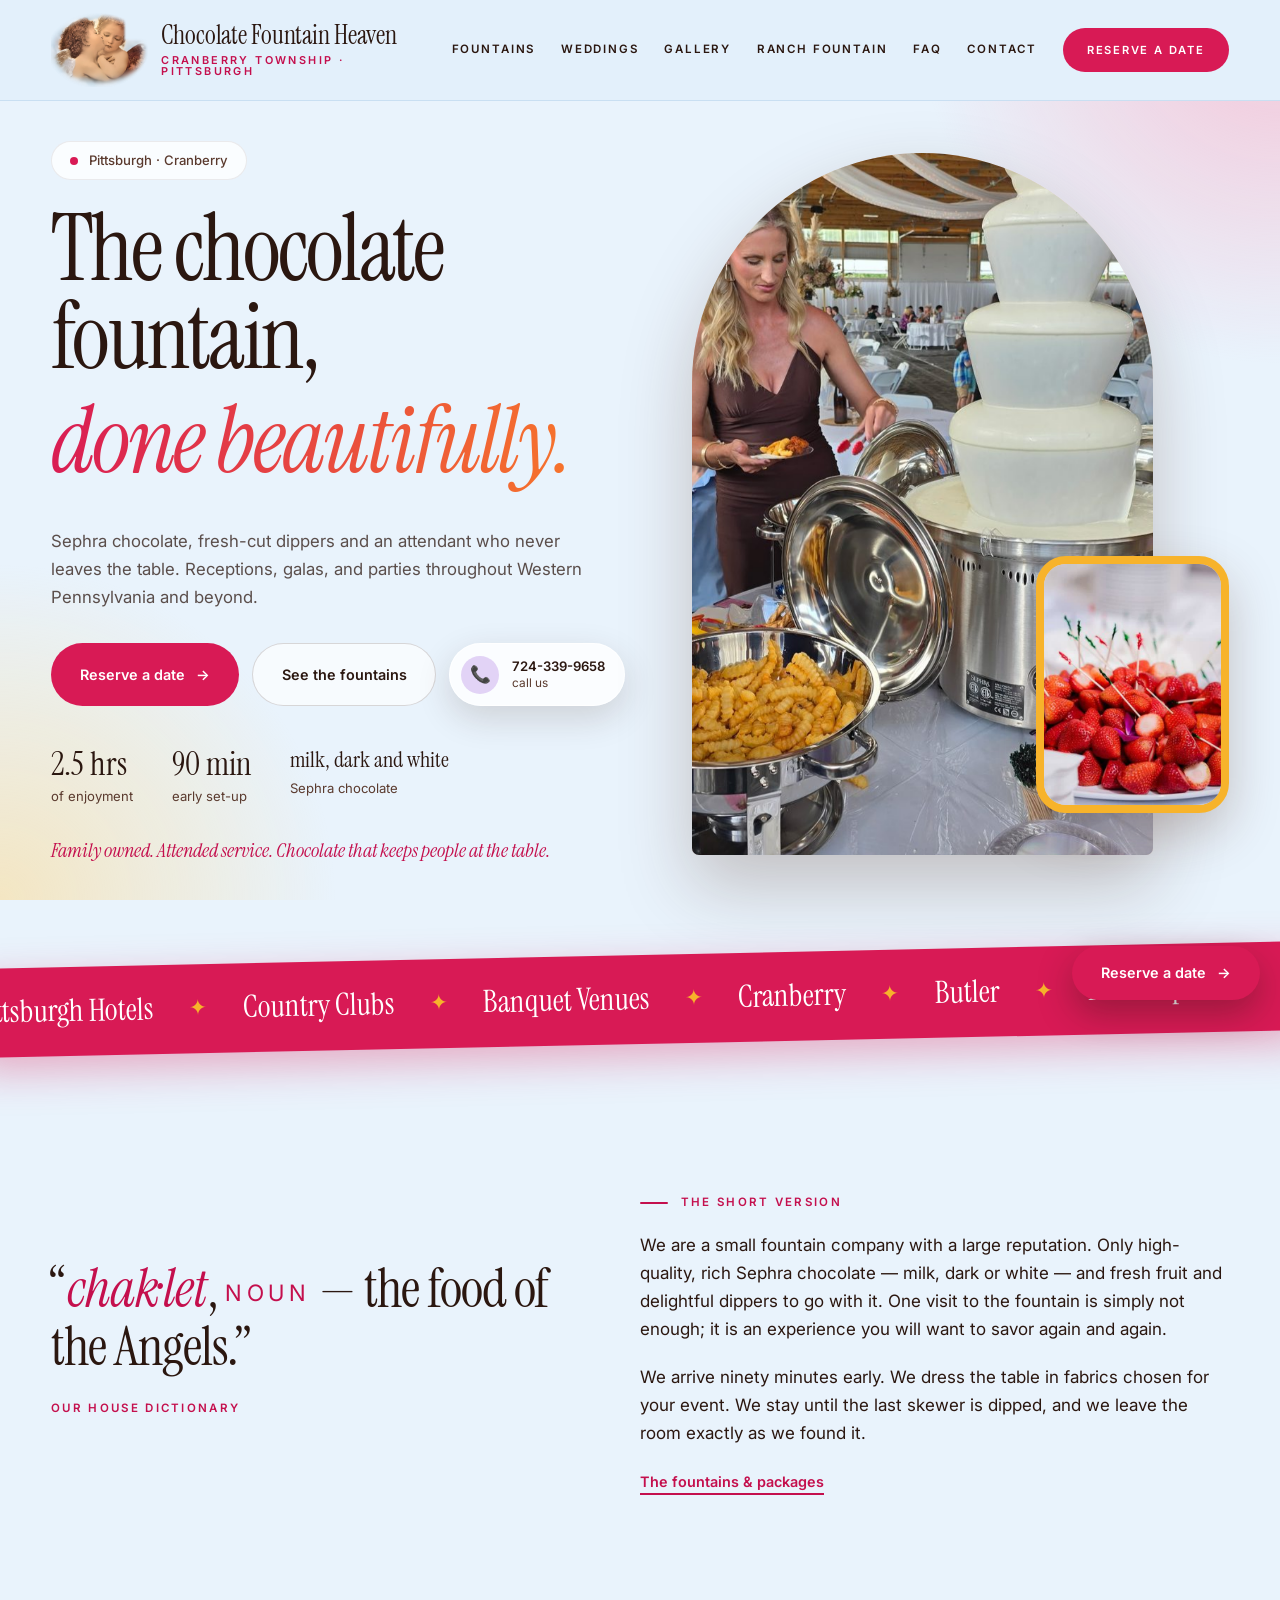
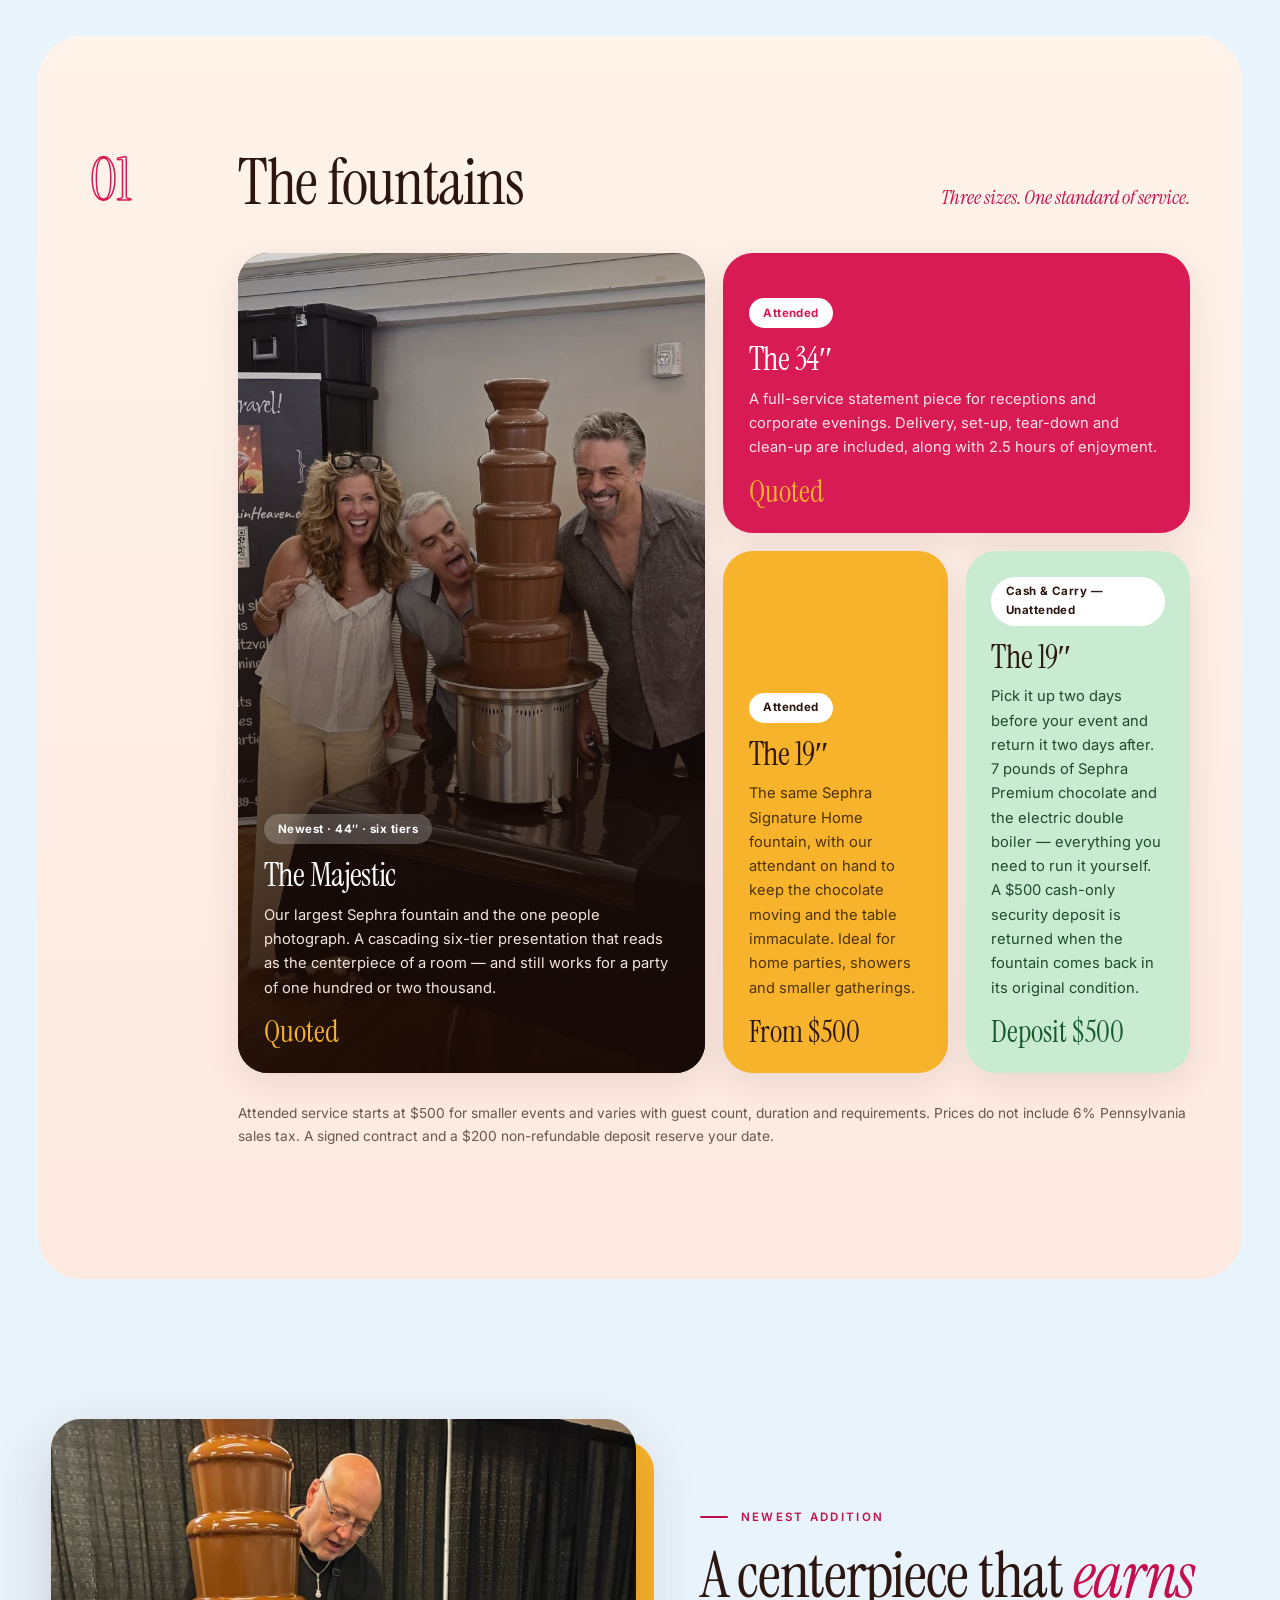
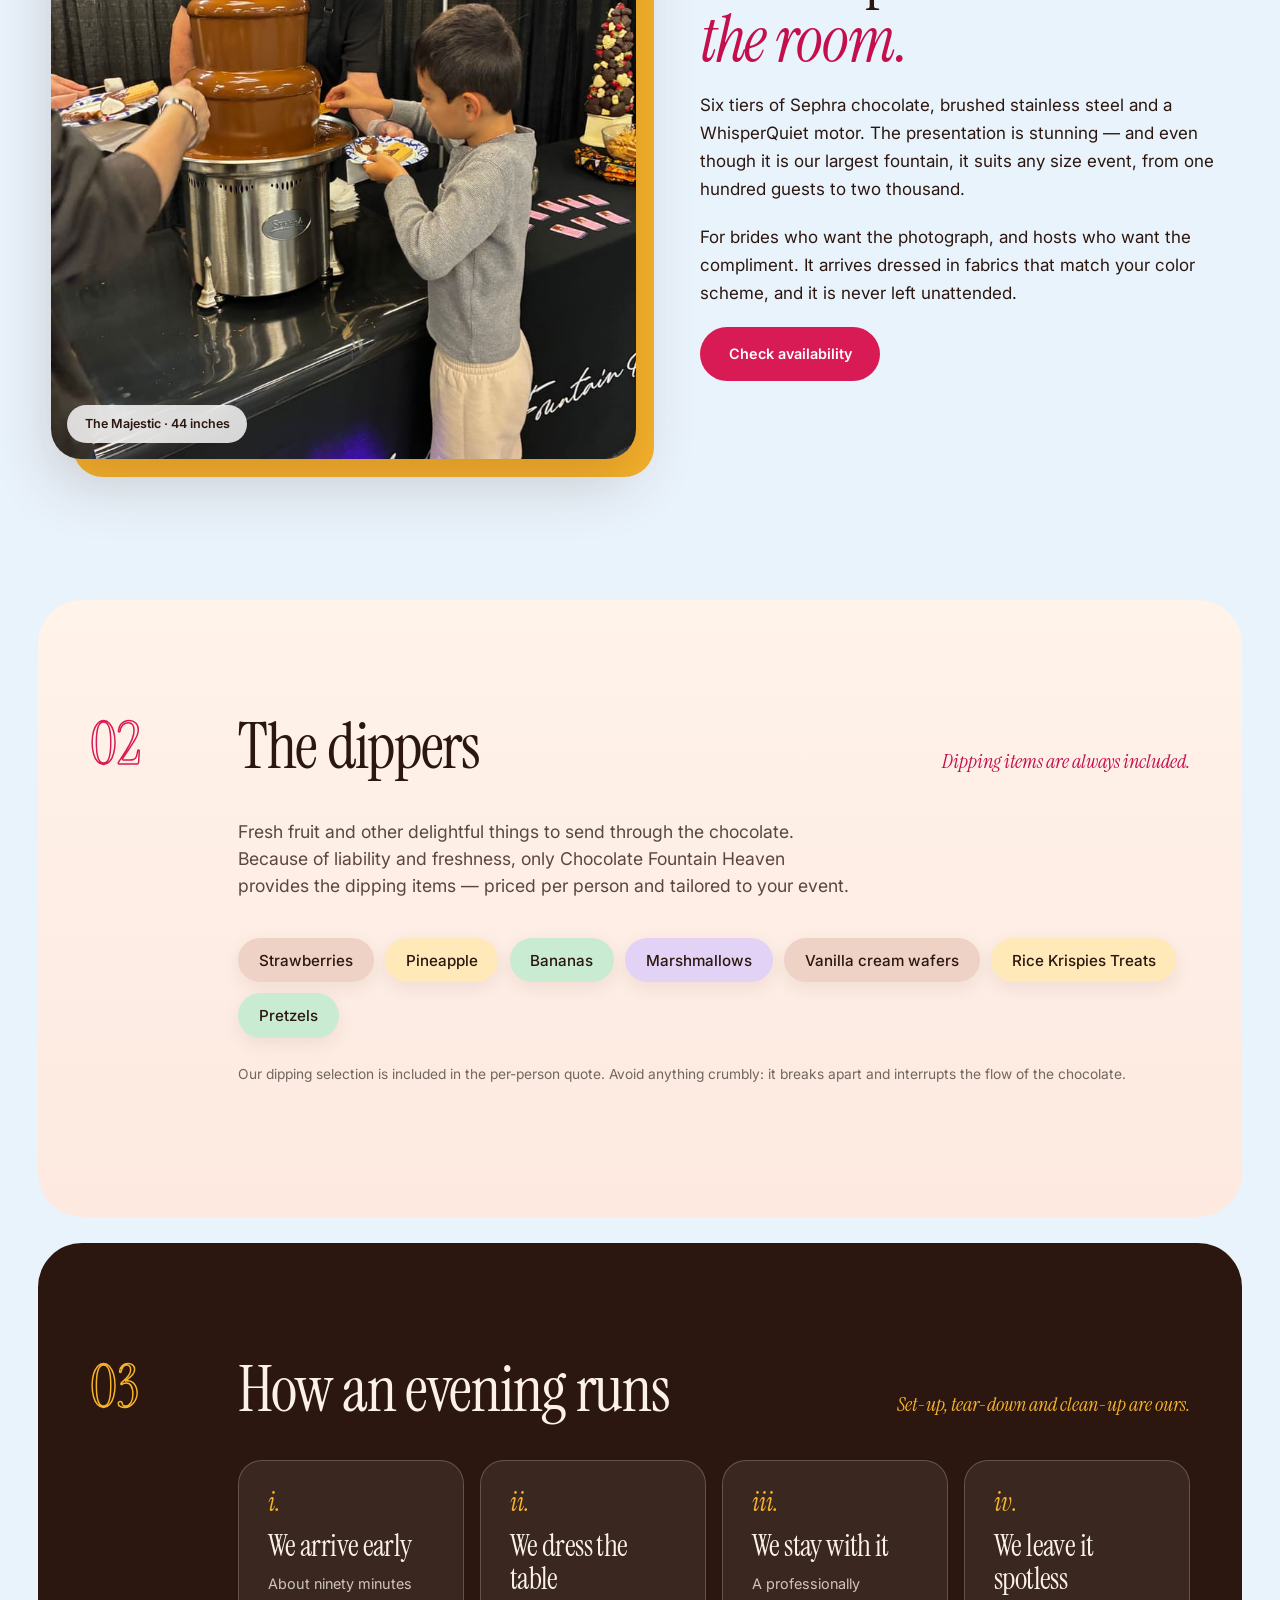
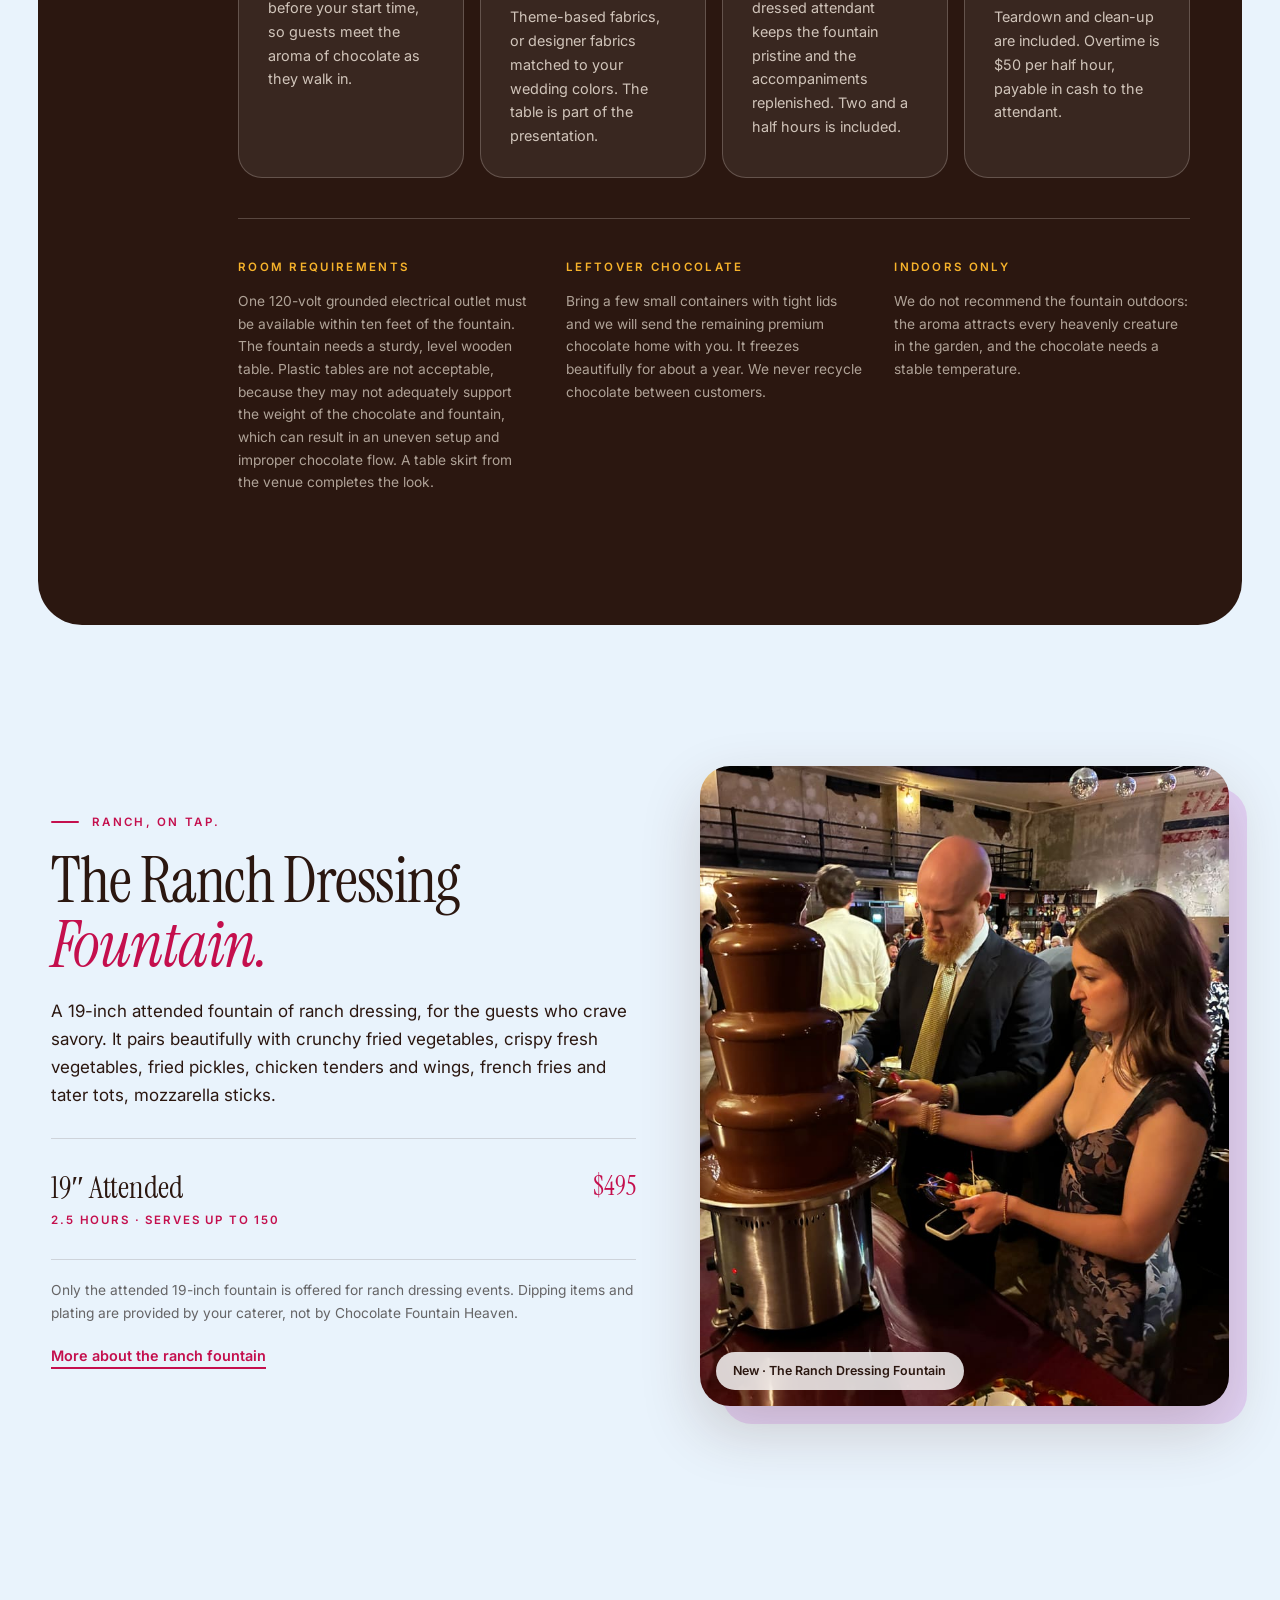
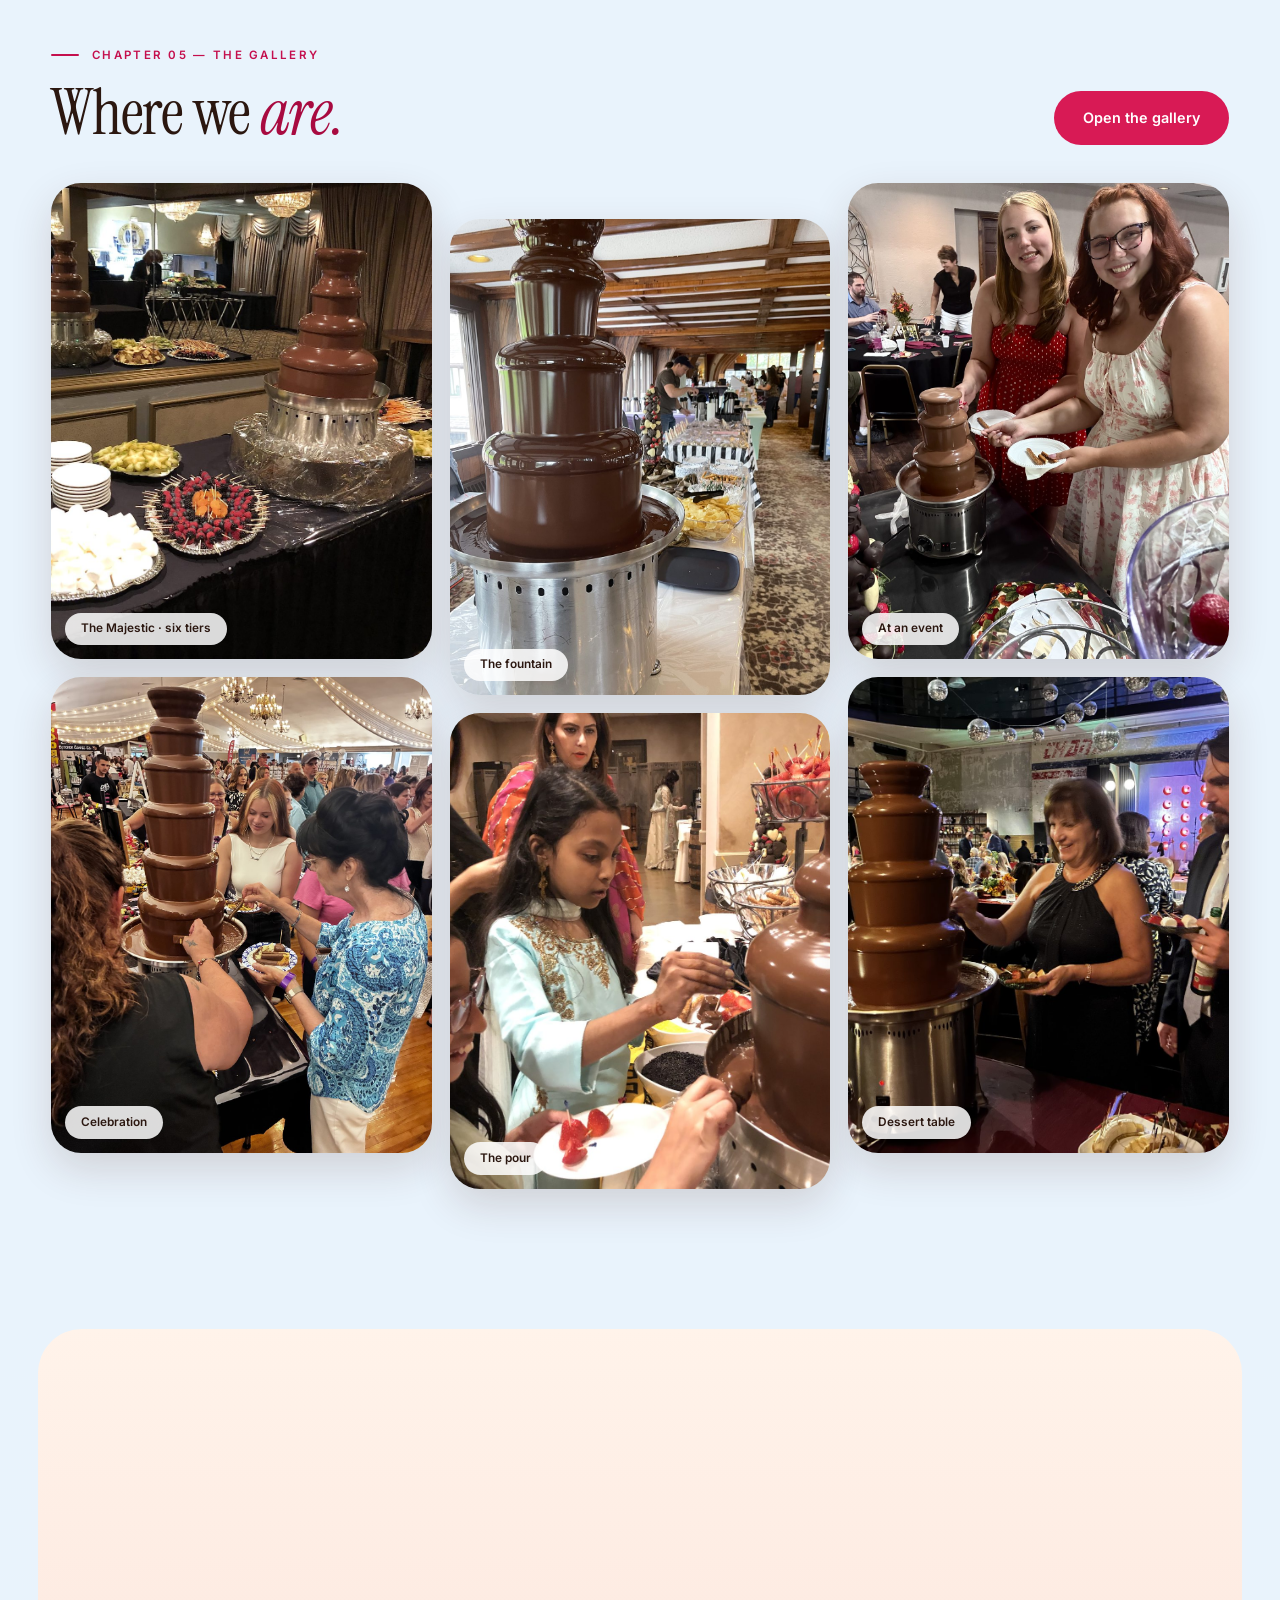
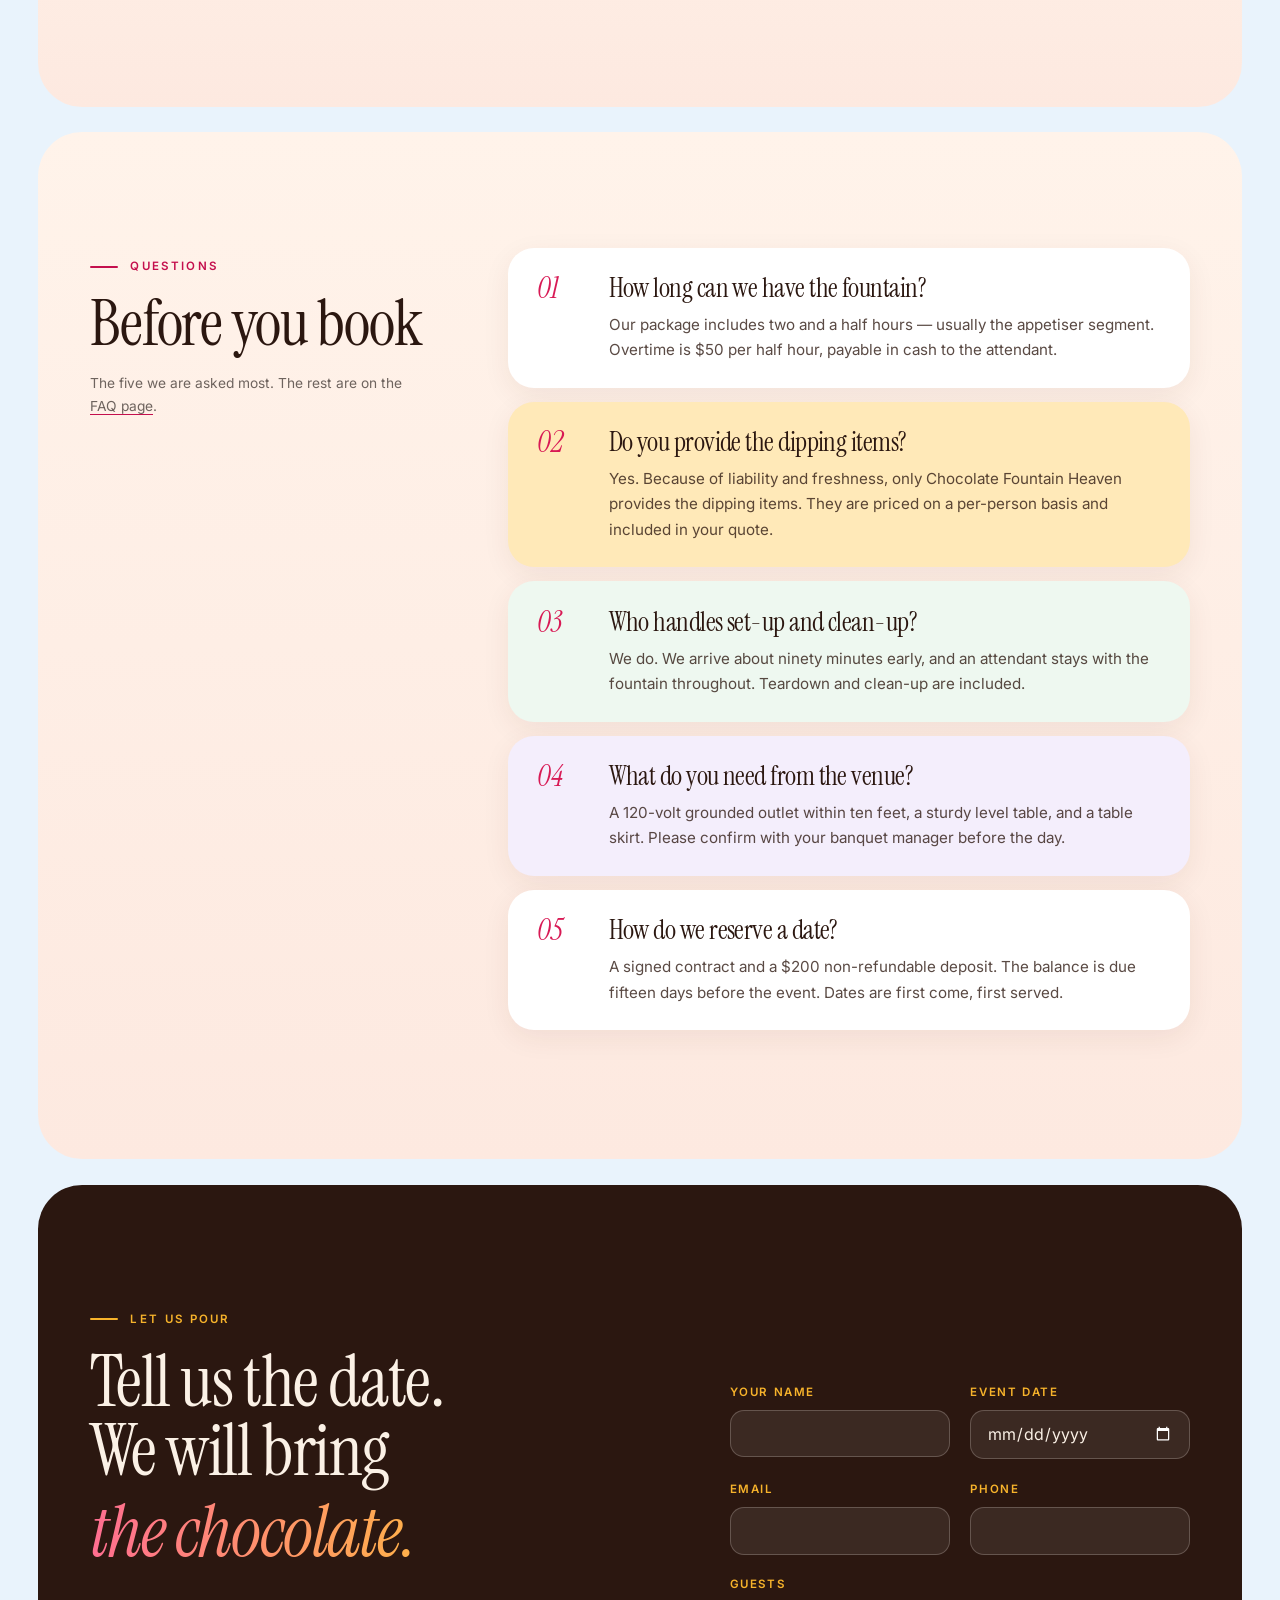
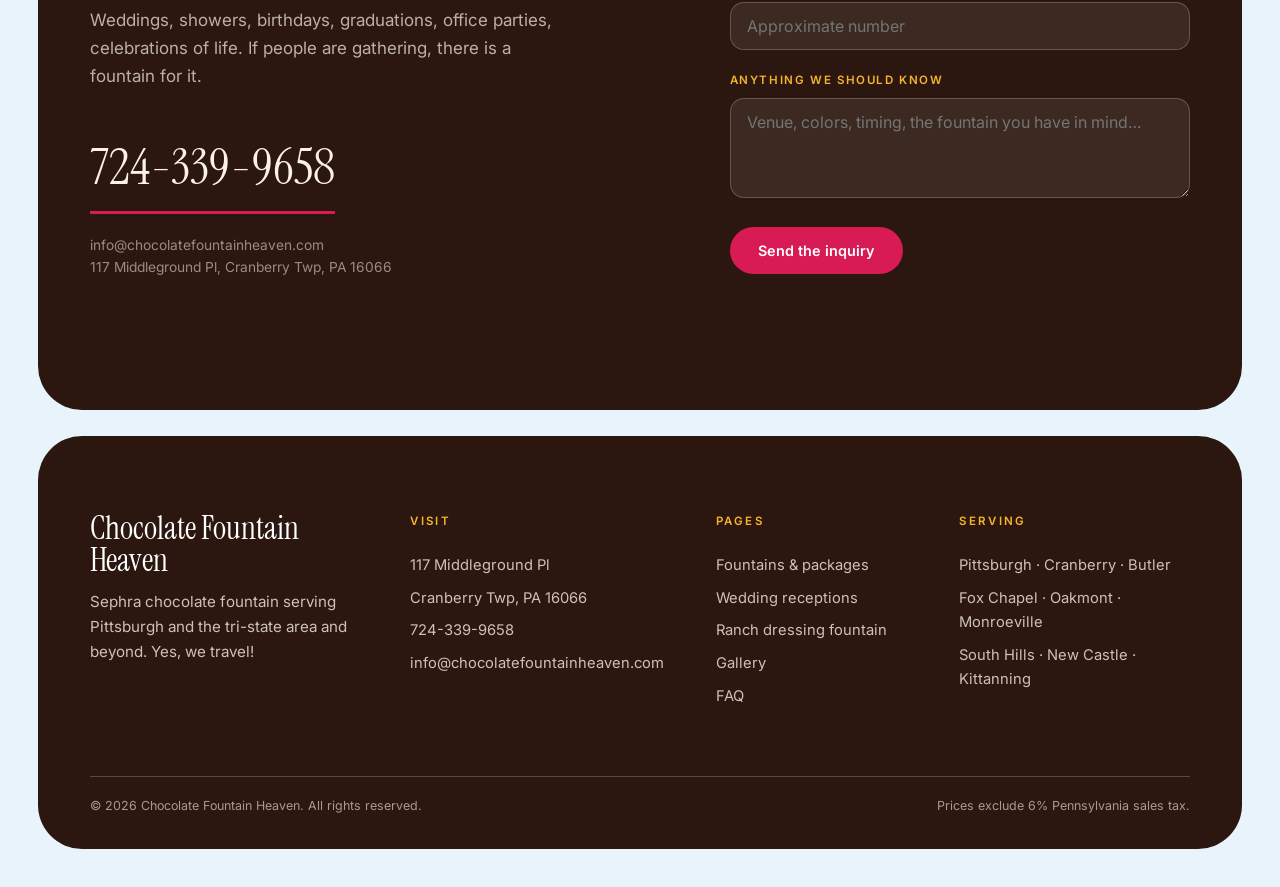
==== site/index.html @ d63ce77b "content(cfh): drop the floating hero bubbles, keep the phone beside the buttons (STE-800) Mike, 27 N" ====
<!DOCTYPE html>
<html lang="en">
<head>
<meta charset="utf-8">
<meta name="viewport" content="width=device-width, initial-scale=1">
<title>Chocolate Fountain Heaven — Sephra Chocolate Fountains, Pittsburgh &amp; Cranberry</title>
<meta name="description" content="Pittsburgh's chocolate fountain specialists. Sephra chocolate, fresh dippers, professionally attended fountains from 19 to 44 inches. Cranberry Township. 724-339-9658.">
<link rel="preconnect" href="https://fonts.googleapis.com">
<link rel="preconnect" href="https://fonts.gstatic.com" crossorigin>
<link href="https://fonts.googleapis.com/css2?family=Instrument+Serif:ital@0;1&family=Inter:wght@400;500;600&display=swap" rel="stylesheet">
<link rel="stylesheet" href="css/style.css?v=2026-11-23">
<link rel="icon" href="data:image/svg+xml,%3Csvg xmlns='http://www.w3.org/2000/svg' viewBox='0 0 64 64'%3E%3Crect width='64' height='64' fill='%23150d09'/%3E%3Cpath d='M32 12c8 0 14 6 14 13s-6 12-14 12-14-5-14-12 6-13 14-13zm0 6c-4 0-8 3-8 7s4 6 8 6 8-2 8-6-4-7-8-7zm0 16c5 0 9 2 9 2v16H23V36s4-2 9-2z' fill='%23cfa46a'/%3E%3C/svg%3E">
</head>
<body>

<a class="skip" href="#main">Skip to content</a>

<header class="nav" id="nav">
  <a class="wordmark" href="index.html" aria-label="Chocolate Fountain Heaven, home">
    <img class="wordmark__angels" src="img/angels.webp" width="97" height="74" alt="" decoding="async">
    <span class="wordmark__text">
      <b>Chocolate Fountain Heaven</b>
      <span>Cranberry Township &middot; Pittsburgh</span>
    </span>
  </a>
  <nav class="nav__links" aria-label="Main">
    <a href="fountains.html">Fountains</a>
    <a href="weddings.html">Weddings</a>
    <a href="gallery.html">Gallery</a>
    <a href="ranch.html">Ranch Fountain</a>
    <a href="faq.html">FAQ</a>
    <a href="contact.html">Contact</a>
    <a class="nav__cta" href="contact.html">Reserve a date</a>
  </nav>
  <button class="nav__toggle" aria-label="Open menu" aria-expanded="false"><span></span></button>
</header>

<div class="drawer" aria-hidden="true">
  <button class="drawer__close" aria-label="Close menu">&times;</button>
  <a href="index.html">Home</a>
  <a href="fountains.html">Fountains</a>
  <a href="weddings.html">Weddings</a>
  <a href="gallery.html">Gallery</a>
  <a href="ranch.html">Ranch Fountain</a>
  <a href="faq.html">FAQ</a>
  <a href="contact.html">Contact</a>
  <div class="drawer__meta">724-339-9658 &middot; info@chocolatefountainheaven.com</div>
</div>

<main id="main">

  <!-- ============ HERO ============ -->
  <section class="hero">
    <div class="hero__inner">
      <div class="hero__copy">
        <span class="pill">Pittsburgh &middot; Cranberry</span>
        <h1>The chocolate fountain, <em>done beautifully.</em></h1>
        <p class="hero__lede">Sephra chocolate, fresh-cut dippers and an attendant who never leaves the table. Receptions, galas, and parties throughout Western Pennsylvania and beyond.</p>
        <div class="hero__actions">
          <a class="btn btn--solid" href="contact.html">Reserve a date <i aria-hidden="true">&rarr;</i></a>
          <a class="btn btn--ghost" href="fountains.html">See the fountains</a>
          <a class="chip chip--inline" href="tel:+17243399658"><span class="dot" aria-hidden="true">&#128222;</span><span>724-339-9658<small>call us</small></span></a>
        </div>
        <ul class="proof">
          <li><b><span data-n="2.5">2.5</span> hrs</b><span>of enjoyment</span></li>
          <li><b><span data-n="90">90</span> min</b><span>early set-up</span></li>
          <li><b class="proof-choc">milk, dark and white</b><span>Sephra chocolate</span></li>
        </ul>
        <p class="hero__note">Family owned. Attended service. Chocolate that keeps people at the table.</p>
      </div>

      <div class="stage">
        <!-- client photo rotation (STE-553); portrait frames keep the smaller files sharp (STE-628) -->
        <div class="arch cyc" data-cycle="3200">
          <img src="img/cfh-rot-01.jpg" width="1259" height="1600" alt="A Sephra chocolate fountain at a catered event" fetchpriority="high" decoding="async">
          <img src="img/cfh-rot-02.jpg" width="739" height="1600" alt="A Sephra chocolate fountain at a catered event" loading="lazy" decoding="async">
          <img src="img/cfh-rot-03.jpg" width="926" height="1600" alt="A Sephra chocolate fountain at a catered event" loading="lazy" decoding="async">
          <img src="img/cfh-rot-04.jpg" width="1600" height="1200" alt="A Sephra chocolate fountain at a catered event" loading="lazy" decoding="async">
          <img src="img/cfh-rot-05.jpg" width="1200" height="1600" alt="A Sephra chocolate fountain at a catered event" loading="lazy" decoding="async">
          <img src="img/cfh-rot-06.jpg" width="753" height="1600" alt="A Sephra chocolate fountain at a catered event" loading="lazy" decoding="async">
          <img src="img/cfh-rot-07.jpg" width="400" height="600" alt="A Sephra chocolate fountain at a catered event" loading="lazy" decoding="async">
          <img src="img/cfh-rot-08.jpg" width="1200" height="1600" alt="A Sephra chocolate fountain at a catered event" loading="lazy" decoding="async">
          <img src="img/cfh-rot-09.jpg" width="1600" height="1600" alt="A Sephra chocolate fountain at a catered event" loading="lazy" decoding="async">
          <img src="img/cfh-rot-10.jpg" width="604" height="621" alt="A Sephra chocolate fountain at a catered event" loading="lazy" decoding="async">
          <img src="img/cfh-rot-11.jpg" width="1200" height="1600" alt="A Sephra chocolate fountain at a catered event" loading="lazy" decoding="async">
          <img src="img/cfh-rot-12.jpg" width="1600" height="1200" alt="A Sephra chocolate fountain at a catered event" loading="lazy" decoding="async">
          <img src="img/cfh-rot-13.jpg" width="1600" height="1200" alt="A Sephra chocolate fountain at a catered event" loading="lazy" decoding="async">
        </div>
        <div class="arch2" aria-hidden="true">
          <img src="img/g05.jpg" alt="" width="900" height="600" loading="lazy" decoding="async">
        </div>
      </div>
    </div>
  </section>

  <!-- ============ VENUE BAND ============ -->
  <div class="band" aria-hidden="true">
    <div class="band__track">
      <span>Pittsburgh Hotels</span><span>Country Clubs</span>
      <span>Banquet Venues</span><span>Cranberry</span><span>Butler</span><span>Fox Chapel</span>
      <span>Oakmont</span><span>Monroeville</span><span>South Hills</span><span>New Castle</span><span>Kittanning</span>
      <span>Pittsburgh Hotels</span><span>Country Clubs</span>
      <span>Banquet Venues</span><span>Cranberry</span><span>Butler</span><span>Fox Chapel</span>
      <span>Oakmont</span><span>Monroeville</span><span>South Hills</span><span>New Castle</span><span>Kittanning</span>
    </div>
  </div>

  <!-- ============ DEFINITION ============ -->
  <section class="section">
    <div class="wrap defn">
      <div data-reveal>
        <blockquote>
          <p>&ldquo;<em>chak&middot;let</em>, <span style="font-family:var(--sans);font-size:.42em;letter-spacing:.2em;text-transform:uppercase;color:var(--brass);vertical-align:middle">noun</span> &mdash; the food of the Angels.&rdquo;</p>
          <cite>Our house dictionary</cite>
        </blockquote>
      </div>
      <div class="defn__body" data-reveal>
        <span class="eyebrow eyebrow--line">The short version</span>
        <p style="margin-top:1.2rem">We are a small fountain company with a large reputation. Only high-quality, rich Sephra chocolate &mdash; milk, dark or white &mdash; and fresh fruit and delightful dippers to go with it. One visit to the fountain is simply not enough; it is an experience you will want to savor again and again.</p>
        <p>We arrive ninety minutes early. We dress the table in fabrics chosen for your event. We stay until the last skewer is dipped, and we leave the room exactly as we found it.</p>
        <a class="link-u" href="fountains.html">The fountains &amp; packages</a>
      </div>
    </div>
  </section>

  <!-- ============ 01 — THE FOUNTAINS ============ -->
  <section class="section section--cream" id="fountains">
    <div class="wrap chapter">
      <div class="chapter__no">01</div>
      <div>
        <div class="chapter__head">
          <h2>The fountains</h2>
          <span class="aside">Three sizes. One standard of service.</span>
        </div>

        <div class="bento" data-reveal>
          <div class="bento__card bento__card--big">
            <img src="img/cfh-g-17.jpg" width="946" height="1201" loading="lazy" alt="The Majestic six-tier chocolate fountain at an event">
            <span class="bento__tag">Newest &middot; 44&Prime; &middot; six tiers</span>
            <h3>The Majestic</h3>
            <p>Our largest Sephra fountain and the one people photograph. A cascading six-tier presentation that reads as the centerpiece of a room &mdash; and still works for a party of one hundred or two thousand.</p>
            <div class="bento__price">Quoted</div>
          </div>
          <div class="bento__card bento__card--berry">
            <span class="bento__tag">Attended</span>
            <h3>The 34&Prime;</h3>
            <p>A full-service statement piece for receptions and corporate evenings. Delivery, set-up, tear-down and clean-up are included, along with 2.5 hours of enjoyment.</p>
            <div class="bento__price">Quoted</div>
          </div>
          <div class="bento__card bento__card--gold">
            <span class="bento__tag">Attended</span>
            <h3>The 19&Prime;</h3>
            <p>The same Sephra Signature Home fountain, with our attendant on hand to keep the chocolate moving and the table immaculate. Ideal for home parties, showers and smaller gatherings.</p>
            <div class="bento__price">From $500</div>
          </div>
          <div class="bento__card bento__card--mint">
            <span class="bento__tag">Cash &amp; Carry &mdash; Unattended</span>
            <h3>The 19&Prime;</h3>
            <p>Pick it up two days before your event and return it two days after. 7 pounds of Sephra Premium chocolate and the electric double boiler &mdash; everything you need to run it yourself. A $500 cash-only security deposit is returned when the fountain comes back in its original condition.</p>
            <div class="bento__price">Deposit $500</div>
          </div>
        </div>

        <p class="small" style="margin-top:1.8rem;color:rgba(43,23,16,.7)">Attended service starts at $500 for smaller events and varies with guest count, duration and requirements. Prices do not include 6% Pennsylvania sales tax. A signed contract and a $200 non-refundable deposit reserve your date.</p>
      </div>
    </div>
  </section>

  <!-- ============ MAJESTIC FEATURE ============ -->
  <section class="section">
    <div class="wrap feature">
      <div class="feature__media" data-reveal>
        <img src="img/home-4.jpg" srcset="img/home-4-800w.jpg 800w, img/home-4-1200w.jpg 1200w, img/home-4.jpg 1920w" sizes="(min-width: 820px) 46vw, 100vw" width="1920" height="2560" loading="lazy" alt="A close view of a chocolate fountain display">
        <span class="feature__cap">The Majestic &middot; 44 inches</span>
      </div>
      <div data-reveal>
        <span class="eyebrow eyebrow--line">Newest addition</span>
        <h2 style="margin-top:1.1rem">A centerpiece that <em>earns the room.</em></h2>
        <p>Six tiers of Sephra chocolate, brushed stainless steel and a WhisperQuiet motor. The presentation is stunning &mdash; and even though it is our largest fountain, it suits any size event, from one hundred guests to two thousand.</p>
        <p>For brides who want the photograph, and hosts who want the compliment. It arrives dressed in fabrics that match your color scheme, and it is never left unattended.</p>
        <a class="btn" href="contact.html">Check availability</a>
      </div>
    </div>
  </section>

  <!-- ============ 02 — DIPPERS ============ -->
  <section class="section section--cream" id="dippers">
    <div class="wrap chapter">
      <div class="chapter__no">02</div>
      <div>
        <div class="chapter__head">
          <h2>The dippers</h2>
          <span class="aside">Dipping items are always included.</span>
        </div>
        <p class="lede" style="max-width:56ch;margin-bottom:2.4rem">Fresh fruit and other delightful things to send through the chocolate. Because of liability and freshness, only Chocolate Fountain Heaven provides the dipping items &mdash; priced per person and tailored to your event.</p>

        <div class="dippers" data-reveal>
          <ul>
            <li><span>Strawberries</span><span>&nbsp;</span></li>
            <li><span>Pineapple</span><span>&nbsp;</span></li>
            <li><span>Bananas</span><span>&nbsp;</span></li>
            <li><span>Marshmallows</span><span>&nbsp;</span></li>
            <li><span>Vanilla cream wafers</span><span>&nbsp;</span></li>
            <li><span>Rice Krispies Treats</span><span>&nbsp;</span></li>
            <li><span>Pretzels</span><span>&nbsp;</span></li>
          </ul>
        </div>
        <p class="small" style="margin-top:1.6rem;color:rgba(21,13,9,.6)">Our dipping selection is included in the per-person quote. Avoid anything crumbly: it breaks apart and interrupts the flow of the chocolate.</p>
      </div>
    </div>
  </section>

  <!-- ============ 03 — HOW IT WORKS ============ -->
  <section class="section section--dark" id="how">
    <div class="wrap chapter">
      <div class="chapter__no">03</div>
      <div>
        <div class="chapter__head">
          <h2>How an evening runs</h2>
          <span class="aside">Set-up, tear-down and clean-up are ours.</span>
        </div>
        <div class="steps" data-reveal>
          <div>
            <div class="n">i.</div>
            <h3>We arrive early</h3>
            <p>About ninety minutes before your start time, so guests meet the aroma of chocolate as they walk in.</p>
          </div>
          <div>
            <div class="n">ii.</div>
            <h3>We dress the table</h3>
            <p>Theme-based fabrics, or designer fabrics matched to your wedding colors. The table is part of the presentation.</p>
          </div>
          <div>
            <div class="n">iii.</div>
            <h3>We stay with it</h3>
            <p>A professionally dressed attendant keeps the fountain pristine and the accompaniments replenished. Two and a half hours is included.</p>
          </div>
          <div>
            <div class="n">iv.</div>
            <h3>We leave it spotless</h3>
            <p>Teardown and clean-up are included. Overtime is $50 per half hour, payable in cash to the attendant.</p>
          </div>
        </div>
        <div class="rule" style="margin-top:2.5rem"></div>
        <div style="display:grid;grid-template-columns:repeat(auto-fit,minmax(240px,1fr));gap:2rem;padding-top:2rem">
          <div>
            <span class="eyebrow" style="color:var(--brass-lt)">Room requirements</span>
            <p class="small" style="margin-top:.7rem;color:rgba(244,236,221,.66)">One 120-volt grounded electrical outlet must be available within ten feet of the fountain. The fountain needs a sturdy, level wooden table. Plastic tables are not acceptable, because they may not adequately support the weight of the chocolate and fountain, which can result in an uneven setup and improper chocolate flow. A table skirt from the venue completes the look.</p>
          </div>
          <div>
            <span class="eyebrow" style="color:var(--brass-lt)">Leftover chocolate</span>
            <p class="small" style="margin-top:.7rem;color:rgba(244,236,221,.66)">Bring a few small containers with tight lids and we will send the remaining premium chocolate home with you. It freezes beautifully for about a year. We never recycle chocolate between customers.</p>
          </div>
          <div>
            <span class="eyebrow" style="color:var(--brass-lt)">Indoors only</span>
            <p class="small" style="margin-top:.7rem;color:rgba(244,236,221,.66)">We do not recommend the fountain outdoors: the aroma attracts every heavenly creature in the garden, and the chocolate needs a stable temperature.</p>
          </div>
        </div>
      </div>
    </div>
  </section>

  <!-- ============ 04 — RANCH FOUNTAIN ============ -->
  <section class="section" id="ranch">
    <div class="wrap feature feature--flip">
      <div class="feature__media" data-reveal>
        <img src="img/home-5.jpg" srcset="img/home-5-800w.jpg 800w, img/home-5-1200w.jpg 1200w, img/home-5.jpg 1920w" sizes="(min-width: 820px) 46vw, 100vw" width="1920" height="2560" loading="lazy" alt="A dessert buffet with a chocolate fountain">
        <span class="feature__cap">New &middot; The Ranch Dressing Fountain</span>
      </div>
      <div data-reveal>
        <span class="eyebrow eyebrow--line">Ranch, on tap.</span>
        <h2 style="margin-top:1.1rem">The Ranch Dressing <em>Fountain.</em></h2>
        <p>A 19-inch attended fountain of ranch dressing, for the guests who crave savory. It pairs beautifully with crunchy fried vegetables, crispy fresh vegetables, fried pickles, chicken tenders and wings, french fries and tater tots, mozzarella sticks.</p>
        <div class="menu" style="margin-top:1.8rem;border-top-color:var(--line)">
          <div class="menu__row" style="grid-template-columns:1fr auto">
            <div class="menu__name">19&Prime; Attended <small>2.5 hours &middot; serves up to 150</small></div>
            <div class="menu__price">$495</div>
          </div>
        </div>
        <p class="small" style="margin-top:1.2rem;color:rgba(21,13,9,.62)">Only the attended 19-inch fountain is offered for ranch dressing events. Dipping items and plating are provided by your caterer, not by Chocolate Fountain Heaven.</p>
        <a class="link-u" href="ranch.html">More about the ranch fountain</a>
      </div>
    </div>
  </section>

  <!-- ============ GALLERY TEASER ============ -->
  <section class="section">
    <div class="wrap">
      <div style="display:flex;flex-wrap:wrap;align-items:end;justify-content:space-between;gap:1.2rem;margin-bottom:2.4rem" data-reveal>
        <div>
          <span class="eyebrow eyebrow--line">Chapter 05 &mdash; The gallery</span>
          <h2 style="margin-top:1rem">Where we <em style="font-style:italic;color:var(--wine)">are.</em></h2>
        </div>
        <a class="btn" href="gallery.html">Open the gallery</a>
      </div>
      <div class="masonry" data-reveal>
        <figure><img src="img/cfh-g-02.jpg" alt="A Sephra chocolate fountain at a catered event" width="1500" height="1125" loading="lazy"><figcaption>The Majestic &middot; six tiers</figcaption></figure>
        <figure><img src="img/cfh-g-01.jpg" alt="A Sephra chocolate fountain at a catered event" width="1125" height="1500" loading="lazy"><figcaption>The fountain</figcaption></figure>
        <figure><img src="img/cfh-g-03.jpg" alt="A Sephra chocolate fountain at a catered event" width="1125" height="1500" loading="lazy"><figcaption>At an event</figcaption></figure>
        <figure><img src="img/cfh-g-07.jpg" alt="A Sephra chocolate fountain at a catered event" width="1125" height="1500" loading="lazy"><figcaption>Celebration</figcaption></figure>
        <figure><img src="img/cfh-g-13.jpg" alt="A Sephra chocolate fountain at a catered event" width="1500" height="1125" loading="lazy"><figcaption>The pour</figcaption></figure>
        <figure><img src="img/cfh-g-20.jpg" alt="A Sephra chocolate fountain at a catered event" width="1500" height="1125" loading="lazy"><figcaption>Dessert table</figcaption></figure>
      </div>
    </div>
  </section>

  <!-- ============ GENDER REVEAL TEASER ============ -->
  <section class="section section--cream" id="gender-reveal">
    <div class="wrap" style="display:flex;flex-wrap:wrap;align-items:center;justify-content:space-between;gap:1.6rem" data-reveal>
      <div>
        <span class="eyebrow eyebrow--line">Gender reveals</span>
        <h2 style="margin:1rem 0 0">Two Colors, <em>Twice the Joy.</em></h2>
        <p class="small">The fountain starts white, then turns pink or blue at the moment you reveal it.</p>
      </div>
      <a class="btn" href="fountains.html#gender-reveal">See the gender reveal setup</a>
    </div>
  </section>

  <!-- ============ FAQ ============ -->
  <section class="section section--cream" id="faq">
    <div class="wrap faq">
      <div class="faq__side" data-reveal>
        <span class="eyebrow eyebrow--line">Questions</span>
        <h2 style="margin-top:1rem">Before you book</h2>
        <p class="small" style="color:rgba(21,13,9,.62)">The five we are asked most. The rest are on the <a href="faq.html" style="border-bottom:1px solid var(--brass)">FAQ page</a>.</p>
      </div>
      <div>
        <div class="faq__item" data-reveal>
          <div class="q-n">01</div>
          <div>
            <h3>How long can we have the fountain?</h3>
            <p>Our package includes two and a half hours &mdash; usually the appetiser segment. Overtime is $50 per half hour, payable in cash to the attendant.</p>
          </div>
        </div>
        <div class="faq__item" data-reveal>
          <div class="q-n">02</div>
          <div>
            <h3>Do you provide the dipping items?</h3>
            <p>Yes. Because of liability and freshness, only Chocolate Fountain Heaven provides the dipping items. They are priced on a per-person basis and included in your quote.</p>
          </div>
        </div>
        <div class="faq__item" data-reveal>
          <div class="q-n">03</div>
          <div>
            <h3>Who handles set-up and clean-up?</h3>
            <p>We do. We arrive about ninety minutes early, and an attendant stays with the fountain throughout. Teardown and clean-up are included.</p>
          </div>
        </div>
        <div class="faq__item" data-reveal>
          <div class="q-n">04</div>
          <div>
            <h3>What do you need from the venue?</h3>
            <p>A 120-volt grounded outlet within ten feet, a sturdy level table, and a table skirt. Please confirm with your banquet manager before the day.</p>
          </div>
        </div>
        <div class="faq__item" data-reveal>
          <div class="q-n">05</div>
          <div>
            <h3>How do we reserve a date?</h3>
            <p>A signed contract and a $200 non-refundable deposit. The balance is due fifteen days before the event. Dates are first come, first served.</p>
          </div>
        </div>
      </div>
    </div>
  </section>

  <!-- ============ CTA ============ -->
  <section class="section section--dark" id="book">
    <div class="wrap cta">
      <div data-reveal>
        <span class="eyebrow eyebrow--line" style="color:var(--brass-lt)">Let us pour</span>
        <h2 style="margin-top:1.2rem">Tell us the date.<br>We will bring <em>the chocolate.</em></h2>
        <p style="margin-top:1.6rem;color:rgba(244,236,221,.72);max-width:44ch">Weddings, showers, birthdays, graduations, office parties, celebrations of life. If people are gathering, there is a fountain for it.</p>
        <p style="margin-top:2.2rem"><a class="phone-big" href="tel:+17243399658" style="color:var(--cream)">724-339-9658</a></p>
        <p class="small" style="margin-top:1rem;color:rgba(244,236,221,.55)">info@chocolatefountainheaven.com<br>117 Middleground Pl, Cranberry Twp, PA 16066</p>
      </div>
      <div data-reveal>
        <form class="form" data-mailto>
          <div class="form__row">
            <div class="field"><label for="name">Your name</label><input id="name" name="name" type="text" required></div>
            <div class="field"><label for="date">Event date</label><input id="date" name="date" type="date"></div>
          </div>
          <div class="form__row">
            <div class="field"><label for="email">Email</label><input id="email" name="email" type="email" required></div>
            <div class="field"><label for="phone">Phone</label><input id="phone" name="phone" type="tel"></div>
          </div>
          <div class="field"><label for="guests">Guests</label><input id="guests" name="guests" type="text" placeholder="Approximate number"></div>
          <div class="field"><label for="notes">Anything we should know</label><textarea id="notes" name="notes" placeholder="Venue, colors, timing, the fountain you have in mind…"></textarea></div>
          <button class="btn btn--solid" type="submit">Send the inquiry</button>
          <p class="small" data-form-note style="color:rgba(244,236,221,.5);margin:0"></p>
        </form>
      </div>
    </div>
  </section>

</main>

<footer class="foot">
  <div class="wrap">
    <div class="foot__grid">
      <div class="foot__brand">
        <b>Chocolate Fountain Heaven</b>
        <p>Sephra chocolate fountain serving Pittsburgh and the tri-state area and beyond. Yes, we travel!</p>
      </div>
      <div>
        <h4>Visit</h4>
        <ul>
          <li>117 Middleground Pl</li>
          <li>Cranberry Twp, PA 16066</li>
          <li><a href="tel:+17243399658">724-339-9658</a></li>
          <li><a href="mailto:info@chocolatefountainheaven.com">info@chocolatefountainheaven.com</a></li>
        </ul>
      </div>
      <div>
        <h4>Pages</h4>
        <ul>
          <li><a href="fountains.html">Fountains &amp; packages</a></li>
          <li><a href="weddings.html">Wedding receptions</a></li>
          <li><a href="ranch.html">Ranch dressing fountain</a></li>
          <li><a href="gallery.html">Gallery</a></li>
          <li><a href="faq.html">FAQ</a></li>
        </ul>
      </div>
      <div>
        <h4>Serving</h4>
        <ul>
          <li>Pittsburgh &middot; Cranberry &middot; Butler</li>
          <li>Fox Chapel &middot; Oakmont &middot; Monroeville</li>
          <li>South Hills &middot; New Castle &middot; Kittanning</li>
        </ul>
      </div>
    </div>
    <div class="foot__bar">
      <span>&copy; <span data-year>2026</span> Chocolate Fountain Heaven. All rights reserved.</span>
      <span>Prices exclude 6% Pennsylvania sales tax.</span>
    </div>
  </div>
</footer>

<script src="js/main.js?v=2026-11-23"></script>
</body>
</html>
---- site/css/style.css ----
/* ==========================================================================
   Chocolate Fountain Heaven — "Blush Modern" design (B2)
   Palette: cocoa ink, ivory paper, raspberry, gold, mint, lilac, blush.
   Type: Instrument Serif (display) / Inter (text).
   Class names are unchanged from the earlier editorial build so all page
   copy stays as-is; only the look changed. No build step.
   ========================================================================== */

:root {
  --ink:        #2b1710;
  --ink-soft:   #3b2219;
  --cocoa:      #5a3a2e;
  --cream:      #fbf1e6;
  --paper:      #e9f3fc;
  --blush:      #eed2c6;
  --brass:      #c40f4d;   /* accent text + lines: raspberry (AA on paper) */
  --berry:      #d81a55;   /* accent fills */
  --brass-lt:   #f7b32b;   /* accent on dark: gold */
  --gold:       #f7b32b;
  --mint:       #c9ebd2;
  --lilac:      #e2d3f6;
  --sun:        #ffe9b8;
  --wine:       #a80a40;
  --line:       rgba(43, 23, 16, .14);
  --line-lt:    rgba(43, 23, 16, .08);
  --line-cream: rgba(251, 241, 230, .22);

  --display: "Instrument Serif", "Iowan Old Style", Georgia, serif;
  --serif:   "Instrument Serif", Georgia, serif;
  --sans:    "Inter", "Helvetica Neue", Arial, sans-serif;

  --wrap: 1280px;
  --pad:  clamp(1.25rem, 4vw, 4.5rem);
  --r:    30px;
  --ease: cubic-bezier(.2, .7, .2, 1);
}

*, *::before, *::after { box-sizing: border-box; }
html { -webkit-text-size-adjust: 100%; scroll-behavior: smooth; overflow-x: hidden; }
body {
  margin: 0; background: var(--paper); color: var(--ink);
  font-family: var(--sans); font-weight: 400;
  font-size: clamp(1rem, .4vw + .9rem, 1.0625rem); line-height: 1.65;
  -webkit-font-smoothing: antialiased; overflow-x: hidden;
}
img { max-width: 100%; display: block; }
a { color: inherit; text-decoration: none; }
::selection { background: var(--berry); color: #fff; }

/* soft colour glows behind everything */
body::before {
  content: ""; position: fixed; inset: 0; z-index: -1; pointer-events: none;
  background:
    radial-gradient(520px 520px at 100% 0%, rgba(255, 157, 184, .55), transparent 70%),
    radial-gradient(480px 480px at 0% 100%, rgba(255, 217, 138, .5), transparent 70%);
}

/* ---------- type ---------- */
.eyebrow {
  font-family: var(--sans); font-size: .72rem; font-weight: 600;
  letter-spacing: .2em; text-transform: uppercase; color: var(--brass);
}
.eyebrow--line { display: inline-flex; align-items: center; gap: .8rem; }
.eyebrow--line::before { content: ""; width: 28px; height: 2px; border-radius: 2px; background: currentColor; }
h1, h2, h3, h4 { font-family: var(--display); font-weight: 400; margin: 0; letter-spacing: -.02em; }
h1 { font-size: clamp(3.2rem, 7.4vw, 7.25rem); line-height: .95; letter-spacing: -.03em; }
h2 { font-size: clamp(2.4rem, 5vw, 5rem); line-height: 1; }
h3 { font-size: clamp(1.6rem, 2.1vw, 2.1rem); line-height: 1.08; }
h1 em, h2 em, h3 em { font-style: italic; color: var(--brass); }
.hero h1 em, .section--dark h2 em, .cta h2 em, .pagehead h1 em {
  background: linear-gradient(95deg, #ff6b94, #ffb347);
  -webkit-background-clip: text; background-clip: text; color: transparent;
  /* gradient text clip: the box must be taller than the glyphs, or background-clip:text
     cuts descenders (the client saw the tail of the y in "beautifully" sliced off).
     Line-height plus bottom padding give the descender room; negative margins keep the
     surrounding rhythm unchanged. */
  display: inline-block; line-height: 1.32;
  padding: .05em .1em .22em; margin: -.05em -.1em -.22em;
  -webkit-box-decoration-break: clone; box-decoration-break: clone;
}
.hero h1 em { background: linear-gradient(95deg, #d81a55, #f7762b); -webkit-background-clip: text; background-clip: text; color: transparent; }
p { margin: 0 0 1.15em; }
.lede { font-size: clamp(1.1rem, 1.3vw, 1.3rem); line-height: 1.55; color: rgba(43, 23, 16, .78); }
.small { font-size: .86rem; }

/* ---------- layout ---------- */
.wrap { width: 100%; max-width: var(--wrap); margin-inline: auto; padding-inline: var(--pad); }
.section { padding-block: clamp(3.5rem, 9vw, 9rem); position: relative; }
.section--tight { padding-block: clamp(2.5rem, 5vw, 4.5rem); }
.section--dark {
  background: var(--ink); color: var(--cream);
  margin: 2vw 3vw; border-radius: 44px;
}
.section--cream {
  background: linear-gradient(180deg, #fff3ea, #fde9e0);
  margin: 2vw 3vw; border-radius: 44px;
}
.chapter { display: grid; grid-template-columns: 110px minmax(0, 1fr); gap: clamp(1rem, 3vw, 3.5rem); align-items: start; }
.chapter__no {
  font-family: var(--display); font-size: clamp(3rem, 4.6vw, 4.4rem); line-height: 1;
  color: transparent; -webkit-text-stroke: 1.5px var(--berry);
  position: sticky; top: 110px;
}
.section--dark .chapter__no { -webkit-text-stroke-color: var(--gold); }
.chapter__head { display: flex; flex-wrap: wrap; align-items: baseline; gap: .5rem 1.4rem; margin-bottom: clamp(1.6rem, 3vw, 2.8rem); }
.chapter__head h2 { flex: 1 1 auto; }
.chapter__head .aside {
  font-family: var(--display); font-style: italic; color: var(--brass);
  font-size: clamp(1.1rem, 1.55vw, 1.38rem); line-height: 1.25; text-wrap: balance;
}
.section--dark .chapter__head .aside { color: var(--gold); }
.rule { height: 1px; background: var(--line); border: 0; margin: 0; }
.section--dark .rule { background: var(--line-cream); }

/* ---------- header: original full-width bar, restyled ---------- */
.nav {
  position: fixed; inset: 0 0 auto 0; z-index: 900;
  display: flex; align-items: center; justify-content: space-between; gap: 2rem;
  padding: .8rem var(--pad);
  background: #e3f0fb;                       /* very light blue header */
  border-bottom: 1px solid rgba(110, 160, 210, .22);
  color: var(--ink);
  transition: background .4s var(--ease), border-color .4s var(--ease), padding .4s var(--ease), box-shadow .4s var(--ease);
}
.nav.is-stuck {
  background: rgba(227, 240, 251, .95);
  backdrop-filter: blur(14px) saturate(130%); -webkit-backdrop-filter: blur(14px) saturate(130%);
  box-shadow: 0 8px 30px rgba(60, 100, 150, .12);
  padding-block: .45rem;
}
.wordmark { display: flex; align-items: center; gap: .85rem; line-height: 1; }
.wordmark__angels { height: 74px; width: auto; flex: none; transition: height .4s var(--ease); }
.nav.is-stuck .wordmark__angels { height: 56px; }
.wordmark__text { display: flex; flex-direction: column; line-height: 1; }
.wordmark b { font-family: var(--display); font-weight: 400; font-size: 1.6rem; letter-spacing: -.005em; }
.wordmark__text span {
  font-size: .68rem; font-weight: 600; letter-spacing: .22em; text-transform: uppercase;
  margin-top: .45rem; color: var(--brass);
}
.nav__links { display: flex; align-items: center; gap: clamp(.9rem, 2vw, 2rem); }
.nav__links a {
  font-size: .72rem; font-weight: 600; letter-spacing: .16em; text-transform: uppercase;
  padding-block: .35rem; position: relative; color: var(--ink); white-space: nowrap;
}
.nav__links a::after {
  content: ""; position: absolute; left: 0; right: 0; bottom: 0; height: 2px; border-radius: 2px;
  background: var(--berry); transform: scaleX(0); transform-origin: left; transition: transform .45s var(--ease);
}
.nav__links a:hover::after, .nav__links a[aria-current="page"]::after { transform: scaleX(1); }
.nav__links a.nav__cta {
  background: var(--berry); color: #fff; border: 0; border-radius: 50px;
  padding: .8rem 1.5rem; font-size: .7rem; letter-spacing: .16em;
  transition: background .3s var(--ease), transform .3s var(--ease), box-shadow .3s var(--ease);
}
.nav__links a.nav__cta::after { display: none; }
.nav__links a.nav__cta:hover { background: var(--ink); transform: translateY(-2px); box-shadow: 0 10px 24px rgba(224, 36, 94, .35); }
.nav__toggle {
  display: none; width: 44px; height: 44px; border: 1.5px solid currentColor; border-radius: 50%;
  background: none; color: inherit; cursor: pointer; padding: 0; align-items: center; justify-content: center;
}
.nav__toggle span { display: block; width: 18px; height: 2px; background: currentColor; position: relative; border-radius: 2px; }
.nav__toggle span::before, .nav__toggle span::after { content: ""; position: absolute; left: 0; width: 18px; height: 2px; background: currentColor; border-radius: 2px; }
.nav__toggle span::before { top: -6px; }
.nav__toggle span::after  { top: 6px; }

.drawer {
  position: fixed; inset: 0; z-index: 950; background: var(--ink); color: var(--cream);
  display: flex; flex-direction: column; justify-content: center; gap: .2rem;
  padding: 2rem var(--pad);
  transform: translateY(-100%); visibility: hidden;
  transition: transform .5s var(--ease), visibility 0s .5s;
}
.drawer.is-open { transform: translateY(0); visibility: visible; transition: transform .5s var(--ease); }
.drawer a { font-family: var(--display); font-size: clamp(2.4rem, 9vw, 3.6rem); padding-block: .15rem; border-bottom: 1px solid var(--line-cream); }
.drawer a:hover { color: var(--gold); }
.drawer__close { position: absolute; top: 1.2rem; right: var(--pad); background: var(--berry); width: 46px; height: 46px; border-radius: 50%; border: 0; color: #fff; font-size: 1.8rem; line-height: 1; cursor: pointer; }
.drawer__meta { margin-top: 2rem; font-size: 1rem; color: var(--gold); }

/* ---------- buttons ---------- */
.btn {
  display: inline-flex; align-items: center; gap: .7rem;
  font-family: var(--sans); font-size: .9rem; font-weight: 600;
  padding: .95rem 1.8rem; border-radius: 50px; border: 0;
  background: var(--berry); color: #fff; cursor: pointer;
  transition: background .35s var(--ease), color .35s var(--ease), transform .35s var(--ease), box-shadow .35s var(--ease);
}
.btn:hover { background: var(--ink); transform: translateY(-2px); box-shadow: 0 12px 26px rgba(224, 36, 94, .35); }
.btn i { font-style: normal; transition: transform .3s var(--ease); }
.btn:hover i { transform: translateX(4px); }
.btn--solid { background: var(--berry); color: #fff; }
.btn--ghost { background: rgba(255, 255, 255, .65); color: var(--ink); border: 1px solid rgba(43, 23, 16, .16); }
.btn--ghost:hover { background: var(--ink); color: #fff; }
.btn--light { background: #fff; color: var(--ink); }
.btn--light:hover { background: var(--gold); color: var(--ink); box-shadow: 0 12px 26px rgba(247, 179, 43, .4); }
.link-u { font-size: .9rem; font-weight: 600; color: var(--brass); border-bottom: 2px solid currentColor; padding-bottom: .2rem; }
.link-u:hover { color: var(--ink); }
.section--dark .link-u { color: var(--gold); }

/* ---------- home hero ---------- */
.hero { padding-top: clamp(7.5rem, 11vw, 9.5rem); padding-bottom: clamp(2rem, 5vw, 4rem); min-height: 100svh; display: flex; align-items: center; }
.hero__inner { width: 100%; max-width: 1360px; margin-inline: auto; padding-inline: var(--pad); display: grid; grid-template-columns: 1.1fr 1fr; gap: 4vw; align-items: center; }
.pill {
  display: inline-flex; align-items: center; gap: .7rem; padding: .5rem 1.1rem; border-radius: 40px;
  background: rgba(255, 255, 255, .78); border: 1px solid var(--line-lt); font-size: .82rem; font-weight: 500; color: var(--cocoa);
  margin-bottom: 1.6rem;
}
.pill::before { content: ""; width: 8px; height: 8px; border-radius: 50%; background: var(--berry); animation: pulse 1.8s infinite; }
@keyframes pulse { 50% { opacity: .3; transform: scale(1.6); } }
.hero h1 { font-size: clamp(3.4rem, 7.2vw, 7.25rem); }
.hero__lede { font-size: clamp(1.05rem, 1.2vw, 1.2rem); color: rgba(43, 23, 16, .75); max-width: 34rem; margin: 1.6rem 0 2rem; }
.hero__actions { display: flex; flex-wrap: wrap; gap: .8rem; }
.proof { list-style: none; display: flex; flex-wrap: wrap; gap: 1rem 2.4rem; margin: 2.6rem 0 0; padding: 0; }
.proof b { display: block; font: 400 clamp(1.9rem, 2.6vw, 2.5rem)/1 var(--display); }
.proof b.proof-choc { font-size: clamp(1.2rem, 1.75vw, 1.62rem); line-height: 1.15; }
.proof li > span { font-size: .82rem; color: var(--cocoa); }
.proof b span { font: inherit; color: inherit; }
.hero__note { margin: 1.6rem 0 0; font-family: var(--display); font-style: italic; font-size: 1.25rem; color: var(--brass); }

.stage { position: relative; height: min(78vh, 720px); min-height: 520px; }
.arch { position: absolute; inset: 0 14% 0 0; border-radius: 999px 999px var(--r) var(--r); overflow: hidden; background: #e8d3ca; box-shadow: 0 30px 70px rgba(80, 40, 25, .25); }
.arch2 { position: absolute; right: 0; bottom: 6%; width: 36%; aspect-ratio: 3 / 4; border-radius: var(--r); overflow: hidden; background: #e8d3ca; border: 8px solid var(--gold); box-shadow: 0 20px 50px rgba(80, 40, 25, .25); }
.arch2 img { width: 100%; height: 100%; object-fit: cover; object-position: 50% 55%; }
.cyc img { position: absolute; inset: 0; width: 100%; height: 100%; object-fit: cover; opacity: 0; transition: opacity 1.6s ease; }
.cyc:not(.is-ready) img:first-child { opacity: 1; }
.cyc img.on { opacity: 1; animation: kb 10s ease-out forwards; }
@keyframes kb { from { transform: scale(1.02); } to { transform: scale(1.13); } }
.chip {
  position: absolute; z-index: 4; display: flex; align-items: center; gap: .8rem; padding: .7rem 1.2rem .7rem .7rem;
  border-radius: 50px; background: rgba(255, 255, 255, .8); backdrop-filter: blur(14px); -webkit-backdrop-filter: blur(14px);
  border: 1px solid rgba(255, 255, 255, .9); box-shadow: 0 12px 34px rgba(60, 30, 20, .16);
  font-size: .82rem; font-weight: 600; line-height: 1.3; animation: bob 6s ease-in-out infinite;
}
.chip small { display: block; color: var(--cocoa); font-weight: 400; font-size: .74rem; }
.chip .dot { width: 38px; height: 38px; border-radius: 50%; display: grid; place-items: center; font-size: 1.05rem; }
.chip--inline { position: static; animation: none; align-self: center; color: var(--ink); }
.chip--inline .dot { background: var(--lilac); flex: none; }
@keyframes bob { 50% { transform: translateY(-12px); } }
.hero__copy > * { opacity: 0; animation: up 1.1s var(--ease) forwards; }
.hero__copy > *:nth-child(1) { animation-delay: .15s; } .hero__copy > *:nth-child(2) { animation-delay: .3s; }
.hero__copy > *:nth-child(3) { animation-delay: .5s; } .hero__copy > *:nth-child(4) { animation-delay: .7s; }
.hero__copy > *:nth-child(5) { animation-delay: .9s; } .hero__copy > *:nth-child(6) { animation-delay: 1.05s; }
.arch, .arch2 { animation: rise 1.4s var(--ease) both; } .arch2 { animation-delay: .4s; }
@keyframes up { from { opacity: 0; transform: translateY(30px); } to { opacity: 1; transform: none; } }
@keyframes rise { from { opacity: 0; transform: translateY(70px) scale(.97); } }

/* ---------- venue marquee ---------- */
.band { overflow: hidden; background: var(--berry); color: #fff; transform: rotate(-1.2deg); margin: 1.5rem -2vw; box-shadow: 0 14px 40px rgba(224, 36, 94, .35); }
.band__track { display: flex; gap: 2.2rem; white-space: nowrap; padding-block: 1.2rem; width: max-content; animation: slide 46s linear infinite; font-family: var(--display); font-size: clamp(1.6rem, 2.4vw, 2.2rem); }
.band__track span { display: inline-flex; align-items: center; gap: 2.2rem; }
.band__track span::after { content: "\2726"; color: var(--gold); font-size: .7em; }
@keyframes slide { from { transform: translateX(0); } to { transform: translateX(-50%); } }

/* ---------- definition / pull quote ---------- */
.defn { display: grid; grid-template-columns: minmax(0, 1fr) minmax(0, 1.15fr); gap: clamp(2rem, 6vw, 6rem); align-items: center; }
.defn blockquote { margin: 0; }
.defn blockquote p { font-family: var(--display); font-size: clamp(2.2rem, 4.2vw, 4rem); line-height: 1.08; letter-spacing: -.02em; margin: 0; }
.defn blockquote em { color: var(--brass); }
.defn cite { display: block; margin-top: 1.4rem; font-style: normal; font-size: .72rem; font-weight: 600; letter-spacing: .2em; text-transform: uppercase; color: var(--brass); }
.defn__body p:first-child::first-letter { font-family: var(--display); font-size: 3.6em; float: left; line-height: .82; padding: .1em .12em 0 0; color: var(--berry); }

/* ---------- feature (image + text) ---------- */
.feature { display: grid; grid-template-columns: 1.05fr .95fr; gap: clamp(1.6rem, 5vw, 5rem); align-items: center; }
.feature--flip .feature__media { order: 2; }
.feature__media { position: relative; border-radius: var(--r); box-shadow: 0 24px 60px rgba(80, 40, 25, .2); }
.feature__media img { width: 100%; height: clamp(340px, 52vw, 640px); object-fit: cover; border-radius: var(--r); }
.feature .feature__media--portrait img { height: auto; aspect-ratio: 4 / 5; }
.feature__media::before { content: ""; position: absolute; inset: 22px -18px -18px 22px; border-radius: var(--r); background: var(--gold); z-index: -1; }
.feature--flip .feature__media::before { background: var(--lilac); }
/* ---------- 44-inch showcase (STE-713) ---------- */
.showcase {
  margin-top: clamp(2rem, 4vw, 3.2rem); padding: clamp(1.6rem, 3.4vw, 3rem);
  border: 1px solid var(--line); border-radius: var(--r);
  background: linear-gradient(135deg, rgba(207,164,106,.12), rgba(232,211,202,.28) 55%, rgba(255,255,255,.6));
  box-shadow: 0 22px 54px rgba(80,40,25,.10);
}
.showcase h3 { font-size: clamp(1.9rem, 3.4vw, 2.9rem); margin: .9rem 0 1rem; }
.showcase__lede { font-family: var(--display); font-size: clamp(1.25rem, 2.1vw, 1.7rem); line-height: 1.42; color: var(--ink); max-width: 46ch; }
.showcase p { max-width: 62ch; }
.showcase p + p { margin-top: 1rem; }

.feature__cap {
  position: absolute; left: 16px; bottom: 16px; padding: .55rem 1.1rem; border-radius: 40px;
  background: rgba(255, 255, 255, .82); backdrop-filter: blur(10px); -webkit-backdrop-filter: blur(10px);
  font-size: .78rem; font-weight: 600; color: var(--ink);
}
.feature h2 { margin-bottom: 1.2rem; }

/* ---------- bento (home fountains) ---------- */
.bento { display: grid; grid-template-columns: repeat(4, 1fr); grid-auto-rows: minmax(280px, auto); gap: 18px; }
.bento__card {
  position: relative; border-radius: var(--r); overflow: hidden; padding: clamp(1.4rem, 2vw, 2rem);
  display: flex; flex-direction: column; justify-content: flex-end; background: #fff;
  box-shadow: 0 10px 36px rgba(80, 40, 25, .1);
  transition: transform .45s var(--ease), box-shadow .45s var(--ease);
}
.bento__card:hover { transform: translateY(-8px); box-shadow: 0 24px 54px rgba(80, 40, 25, .2); }
.bento__card h3 { font-size: clamp(2rem, 2.6vw, 2.6rem); margin: .8rem 0 .6rem; }
.bento__card p { font-size: .92rem; margin: 0; max-width: 46ch; }
.bento__tag { align-self: flex-start; padding: .35rem .9rem; border-radius: 30px; background: #fff; color: var(--ink); font-size: .72rem; font-weight: 700; letter-spacing: .04em; }
.bento__price { margin-top: 1.1rem; font: 400 1.9rem/1 var(--display); }
.bento__card--big { grid-column: span 2; grid-row: span 2; background: var(--ink); color: #fff; }
.bento__card--big > img { position: absolute; inset: 0; width: 100%; height: 100%; object-fit: cover; opacity: .8; transition: transform 1.2s var(--ease); }
.bento__card--big:hover > img { transform: scale(1.06); }
.bento__card--big::after { content: ""; position: absolute; inset: 0; background: linear-gradient(transparent 25%, rgba(25, 10, 6, .9)); }
.bento__card--big > *:not(img) { position: relative; z-index: 2; }
.bento__card--big .bento__tag { background: rgba(255, 255, 255, .22); color: #fff; backdrop-filter: blur(8px); }
.bento__card--big p { color: #f6e5dc; } .bento__card--big .bento__price { color: var(--gold); }
.bento__card--berry { grid-column: span 2; background: var(--berry); color: #fff; }
.bento__card--berry .bento__tag { color: var(--berry); } .bento__card--berry p { color: #ffe3ec; } .bento__card--berry .bento__price { color: var(--gold); }
.bento__card--gold { background: var(--gold); } .bento__card--gold p { color: #4f3305; }
.bento__card--mint { background: var(--mint); } .bento__card--mint p { color: #204a2d; } .bento__card--mint .bento__price { color: #17592e; }
.bento__card--lilac { background: var(--lilac); } .bento__card--lilac p { color: #3c2a5e; }

/* ---------- menu list (fountains page, contact rows) ---------- */
.menu { border-top: 1px solid var(--line); }
.menu__row {
  display: grid; grid-template-columns: minmax(0, .95fr) minmax(0, 1.35fr) auto;
  gap: clamp(1rem, 3vw, 3rem); align-items: start;
  padding: clamp(1.4rem, 2.6vw, 2.2rem) 0; border-bottom: 1px solid var(--line);
  transition: background .4s var(--ease), padding-left .4s var(--ease);
}
.menu__row:hover { background: linear-gradient(90deg, var(--blush), transparent); padding-left: 1rem; }
.menu__name { font-family: var(--display); font-size: clamp(1.7rem, 2.4vw, 2.3rem); line-height: 1.05; }
.menu__name small { display: block; font-family: var(--sans); font-size: .72rem; font-weight: 600; letter-spacing: .16em; text-transform: uppercase; color: var(--brass); margin-top: .6rem; }
.menu__desc { font-size: .95rem; color: rgba(43, 23, 16, .78); margin: 0; }
.menu__price { font: 400 1.7rem/1 var(--display); white-space: nowrap; color: var(--brass); }
.section--dark .menu__price { color: var(--gold); }
.menu__row--contact { grid-template-columns: 140px minmax(0, 1fr); gap: 1.4rem; }
.menu__row--contact a { overflow-wrap: anywhere; }

/* ---------- dipper chips ---------- */
.dippers ul { list-style: none; margin: 0; padding: 0; display: flex; flex-wrap: wrap; gap: .7rem; }
.dippers li { padding: .6rem 1.3rem; border-radius: 40px; font-size: .95rem; font-weight: 500; background: #fff; box-shadow: 0 6px 18px rgba(80, 40, 25, .08); transition: transform .3s var(--ease); }
.dippers li:hover { transform: translateY(-4px) rotate(-1deg); }
.dippers li:nth-child(4n+1) { background: var(--blush); } .dippers li:nth-child(4n+2) { background: var(--sun); }
.dippers li:nth-child(4n+3) { background: var(--mint); } .dippers li:nth-child(4n) { background: var(--lilac); }
.dippers li span:last-child { display: none; }

/* ---------- steps ---------- */
.steps { display: grid; grid-template-columns: repeat(4, 1fr); gap: 16px; }
.steps > div { padding: 1.8rem; border-radius: 24px; background: rgba(255, 255, 255, .07); border: 1px solid var(--line-cream); }
.steps .n { font: italic 400 1.6rem/1 var(--display); color: var(--gold); }
.steps h3 { margin: .9rem 0 .6rem; color: var(--cream); font-size: 1.9rem; }
.steps p { font-size: .9rem; color: rgba(251, 241, 230, .78); margin: 0; }

/* ---------- home gallery teaser ---------- */
.masonry { display: grid; grid-template-columns: repeat(3, 1fr); gap: 18px; padding-bottom: 36px; }
.masonry figure { margin: 0; position: relative; border-radius: var(--r); overflow: hidden; aspect-ratio: 4 / 5; box-shadow: 0 16px 40px rgba(80, 40, 25, .16); transition: transform .5s var(--ease); }
.masonry figure:nth-child(3n+2) { transform: translateY(36px); }
.masonry figure:hover { transform: translateY(-8px); }
.masonry figure:nth-child(3n+2):hover { transform: translateY(26px); }
.masonry img { width: 100%; height: 100%; object-fit: cover; transition: transform 1.2s var(--ease); }
.masonry figure:hover img { transform: scale(1.06); }
.masonry figcaption { position: absolute; left: 14px; bottom: 14px; padding: .4rem 1rem; border-radius: 30px; background: rgba(255, 255, 255, .85); font-size: .74rem; font-weight: 600; }

/* ---------- gallery page ---------- */
.plates { display: grid; grid-template-columns: repeat(3, minmax(0, 1fr)); grid-auto-flow: dense; gap: clamp(.9rem, 2vw, 1.5rem); }
.plates figure { margin: 0; position: relative; }
.plates .plate { position: relative; overflow: hidden; cursor: zoom-in; aspect-ratio: 4 / 5; background: var(--blush); border-radius: var(--r); box-shadow: 0 14px 36px rgba(80, 40, 25, .14); }
.plates figure:nth-child(3n+1) .plate:not(.plate--wide) { border-radius: 999px 999px var(--r) var(--r); }
.plates .plate--wide { grid-column: span 2; aspect-ratio: 8 / 5; }
.plates figure:has(.plate--wide) { grid-column: span 2; }
.plates img { width: 100%; height: 100%; object-fit: cover; transition: transform 1.2s var(--ease); }
.plates .plate:hover img { transform: scale(1.05); }
.plates figcaption { display: flex; align-items: baseline; justify-content: space-between; gap: 1rem; padding: .8rem .4rem 0; font-size: .74rem; font-weight: 600; color: var(--brass); }
.plates figcaption span:last-child { color: rgba(43, 23, 16, .55); font-weight: 500; }
.lb { position: fixed; inset: 0; z-index: 990; background: rgba(25, 10, 6, .94); display: none; align-items: center; justify-content: center; padding: 4vw; }
.lb.is-open { display: flex; }
.lb img { max-width: 100%; max-height: 86vh; object-fit: contain; border-radius: 18px; }
.lb button { position: absolute; background: rgba(255, 255, 255, .14); border: 0; color: #fff; font-size: 2rem; cursor: pointer; width: 52px; height: 52px; border-radius: 50%; line-height: 1; }
.lb button:hover { background: var(--berry); }
.lb__close { top: 1.4rem; right: 1.6rem; } .lb__prev { left: 1.4rem; top: 50%; transform: translateY(-50%); } .lb__next { right: 1.4rem; top: 50%; transform: translateY(-50%); }

/* ---------- FAQ ---------- */
.faq { display: grid; grid-template-columns: minmax(0, .8fr) minmax(0, 1.6fr); gap: clamp(2rem, 6vw, 6rem); align-items: start; }
.faq__side { position: sticky; top: 120px; }
.faq__side h2 { margin-bottom: 1rem; }
.faq__item { border-radius: 26px; padding: 1.6rem 1.8rem; display: grid; grid-template-columns: 56px minmax(0, 1fr); gap: 1rem; background: #fff; box-shadow: 0 8px 28px rgba(80, 40, 25, .07); margin-bottom: 14px; transition: transform .4s var(--ease), box-shadow .4s var(--ease); }
.faq__item:hover { transform: translateY(-4px); box-shadow: 0 18px 40px rgba(80, 40, 25, .13); }
.faq__item .q-n { font: italic 400 1.9rem/1 var(--display); color: var(--berry); }
.faq__item h3 { margin-bottom: .6rem; font-size: 1.7rem; }
.faq__item p { font-size: .95rem; color: rgba(43, 23, 16, .78); margin: 0; }
.faq__item:nth-child(4n+2) { background: var(--sun); } .faq__item:nth-child(4n+3) { background: #eef8f0; } .faq__item:nth-child(4n) { background: #f4eefc; }

/* ---------- CTA / contact ---------- */
.cta { display: grid; grid-template-columns: 1.1fr .9fr; gap: clamp(2rem, 6vw, 6rem); align-items: end; }
.cta h2 { font-size: clamp(2.8rem, 5.6vw, 5.4rem); line-height: .96; }
.phone-big { font-family: var(--display); font-size: clamp(2.2rem, 4vw, 3.4rem); display: inline-block; border-bottom: 3px solid var(--berry); padding-bottom: .1rem; }
.phone-big:hover { color: var(--berry); }

/* ---------- form ---------- */
.form { display: grid; gap: 1.3rem; }
.form[style] { border-radius: var(--r); }
.form__row { display: grid; grid-template-columns: 1fr 1fr; gap: 1.3rem; }
.field label .req { color: var(--berry); font-weight: 700; }
.cta .field label .req { color: var(--gold); }
.field label { display: block; font-size: .72rem; font-weight: 600; letter-spacing: .14em; text-transform: uppercase; color: var(--gold); margin-bottom: .5rem; }
.field input, .field textarea, .field select {
  width: 100%; background: rgba(255, 255, 255, .08); border: 1px solid var(--line-cream); border-radius: 14px;
  color: var(--cream); font-family: var(--sans); font-size: 1rem; padding: .8rem 1rem; outline: none;
  transition: border-color .25s, background .25s;
}
.field select option { color: var(--ink); }
.field input:focus, .field textarea:focus, .field select:focus { border-color: var(--gold); background: rgba(255, 255, 255, .13); }
.field textarea { min-height: 100px; resize: vertical; }
.form .btn { justify-self: start; }
.field input[type="date"], .field input[type="time"] { color-scheme: dark; }

/* ---------- footer ---------- */
.foot { background: var(--ink); color: rgba(251, 241, 230, .78); padding-block: clamp(3rem, 6vw, 5rem) 2rem; margin: 2vw 3vw 3vw; border-radius: 44px; }
.foot__grid { display: grid; grid-template-columns: 1.4fr 1fr 1fr 1.2fr; gap: clamp(2rem, 4vw, 4rem); }
.foot h4 { font-family: var(--sans); font-size: .72rem; letter-spacing: .2em; text-transform: uppercase; color: var(--gold); margin-bottom: 1.1rem; font-weight: 600; }
.foot ul { list-style: none; margin: 0; padding: 0; }
.foot li { padding-block: .26rem; font-size: .92rem; }
.foot a:hover { color: var(--gold); }
.foot__brand b { font: 400 2rem/1 var(--display); color: #fff; display: block; }
.foot__brand p { font-size: .95rem; margin-top: .8rem; max-width: 30ch; }
.foot__bar { margin-top: clamp(2.5rem, 5vw, 4rem); padding-top: 1.2rem; border-top: 1px solid var(--line-cream); display: flex; flex-wrap: wrap; justify-content: space-between; gap: .8rem; font-size: .78rem; color: rgba(251, 241, 230, .6); }

/* ---------- inner page head ---------- */
.pagehead { padding-top: clamp(8rem, 13vw, 11rem); padding-bottom: clamp(2.5rem, 5vw, 4rem); }
.pagehead h1 { font-size: clamp(3rem, 7vw, 6.5rem); max-width: 16ch; }
.pagehead .lede { max-width: 56ch; margin-top: 1.4rem; }
.crumbs { display: inline-block; padding: .4rem 1rem; border-radius: 30px; background: rgba(255, 255, 255, .75); border: 1px solid var(--line-lt); font-size: .78rem; font-weight: 500; color: var(--cocoa); margin-bottom: 1.5rem; }
.crumbs a { color: var(--brass); font-weight: 600; } .crumbs a:hover { color: var(--ink); }

/* ---------- floating reserve button ---------- */
.sticky-cta { position: fixed; right: 20px; bottom: 20px; z-index: 800; transform: translateY(120px); transition: transform .5s var(--ease); }
.sticky-cta.show { transform: none; }
.sticky-cta .btn { box-shadow: 0 14px 34px rgba(43, 23, 16, .35); }

/* ---------- reveal ---------- */
[data-reveal] { opacity: 0; transform: translateY(34px); transition: opacity 1s var(--ease), transform 1s var(--ease); }
[data-reveal].is-in { opacity: 1; transform: none; }

/* ---------- responsive ---------- */
@media (max-width: 1100px) {
  .nav__links { display: none; }
  .nav__toggle { display: inline-flex; }
  .steps { grid-template-columns: repeat(2, 1fr); }
  .foot__grid { grid-template-columns: 1fr 1fr; }
}
@media (max-width: 960px) {
  .hero { min-height: 0; }
  .hero__inner { grid-template-columns: 1fr; }
  .stage { height: 560px; margin-top: 1rem; }
  .bento { grid-template-columns: 1fr 1fr; }
  .bento__card--big, .bento__card--berry { grid-column: span 2; }
  .bento__card--big { grid-row: span 1; min-height: 420px; }
}
@media (max-width: 820px) {
  .chapter { grid-template-columns: 1fr; }
  .chapter__no { position: static; font-size: 2.4rem; margin-bottom: .2rem; }
  .defn, .feature, .cta, .faq { grid-template-columns: 1fr; }
  .feature--flip .feature__media { order: 0; }
  .feature__media img { height: 66vw; }
  .feature__media--portrait { max-width: 448px; margin-inline: auto; }
  .menu__row { grid-template-columns: 1fr; gap: .55rem; }
  .menu__price { margin-top: .4rem; }
  .menu__row--contact { grid-template-columns: 1fr; gap: .35rem; }
  .masonry { grid-template-columns: 1fr 1fr; } .masonry figure:nth-child(3n+2) { transform: none; }
  .faq__side { position: static; }
  .plates { grid-template-columns: repeat(2, minmax(0, 1fr)); }
  .plates .plate--wide, .plates figure:has(.plate--wide) { grid-column: span 2; }
  .section--dark, .section--cream, .foot { margin-inline: 2vw; border-radius: 32px; }
}
@media (max-width: 520px) {
  .wordmark__angels { height: 52px; } .wordmark { gap: .6rem; } .wordmark b { font-size: 1.2rem; white-space: nowrap; } .wordmark__text span { font-size: .5rem; letter-spacing: .1em; white-space: nowrap; }
  .masonry { grid-template-columns: 1fr; }
  .foot__grid, .steps, .form__row, .bento { grid-template-columns: 1fr; }
  .bento__card--big, .bento__card--berry { grid-column: auto; }
  .plates { grid-template-columns: 1fr; }
  .plates .plate--wide { grid-column: auto; aspect-ratio: 4 / 5; }
  .plates figure:has(.plate--wide) { grid-column: auto; }
}

/* ---------- accessibility ---------- */
.skip {
  position: fixed; top: .6rem; left: .6rem; z-index: 1000; transform: translateY(-160%);
  background: var(--ink); color: var(--cream); padding: .7rem 1.1rem; border-radius: 30px; font-size: .85rem; font-weight: 600;
  transition: transform .2s var(--ease);
}
.skip:focus-visible { transform: translateY(0); }
a:focus-visible, button:focus-visible, input:focus-visible, select:focus-visible, textarea:focus-visible, .plates figure:focus-visible {
  outline: 3px solid var(--gold); outline-offset: 3px;
}
@media (prefers-reduced-motion: reduce) {
  *, *::before, *::after { animation: none !important; transition: none !important; }
  html { scroll-behavior: auto; }
  [data-reveal], .hero__copy > * { opacity: 1; transform: none; }
  .cyc img.on { transform: none; }
}
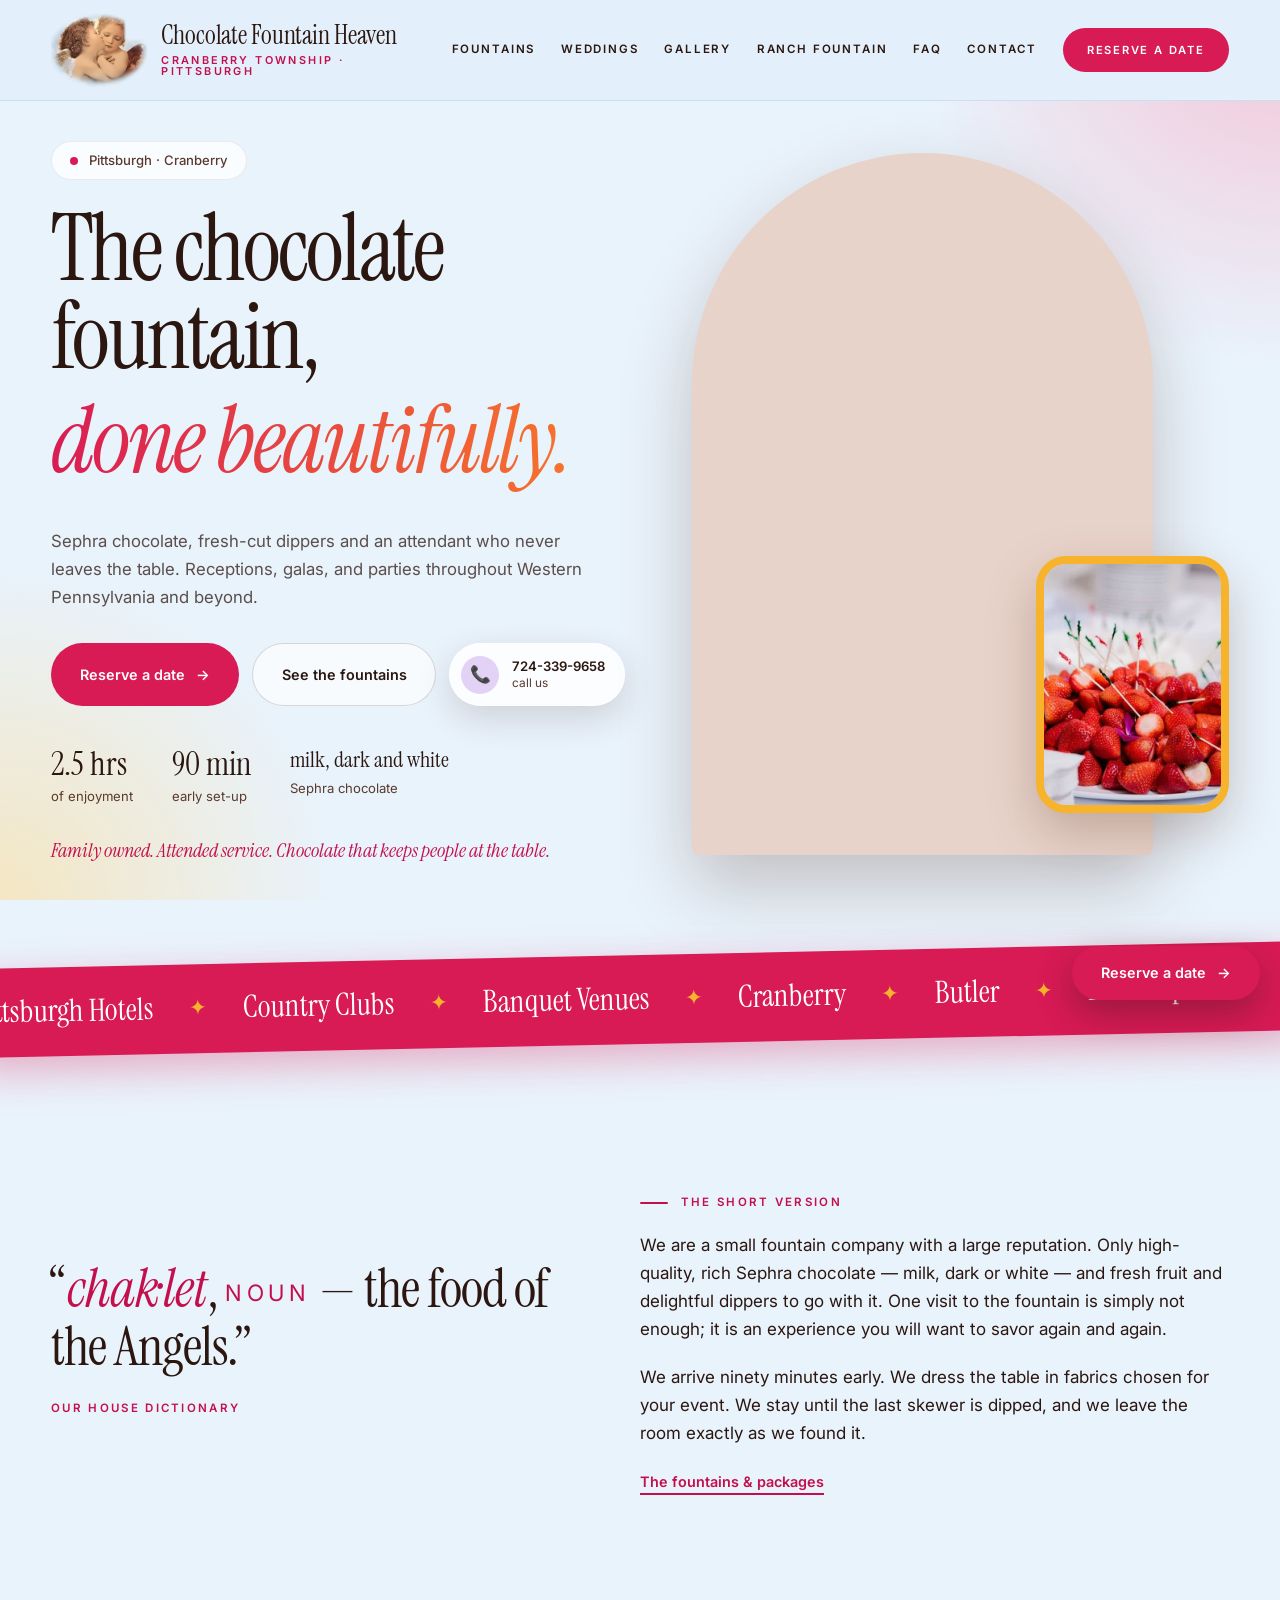
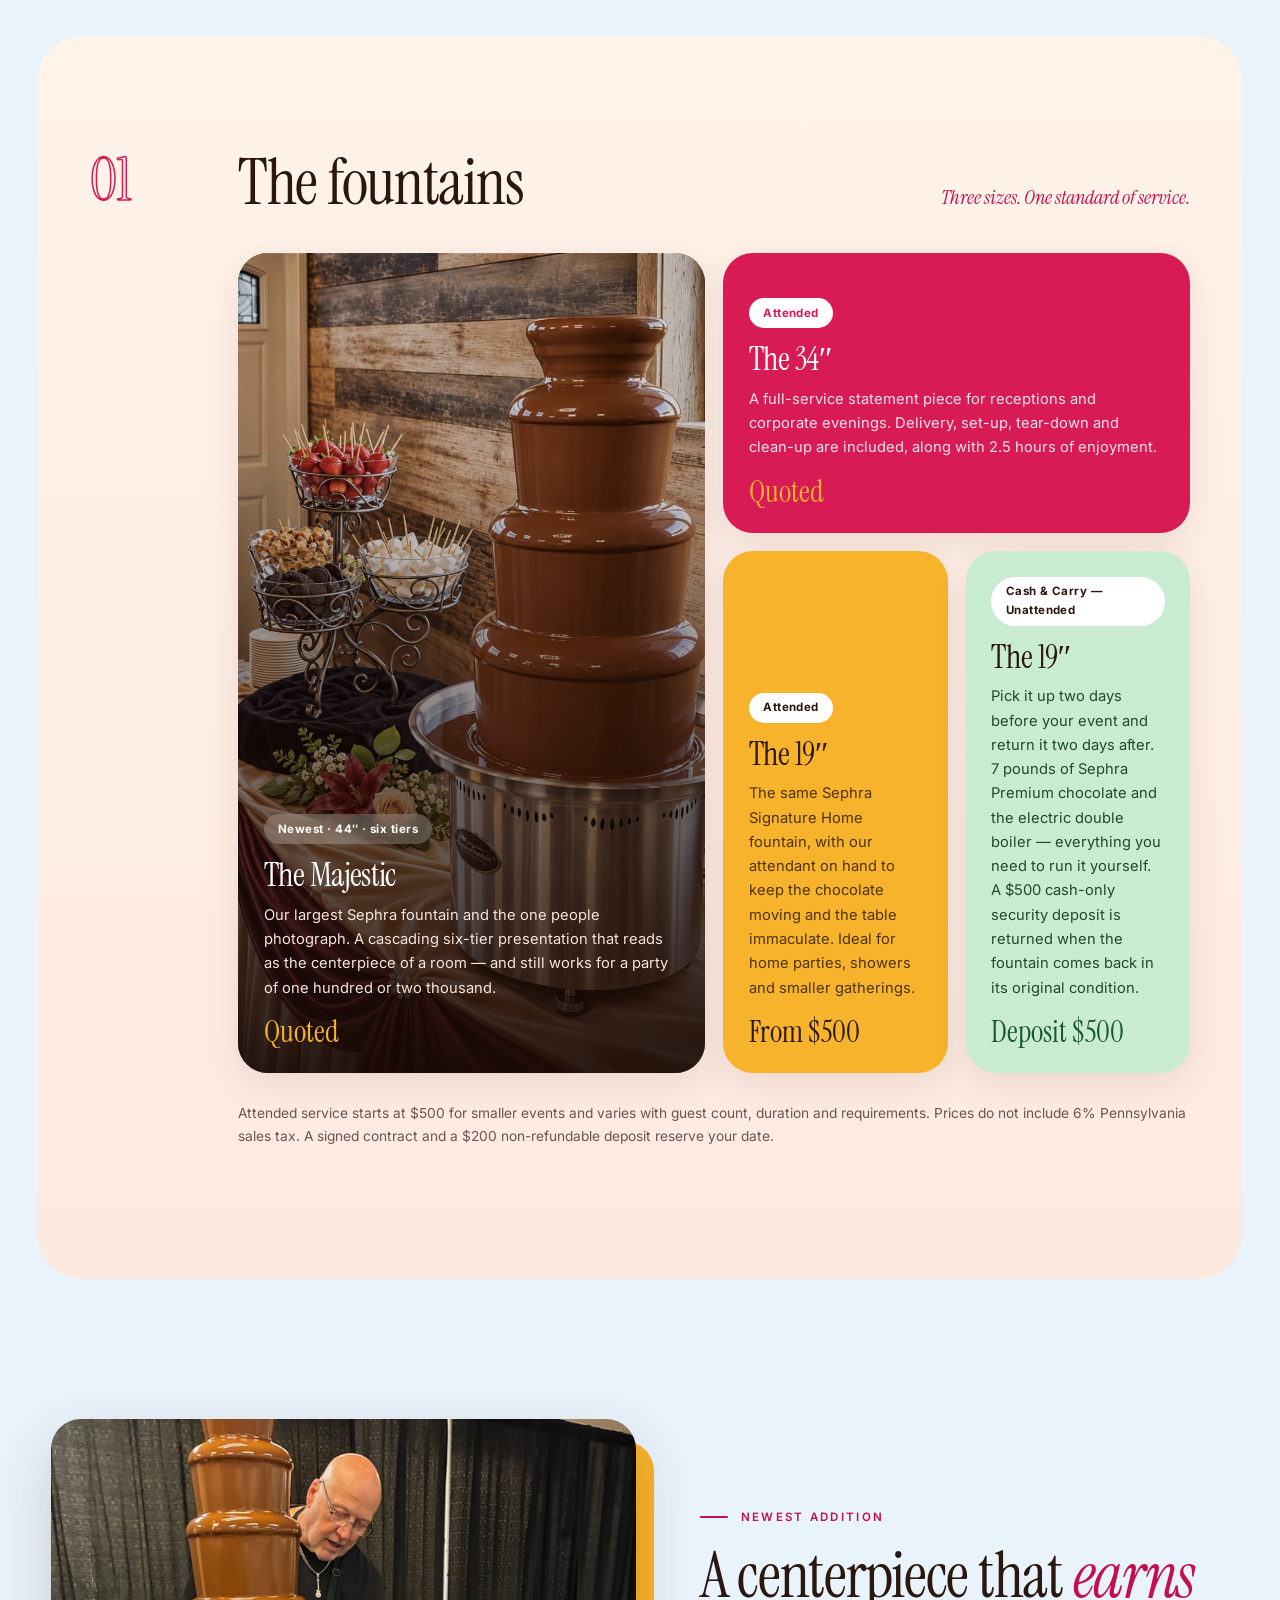
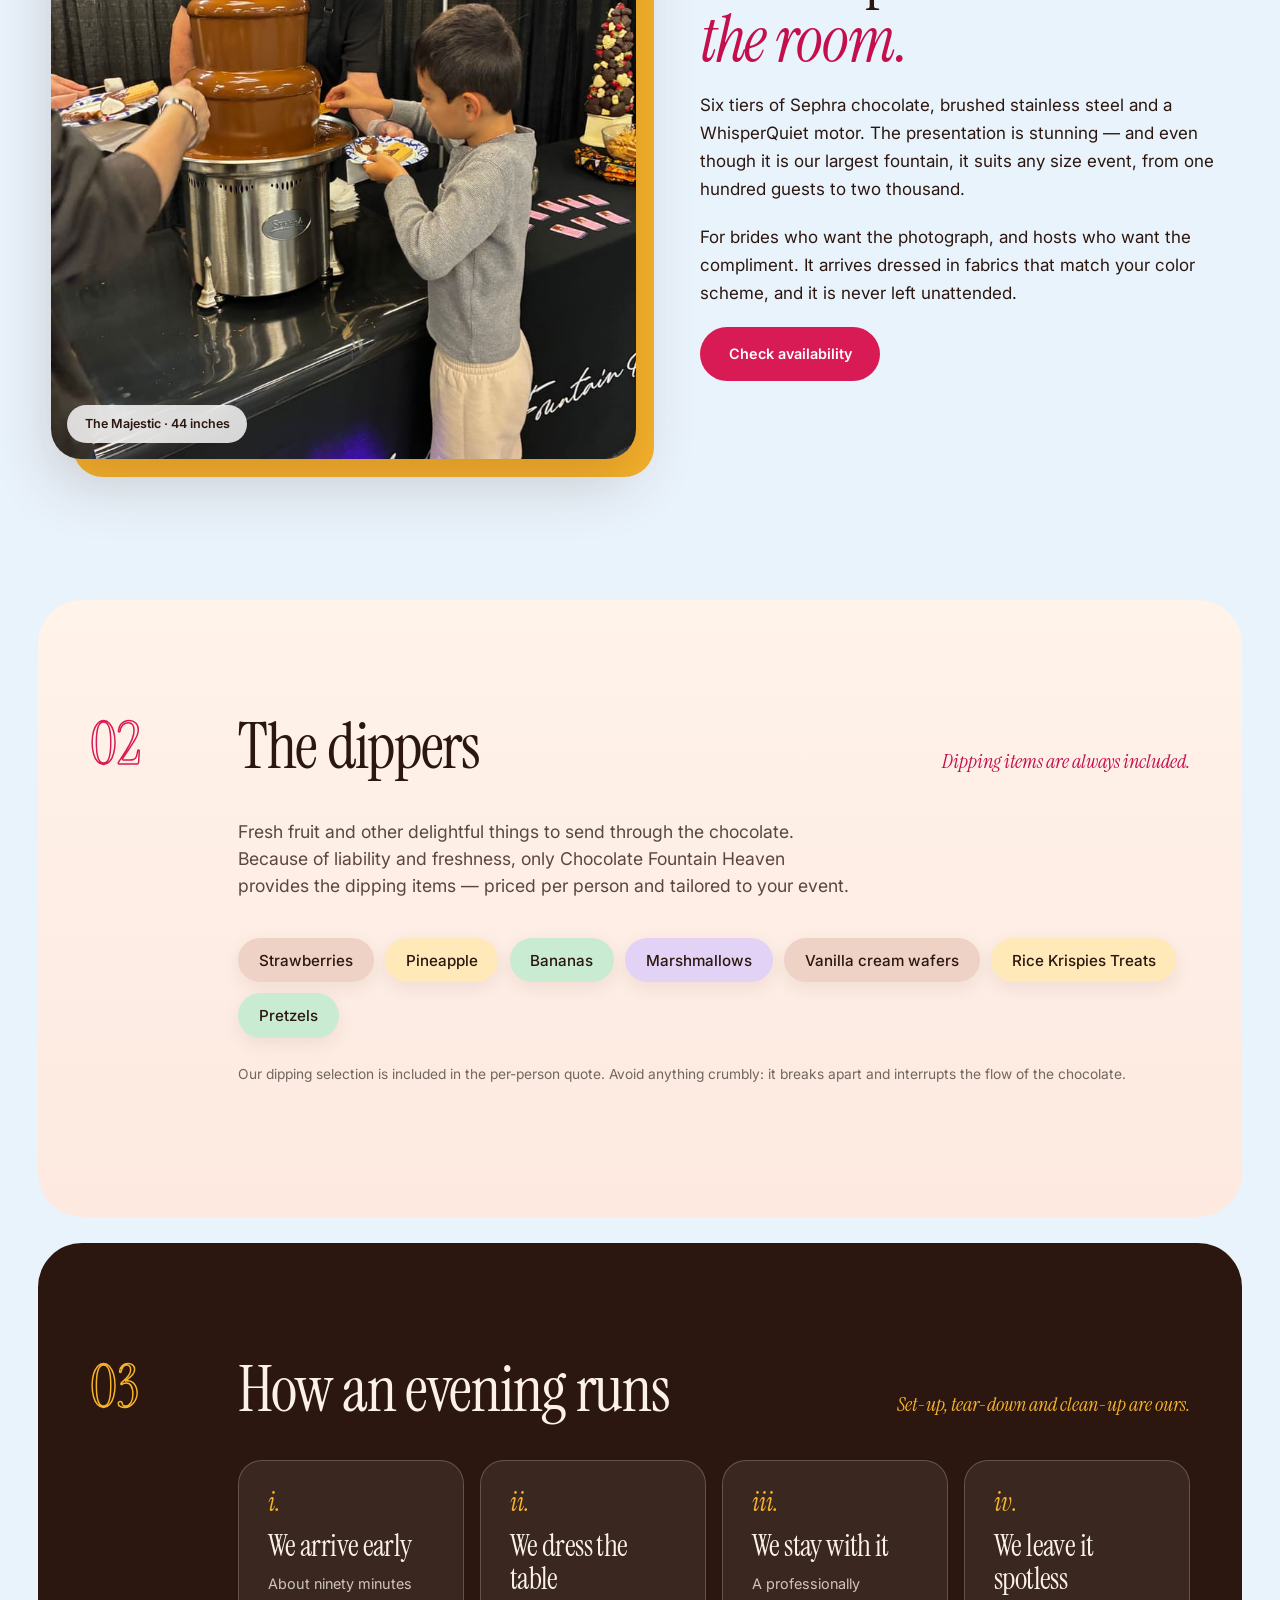
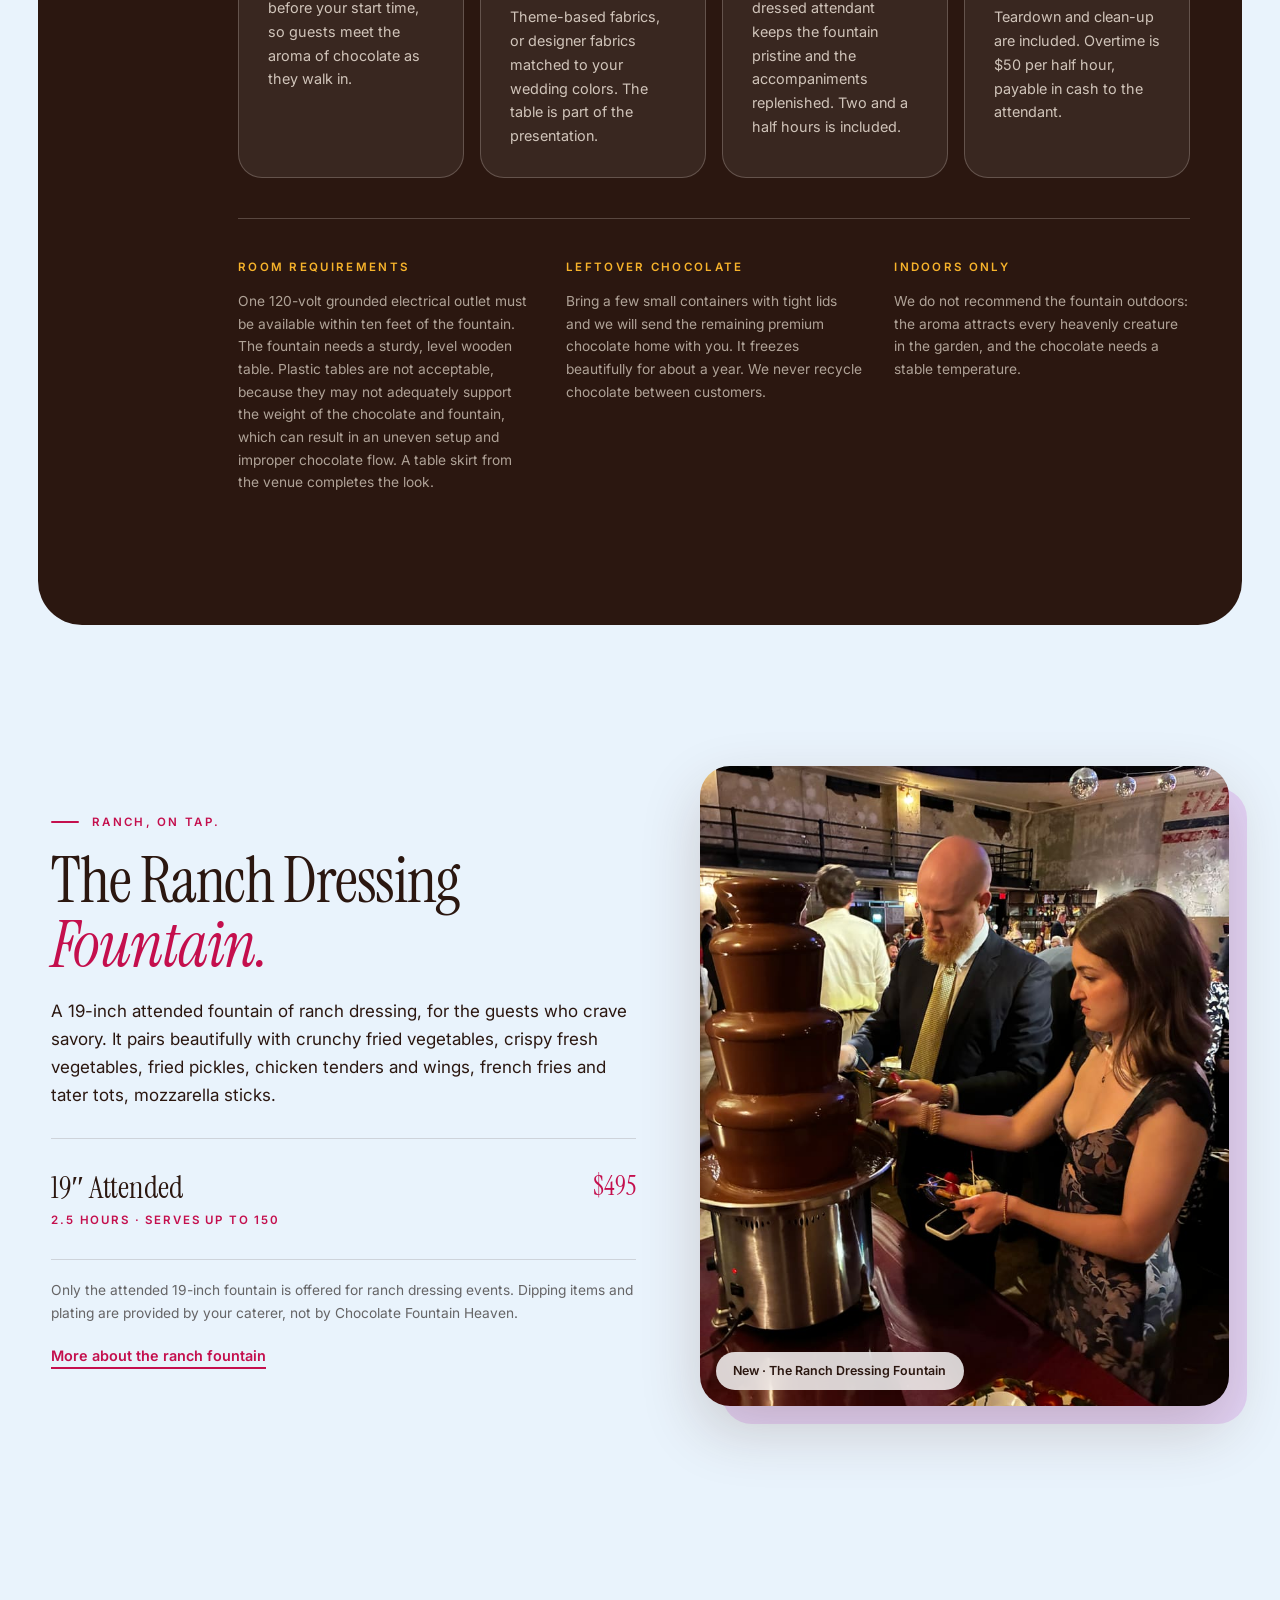
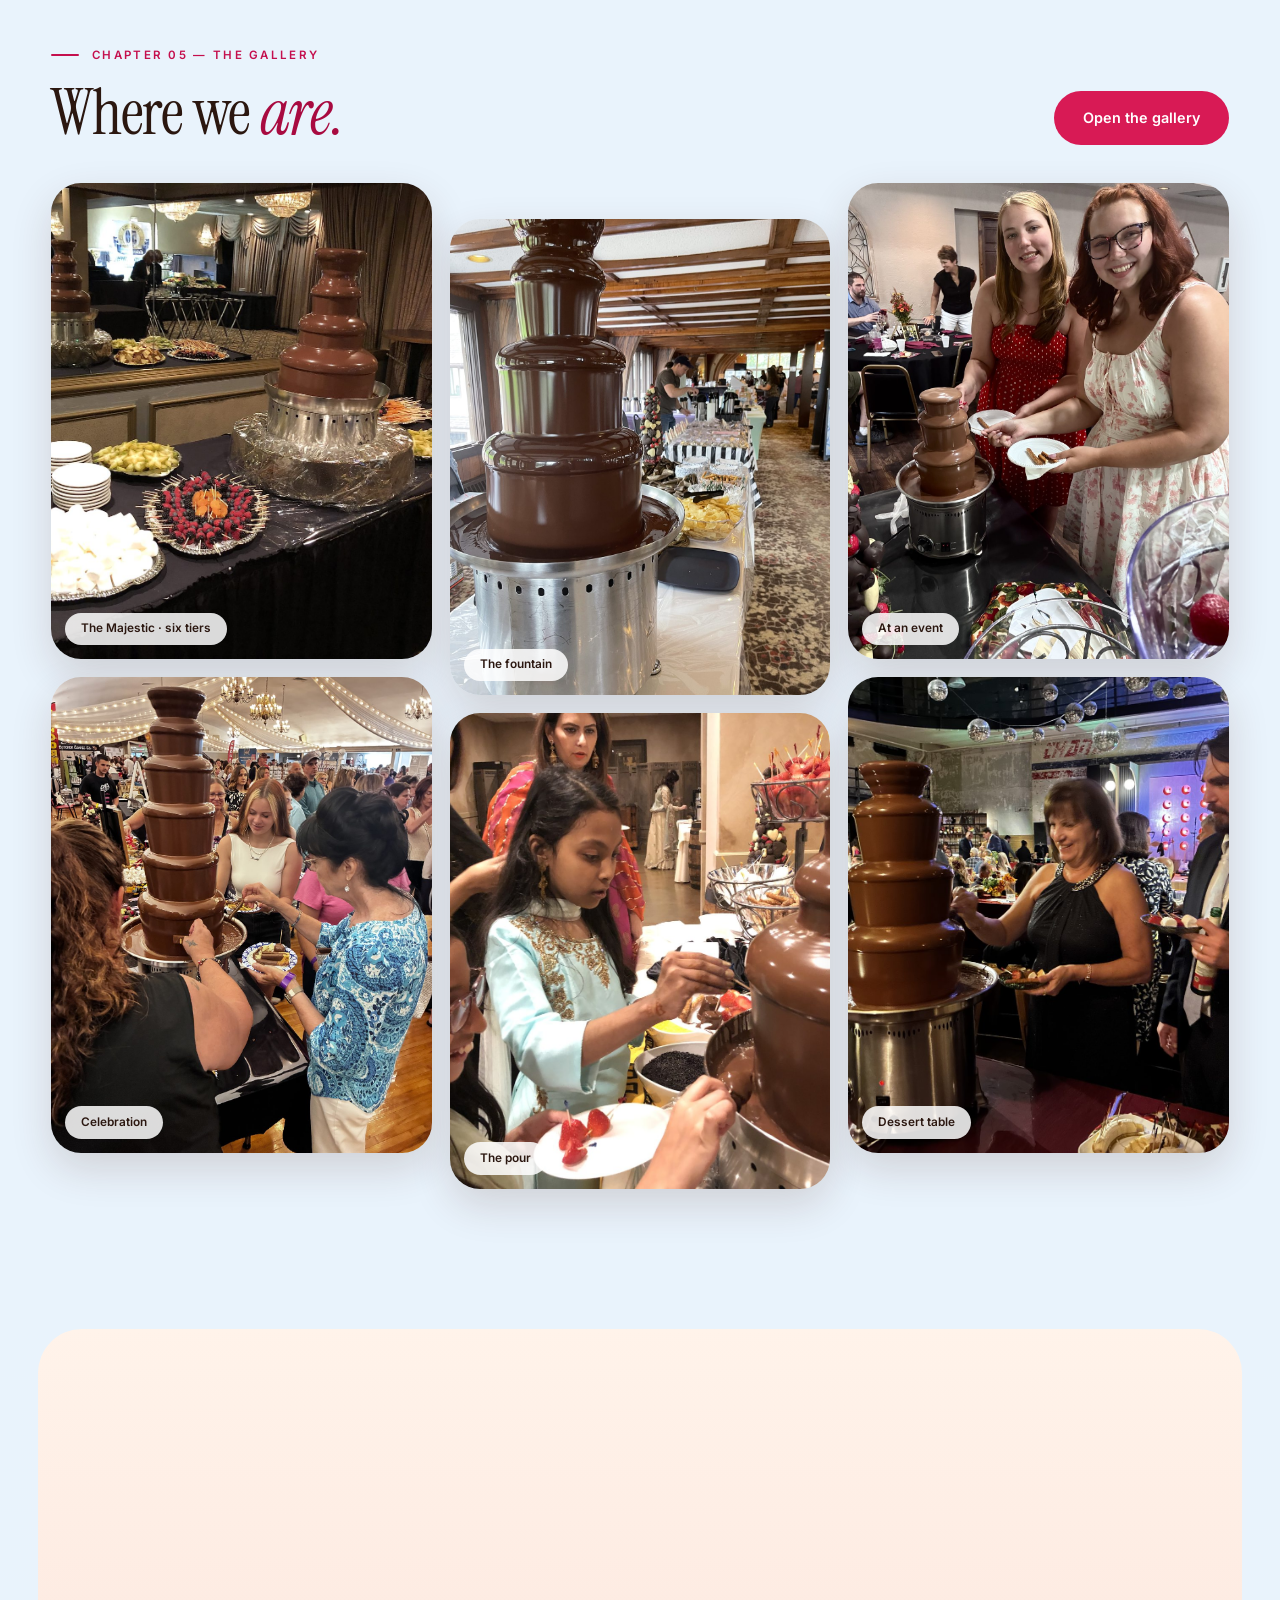
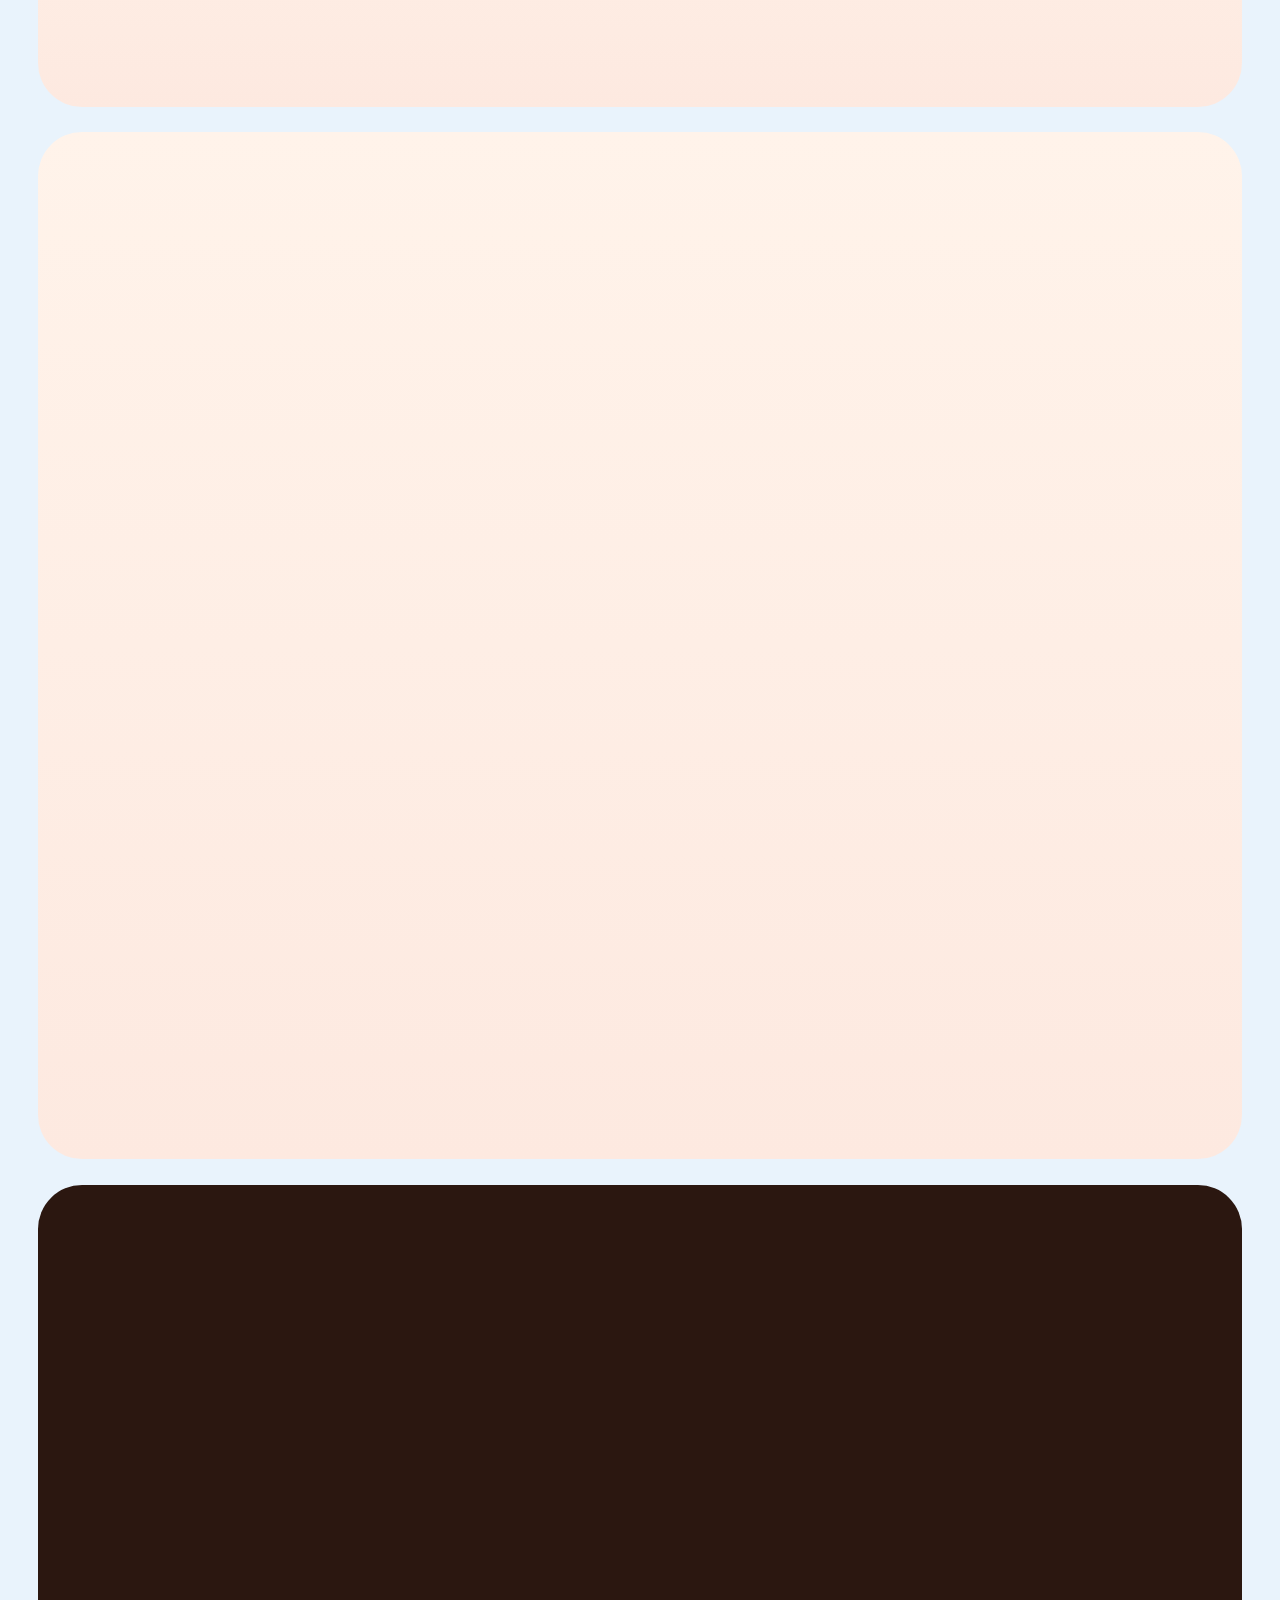
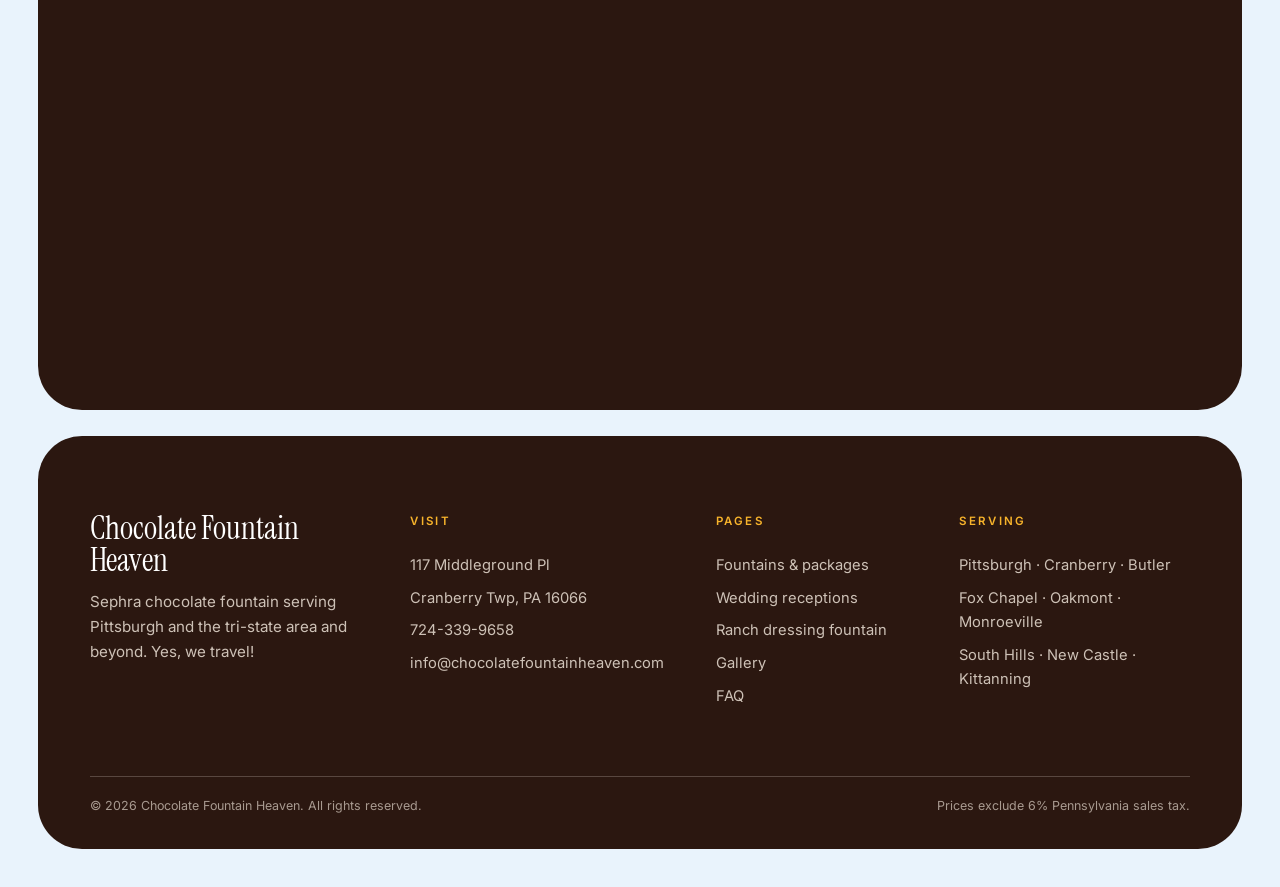
==== commit 9d3b77a0: "content(cfh): use the chosen fountain photograph in the home fountains card (STE-800) Mike, 27 Nov: " ====
--- a/site/index.html
+++ b/site/index.html
@@ -135,7 +135,7 @@
 
         <div class="bento" data-reveal>
           <div class="bento__card bento__card--big">
-            <img src="img/cfh-g-17.jpg" width="946" height="1201" loading="lazy" alt="The Majestic six-tier chocolate fountain at an event">
+            <img src="img/cfh-g-06.jpg" width="849" height="1500" loading="lazy" alt="A chocolate fountain on a table dressed in gold and burgundy fabric with flowers">
             <span class="bento__tag">Newest &middot; 44&Prime; &middot; six tiers</span>
             <h3>The Majestic</h3>
             <p>Our largest Sephra fountain and the one people photograph. A cascading six-tier presentation that reads as the centerpiece of a room &mdash; and still works for a party of one hundred or two thousand.</p>
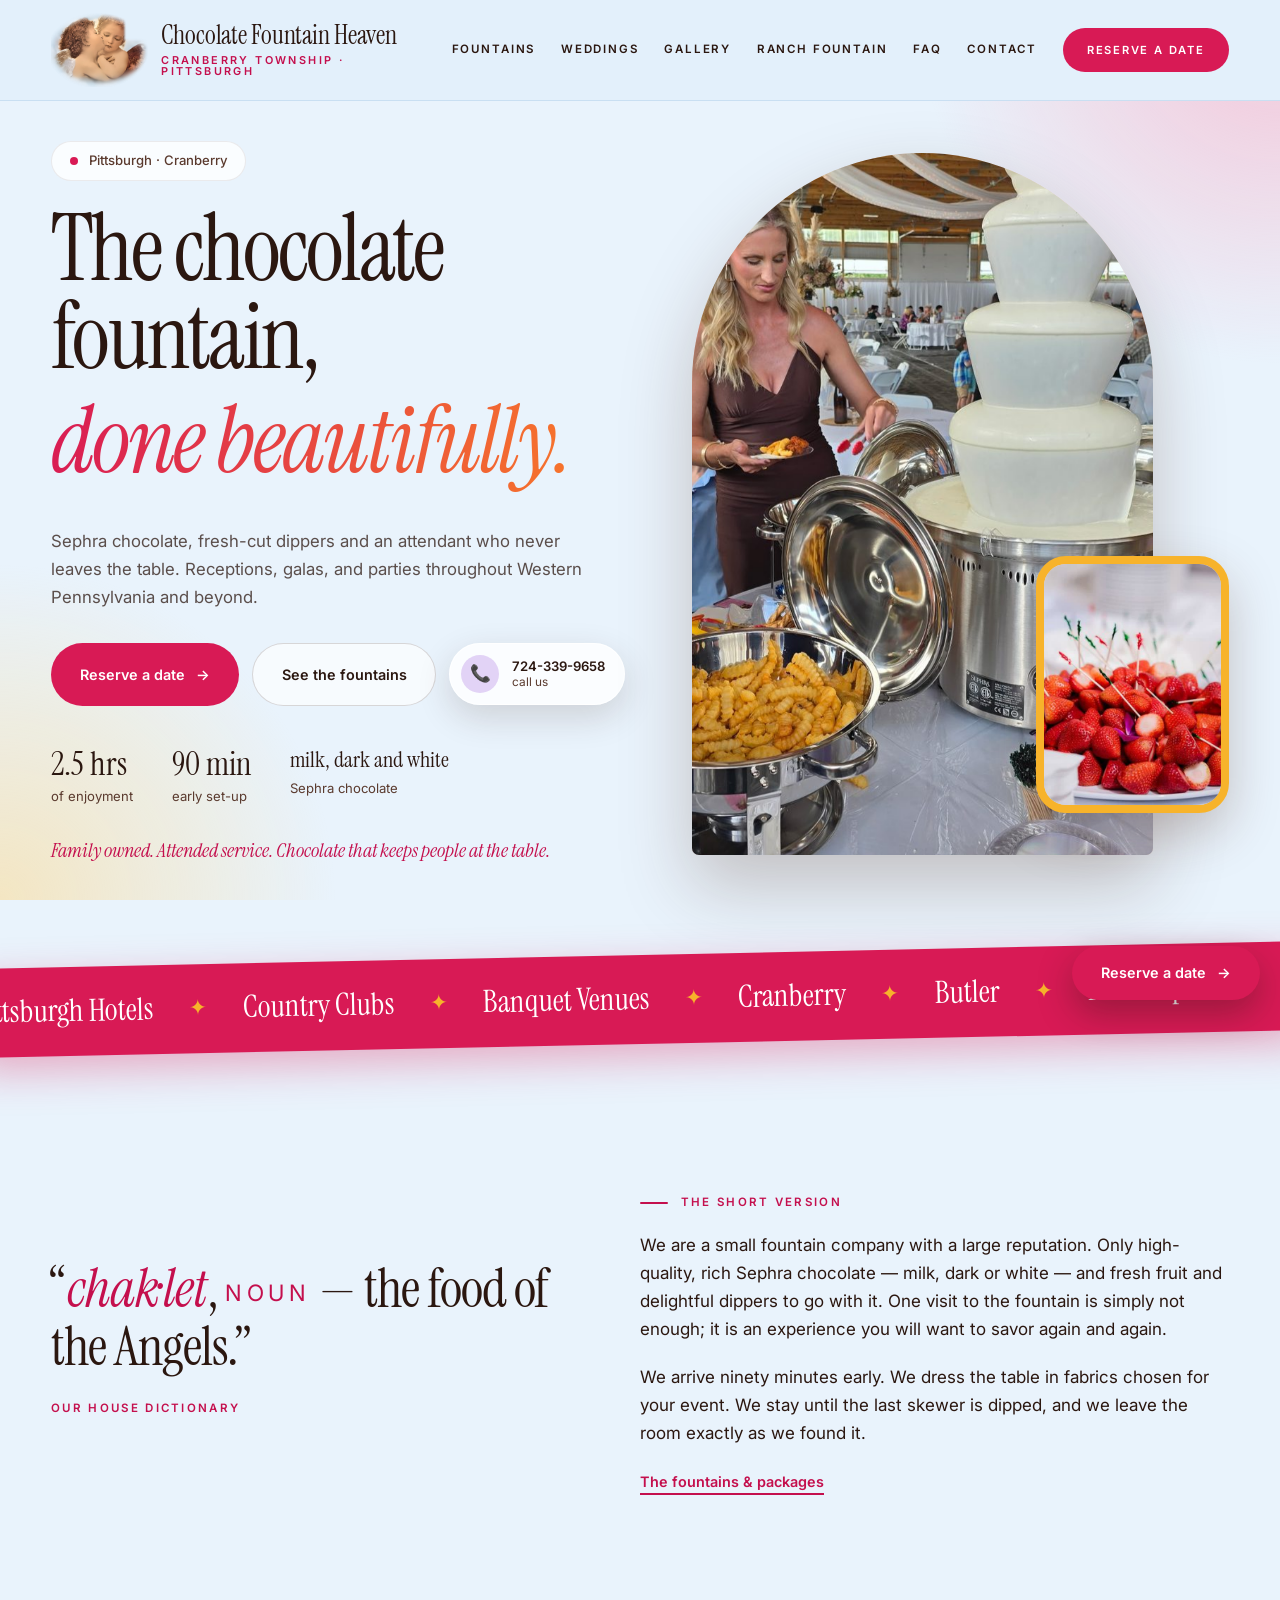
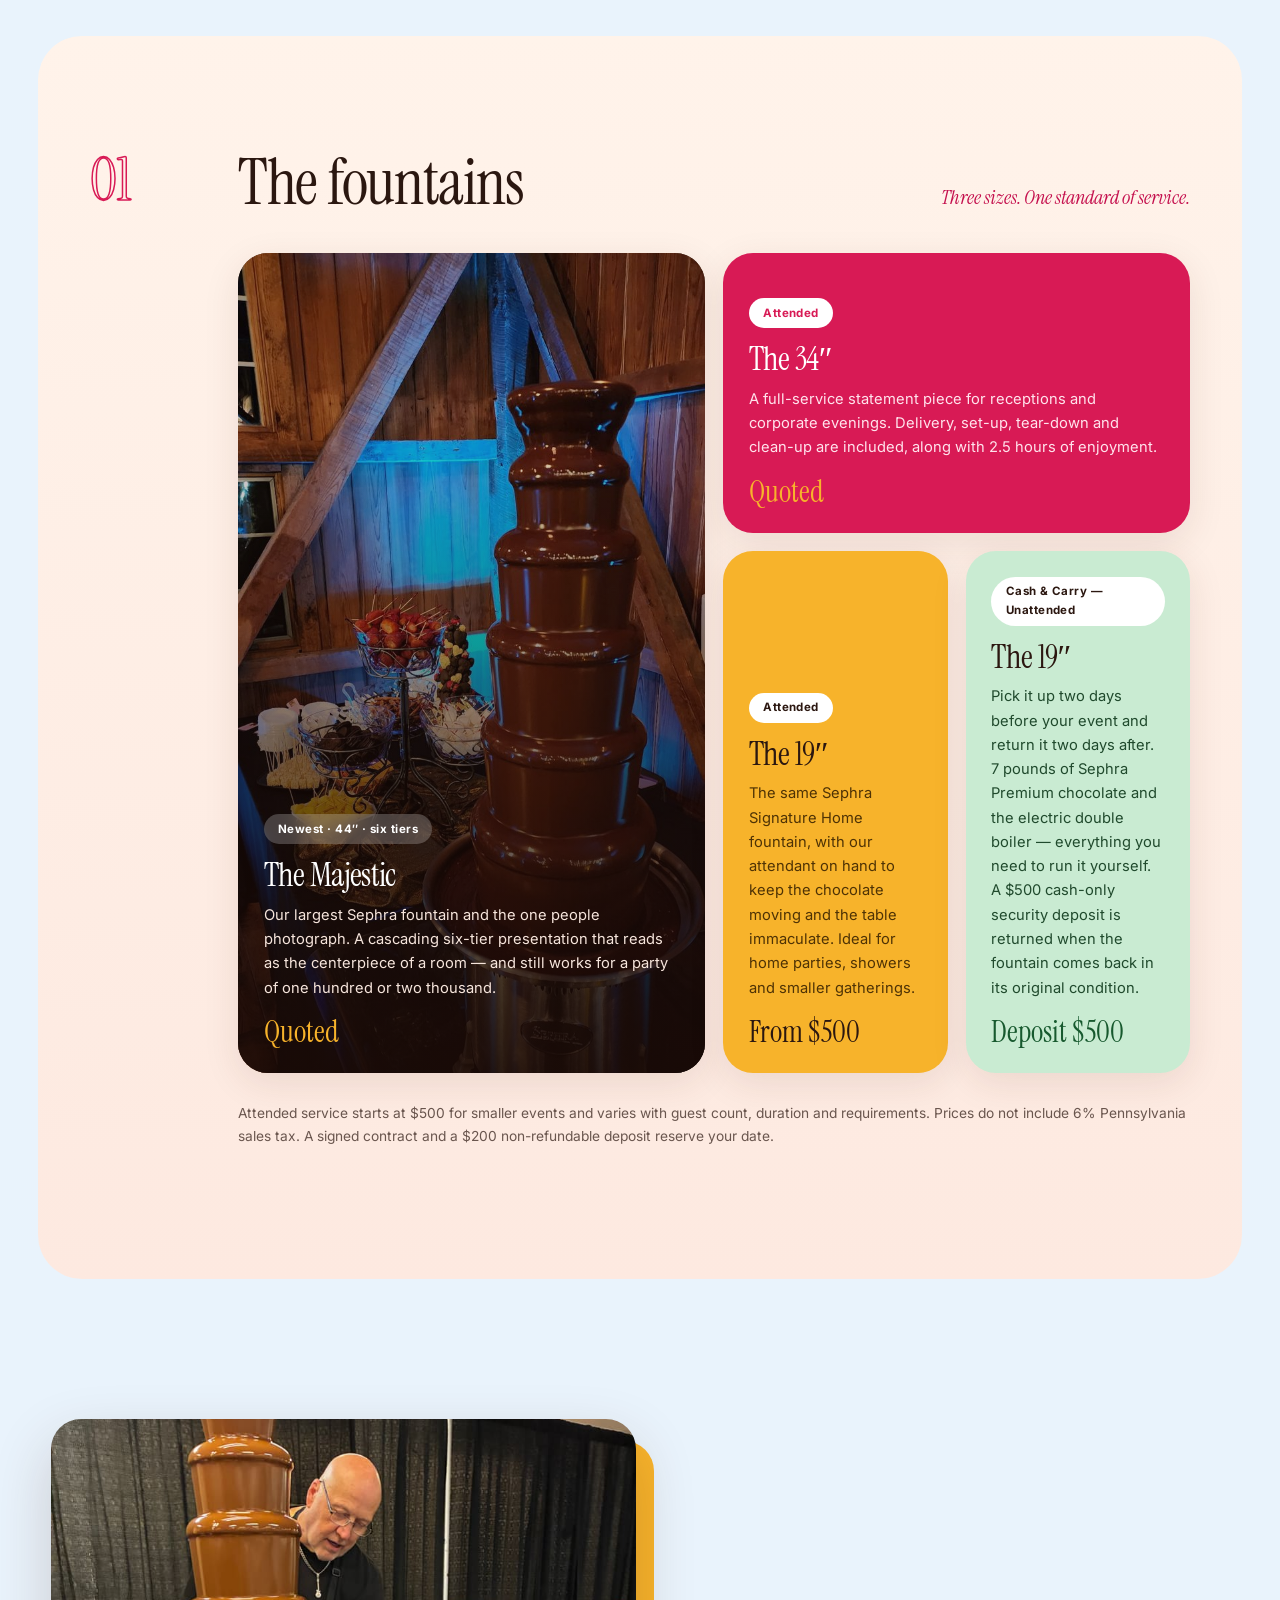
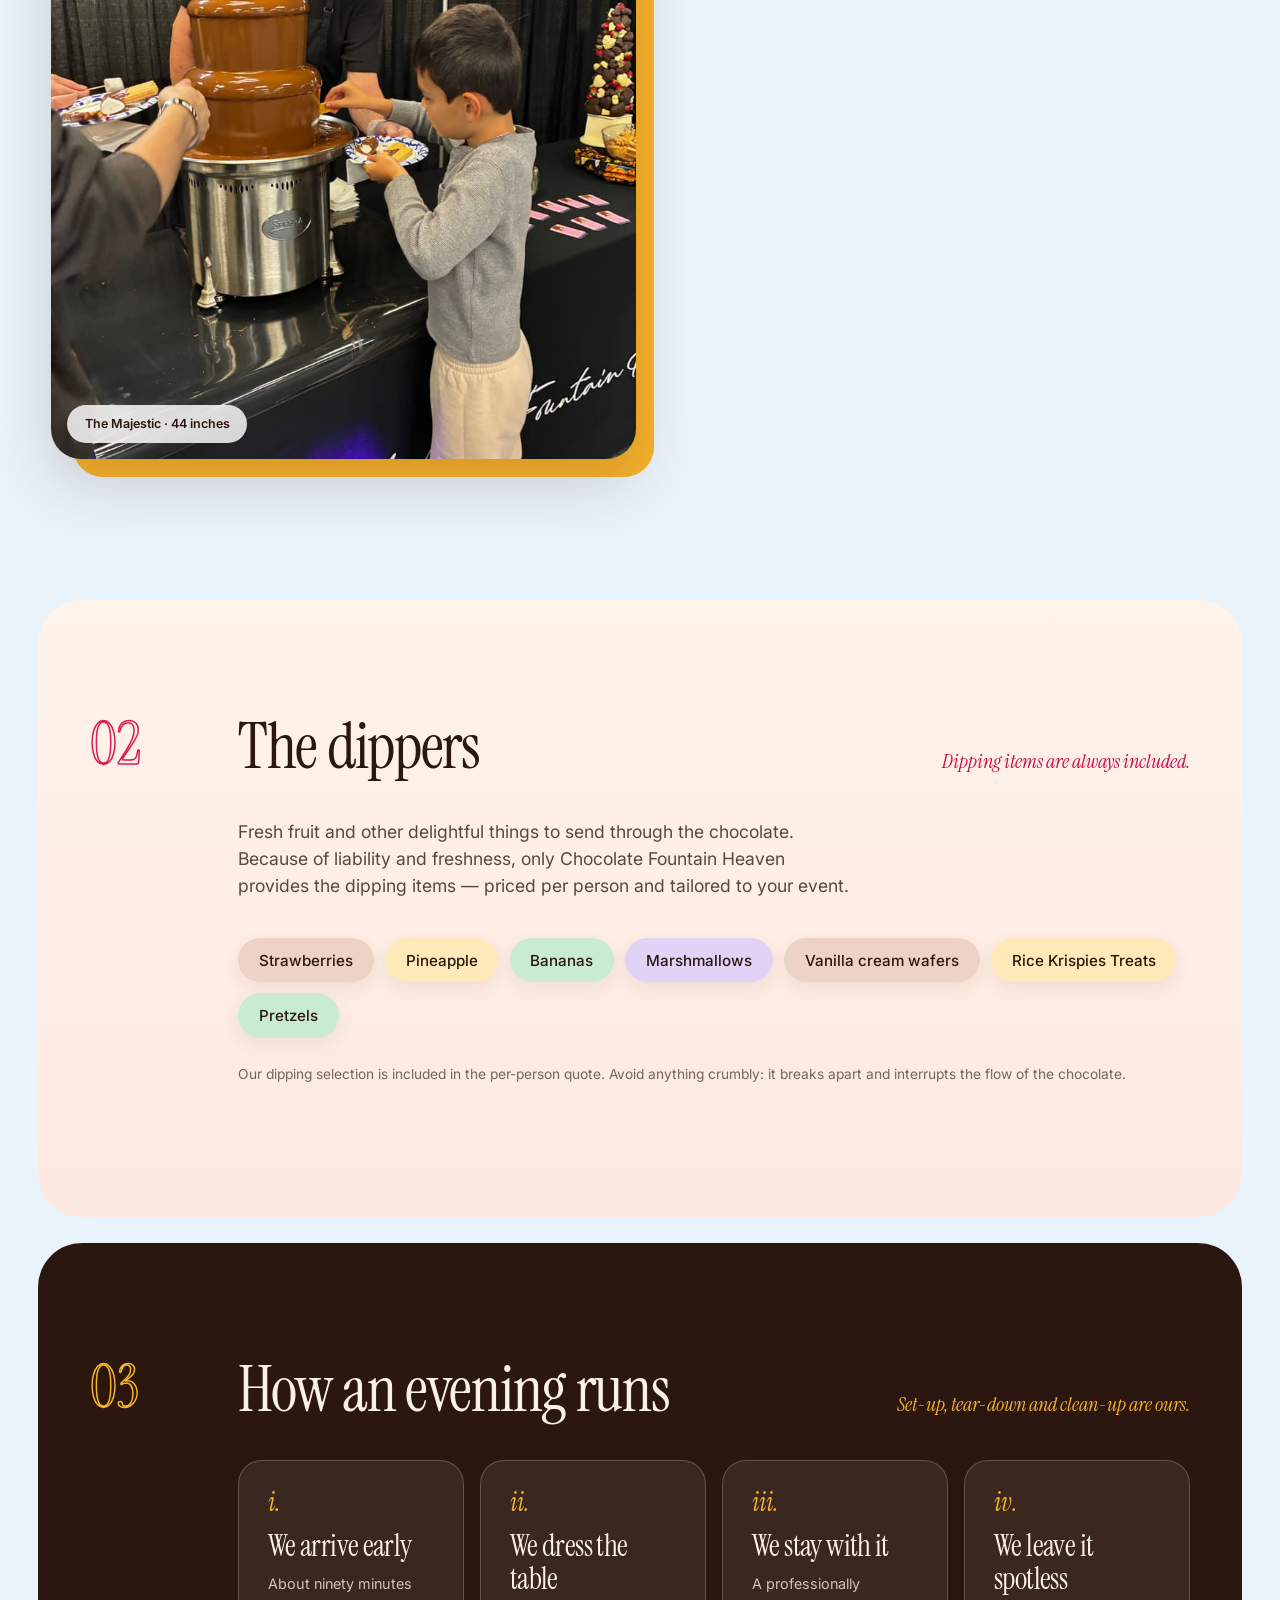
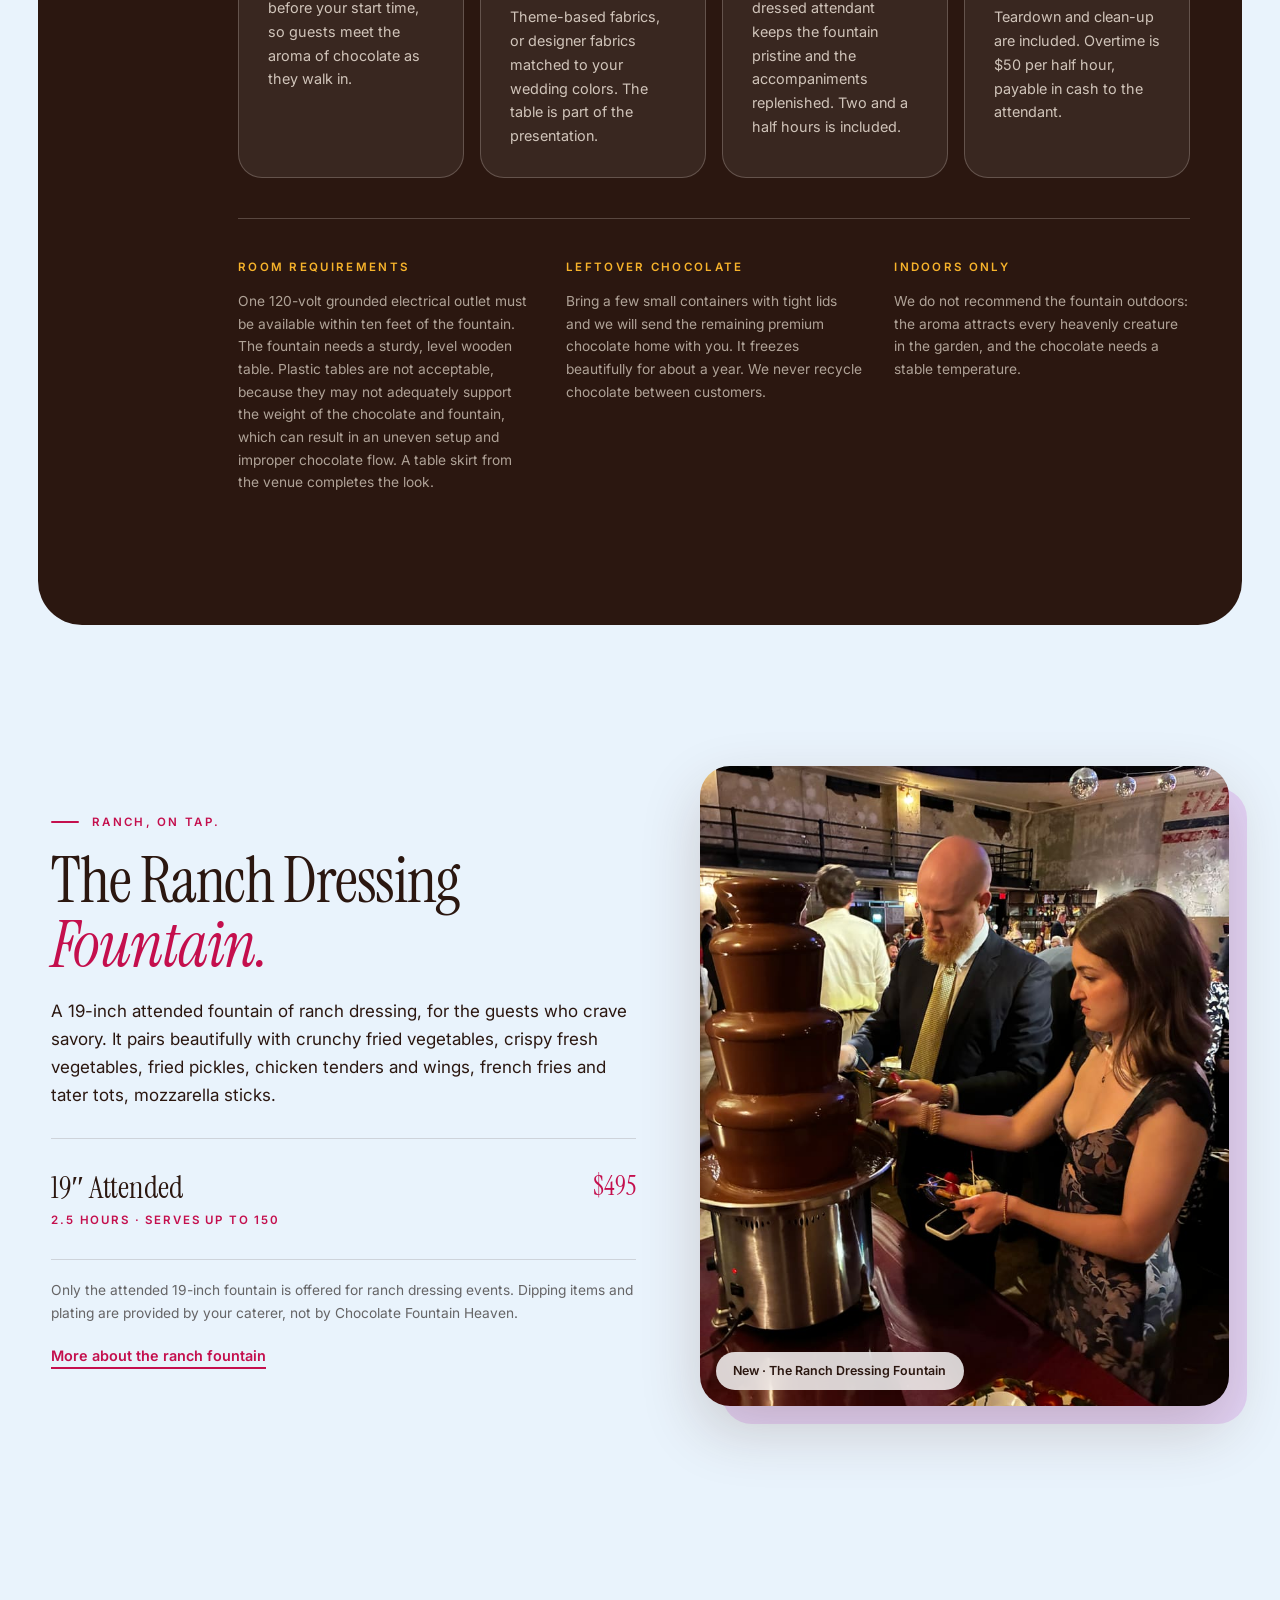
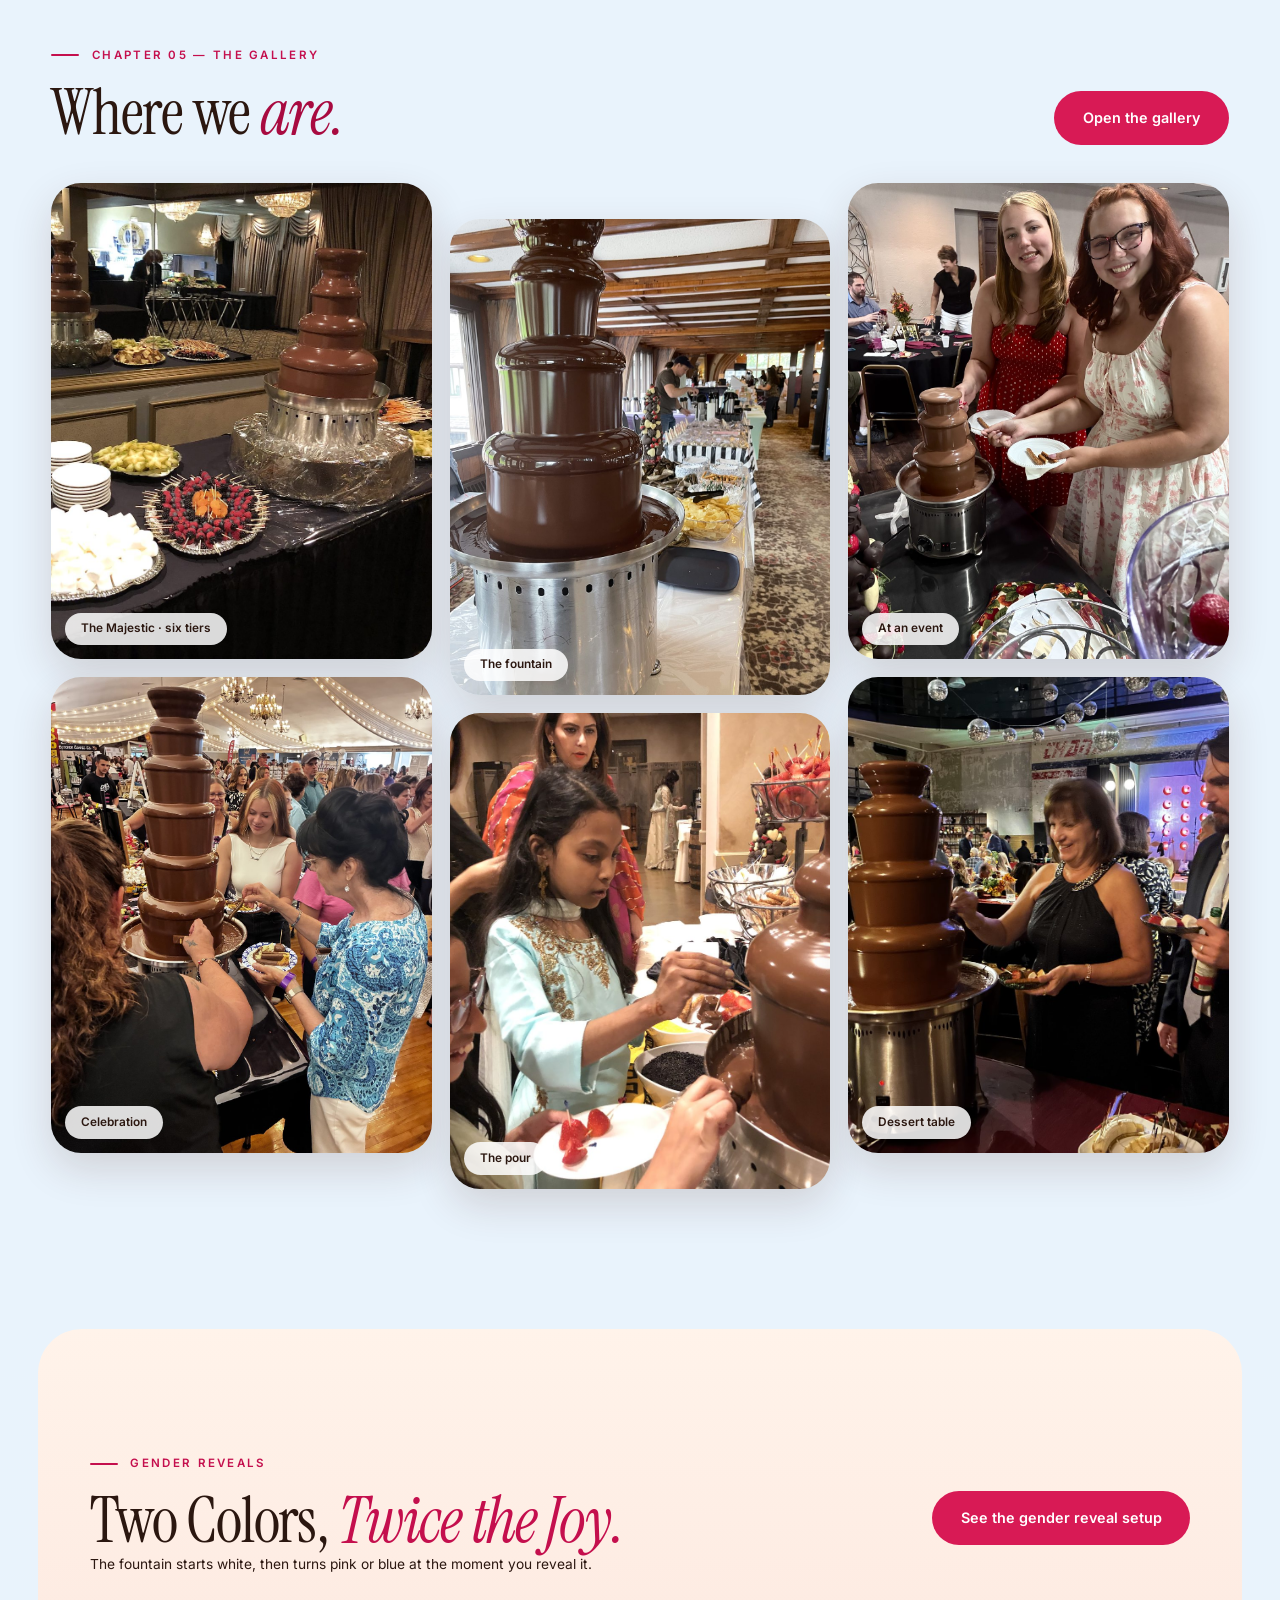
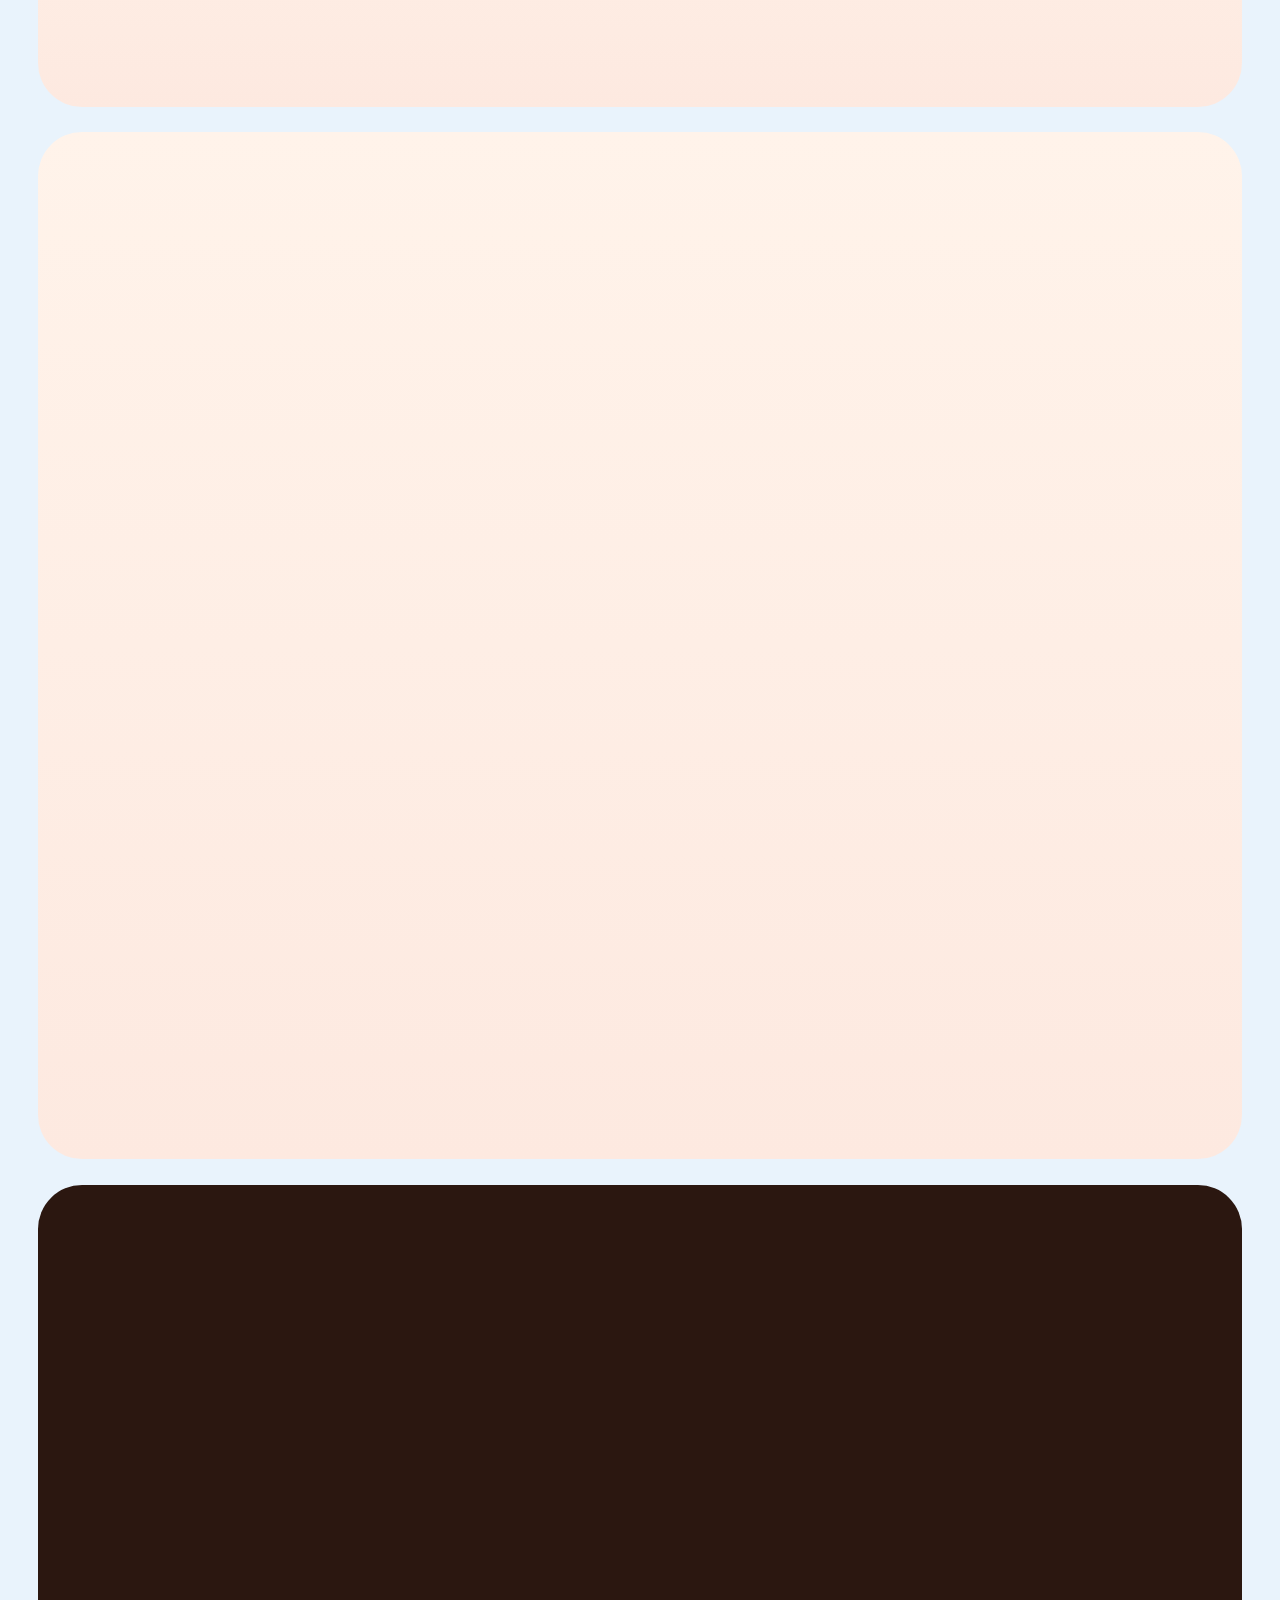
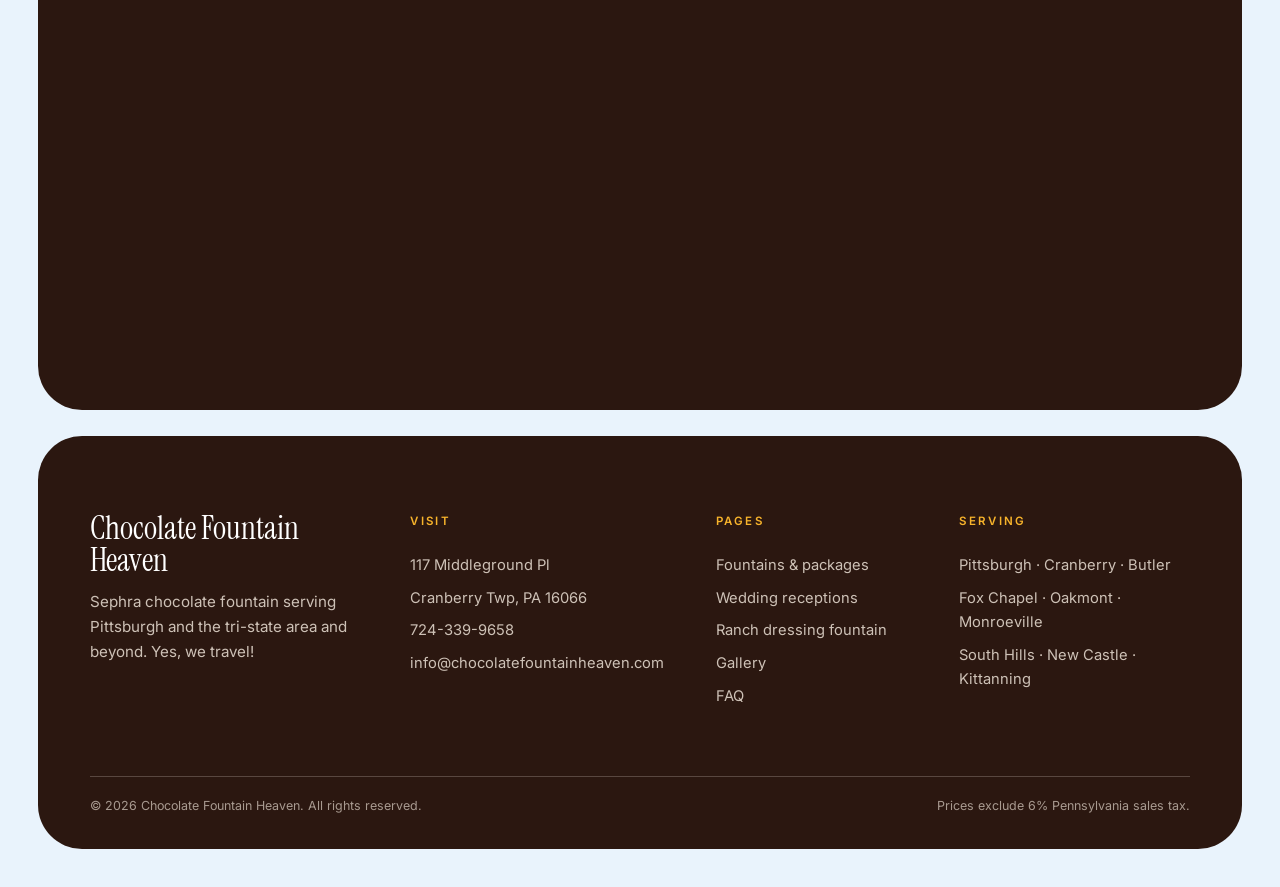
==== commit 3cbb0cf3: "content(cfh): use a true six-tier Majestic photograph in the fountains card (STE-800) Mike, 27 Nov: " ====
--- a/site/index.html
+++ b/site/index.html
@@ -135,7 +135,7 @@
 
         <div class="bento" data-reveal>
           <div class="bento__card bento__card--big">
-            <img src="img/cfh-g-06.jpg" width="849" height="1500" loading="lazy" alt="A chocolate fountain on a table dressed in gold and burgundy fabric with flowers">
+            <img src="img/cfh-g-26.jpg" width="701" height="1500" loading="lazy" style="object-position:50% 30%" alt="The Majestic chocolate fountain on a black table with a gold runner, against a barn wall lit in blue">
             <span class="bento__tag">Newest &middot; 44&Prime; &middot; six tiers</span>
             <h3>The Majestic</h3>
             <p>Our largest Sephra fountain and the one people photograph. A cascading six-tier presentation that reads as the centerpiece of a room &mdash; and still works for a party of one hundred or two thousand.</p>
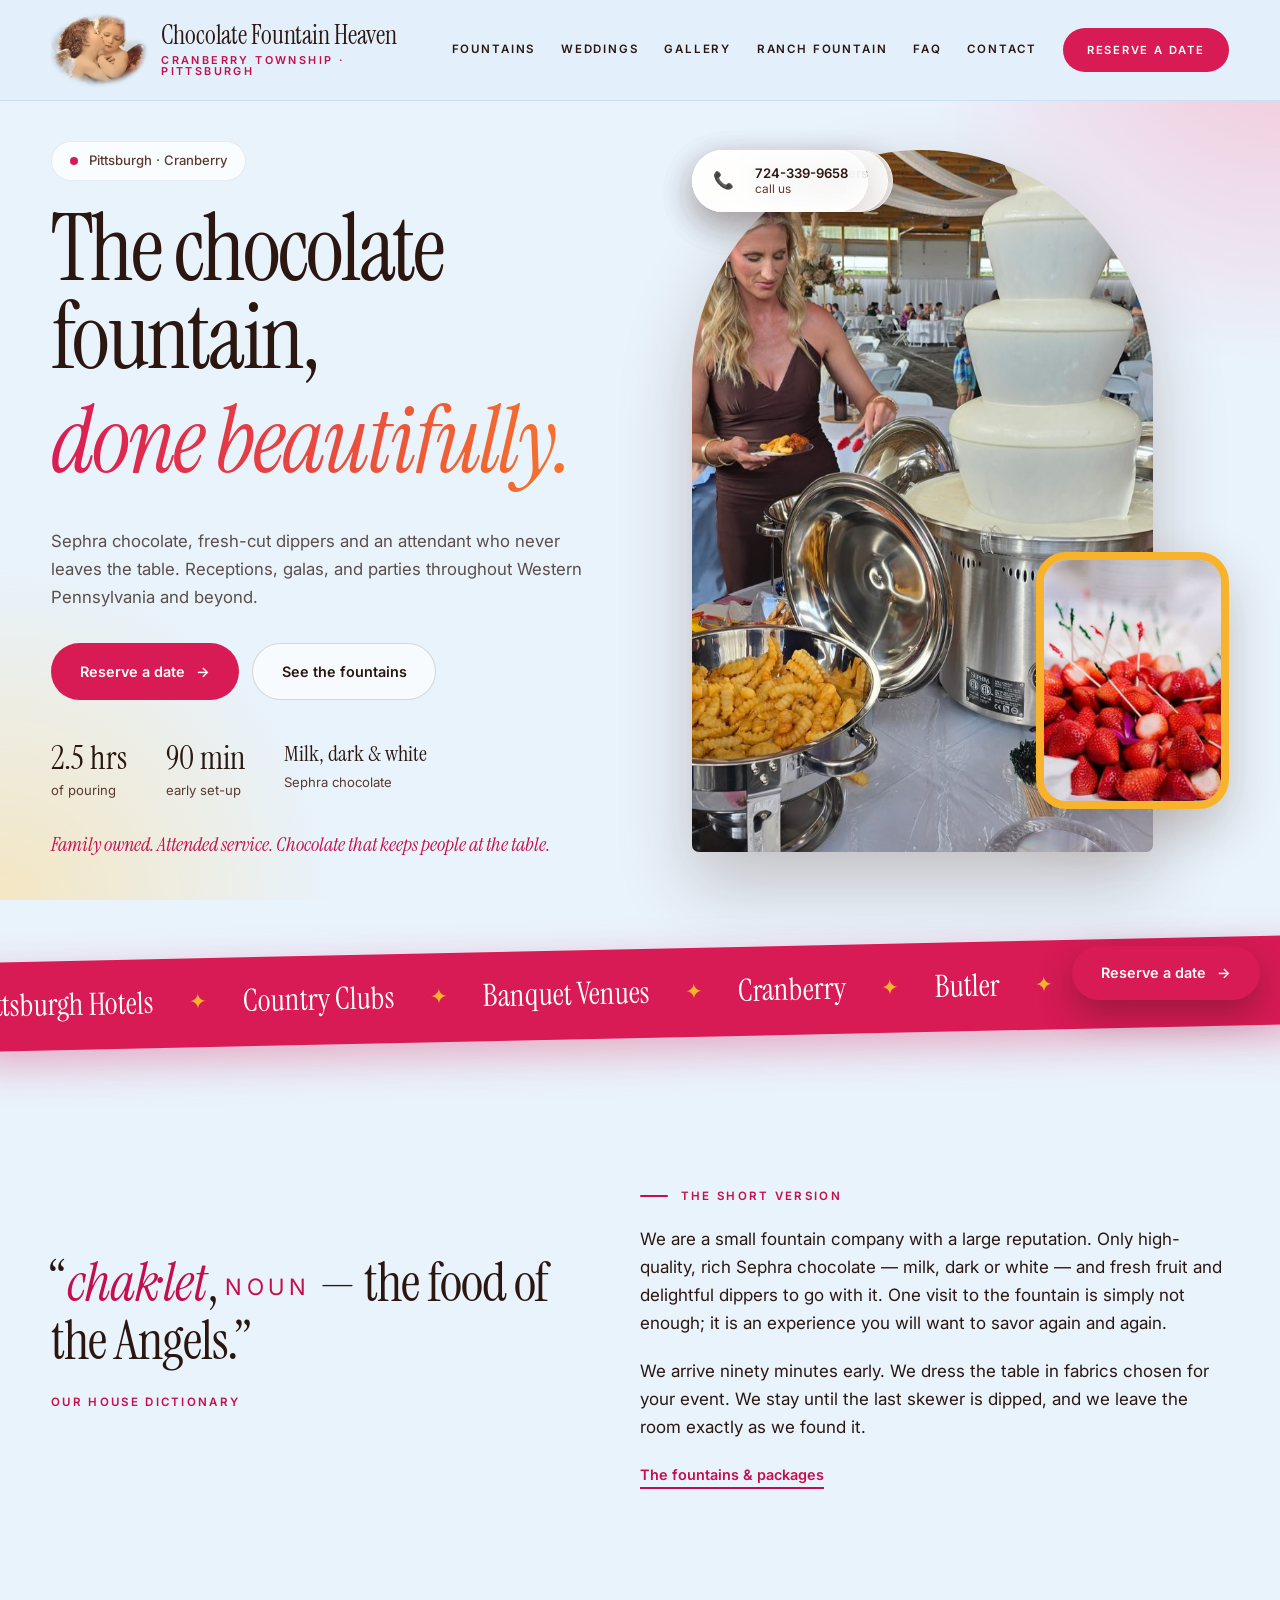
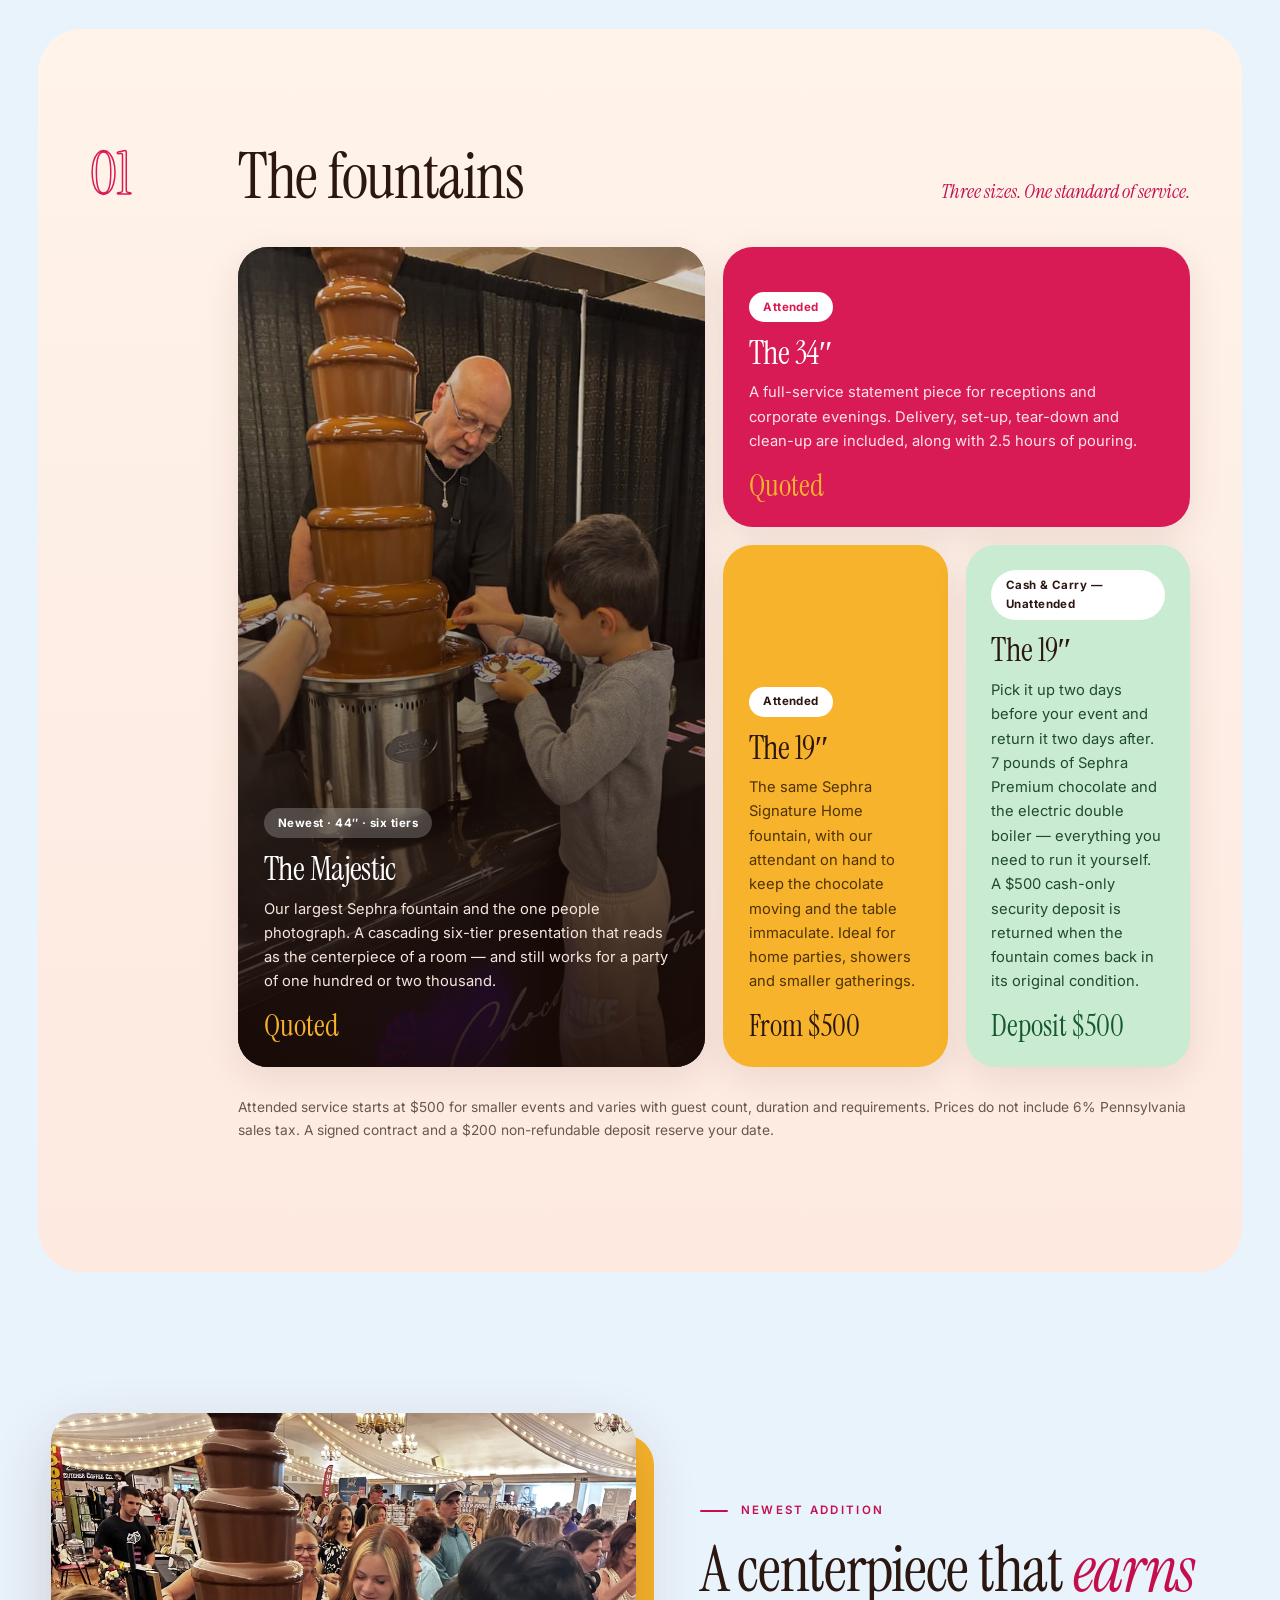
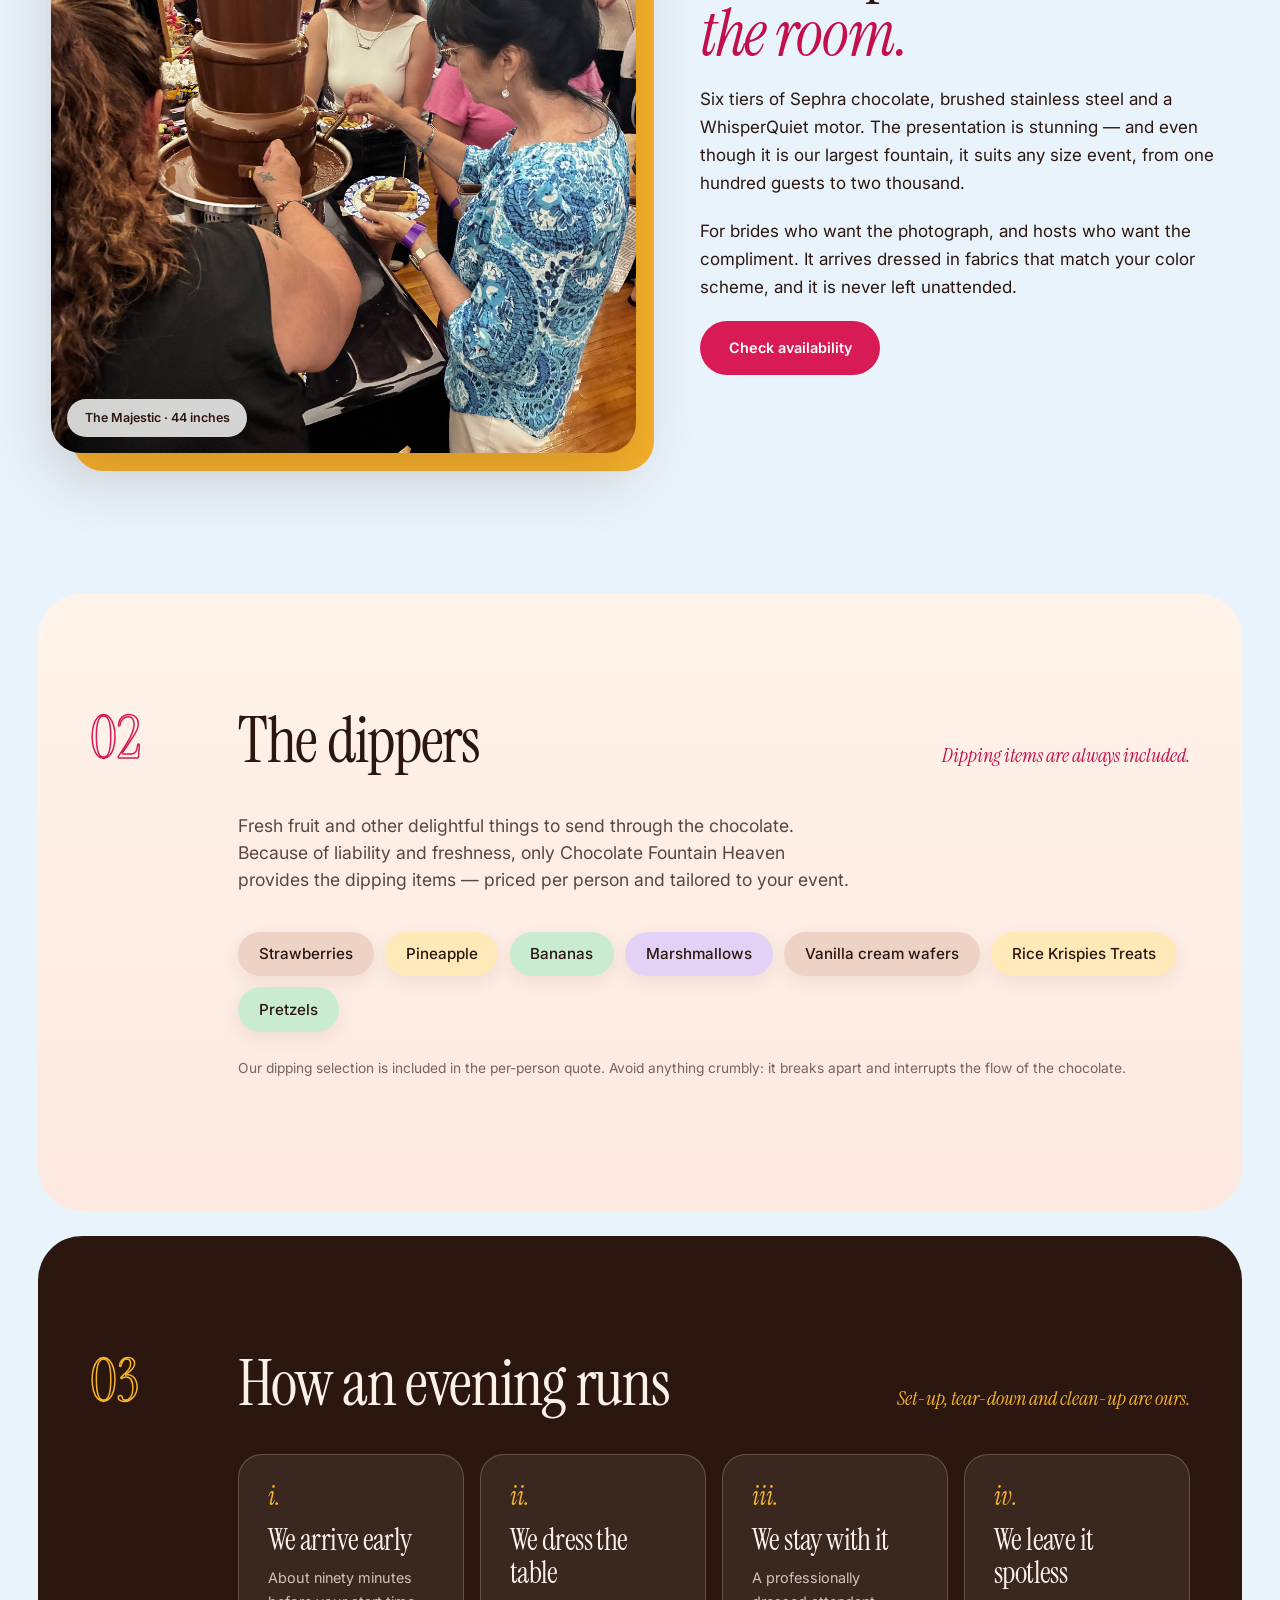
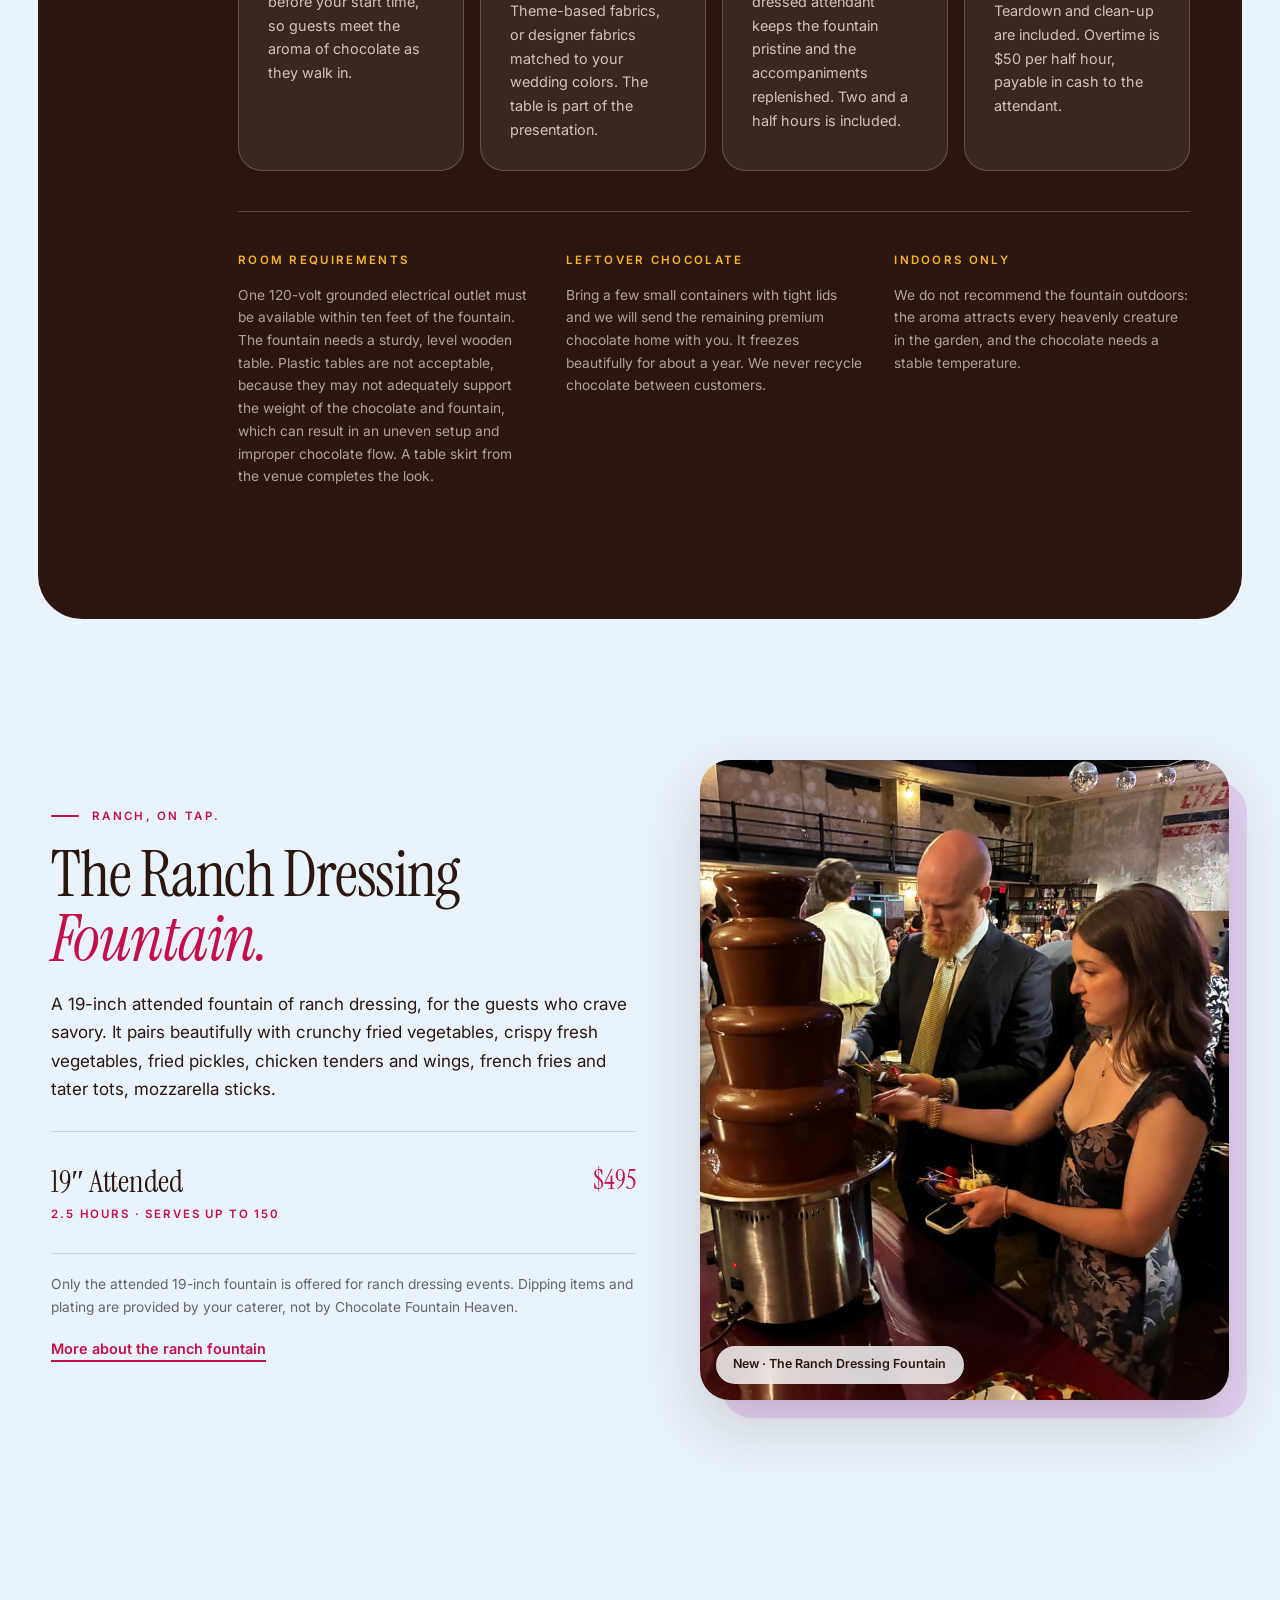
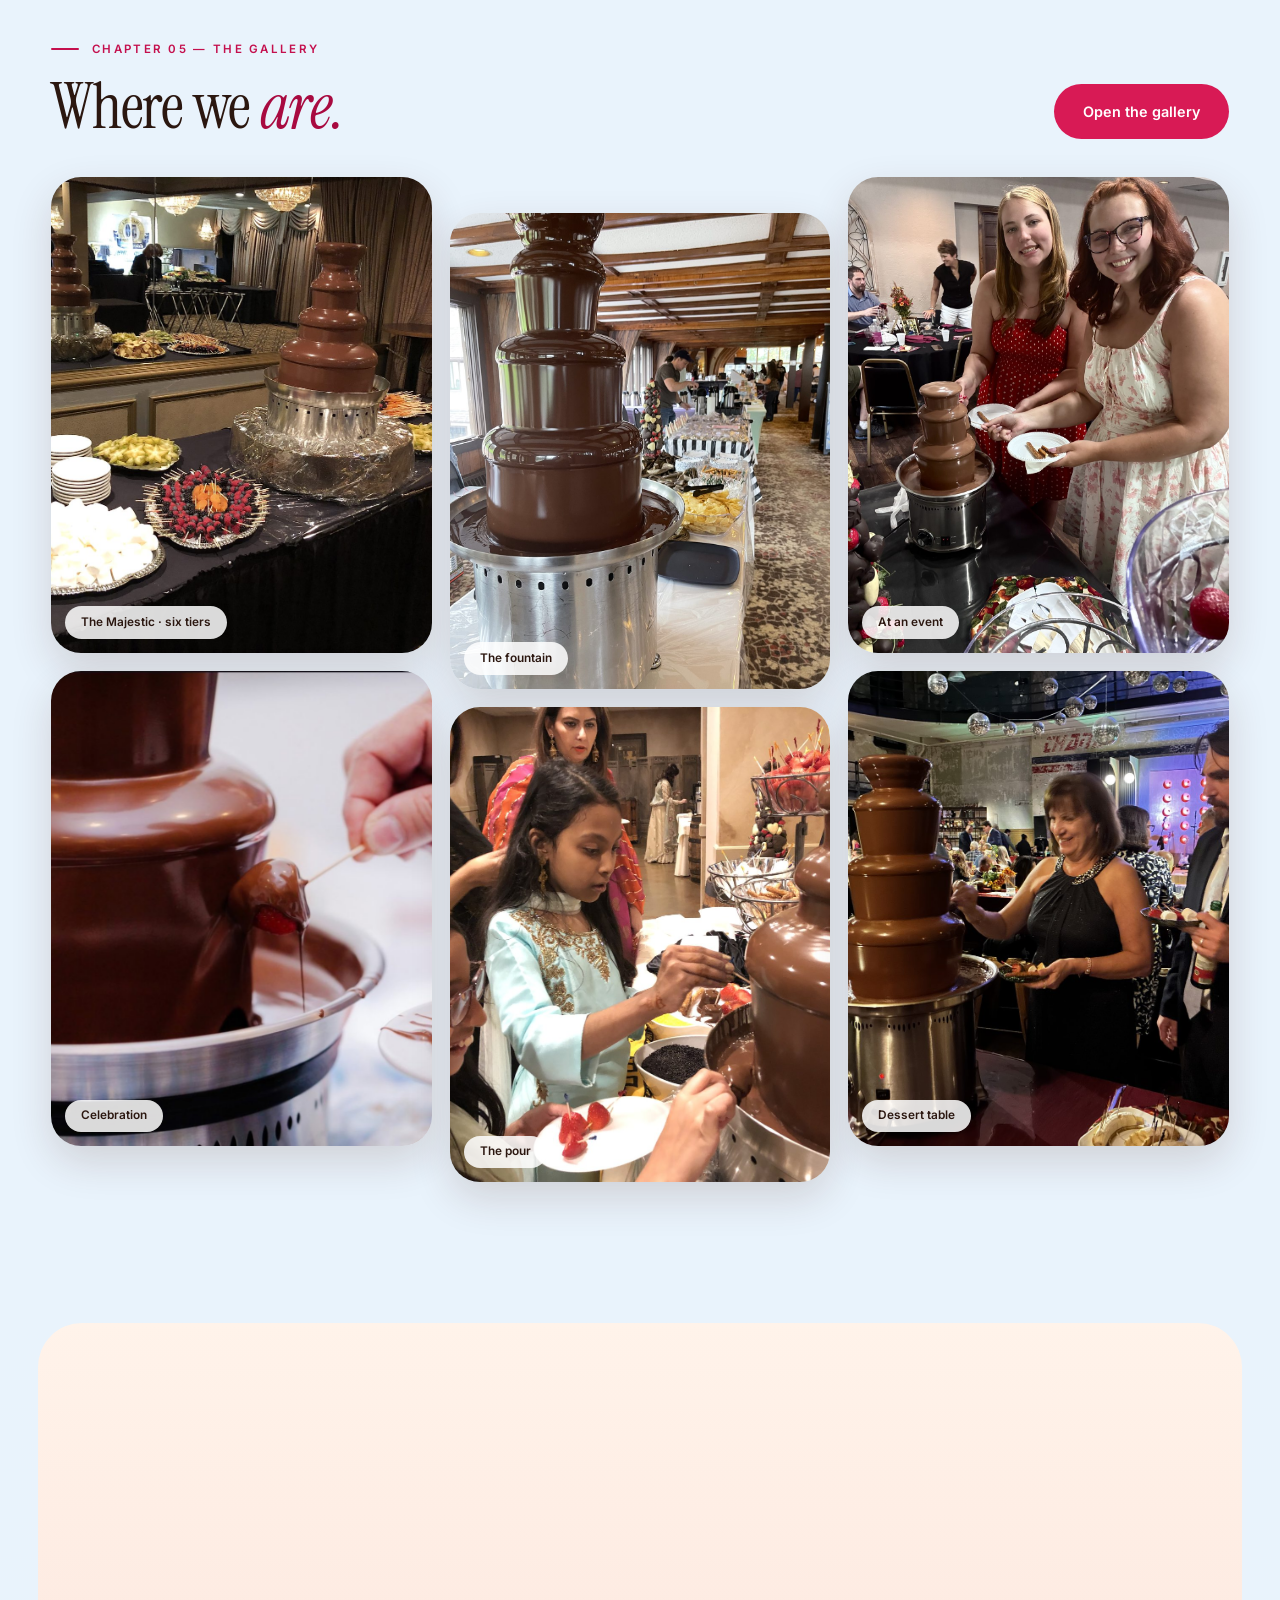
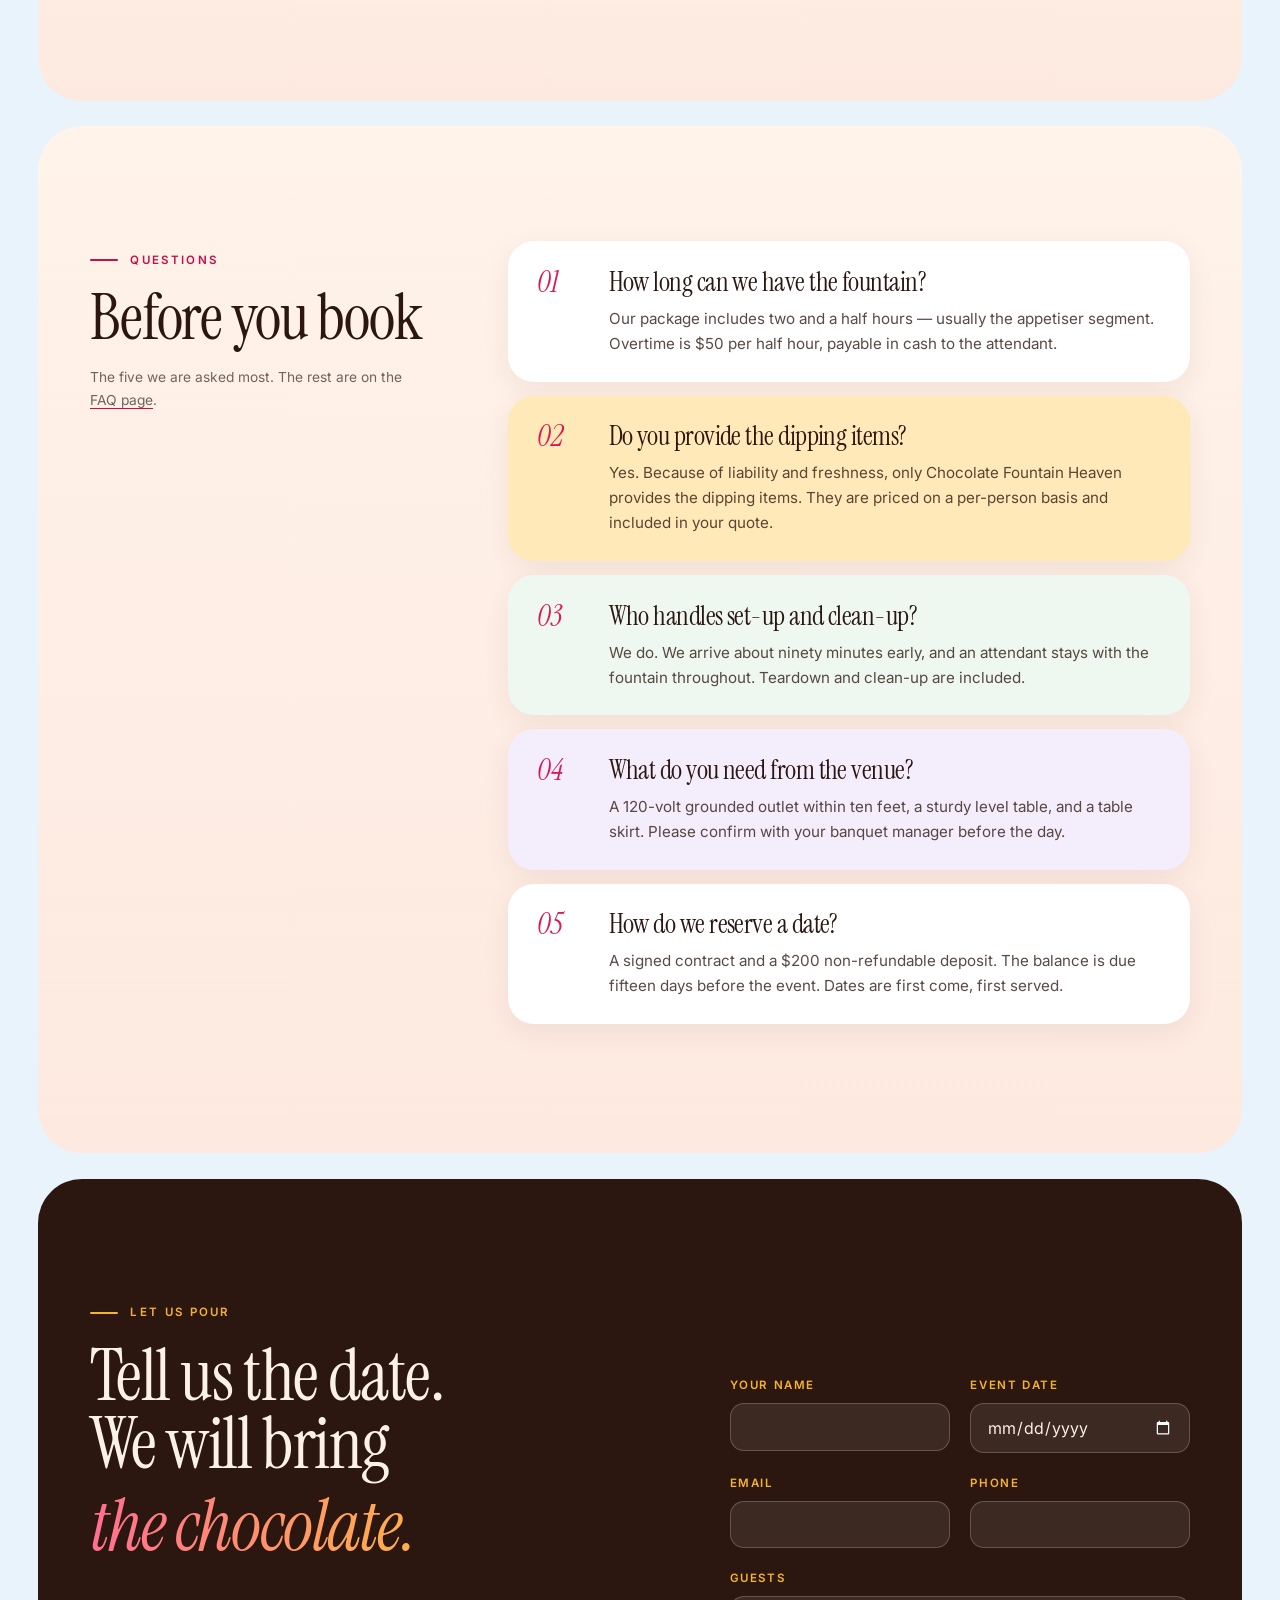
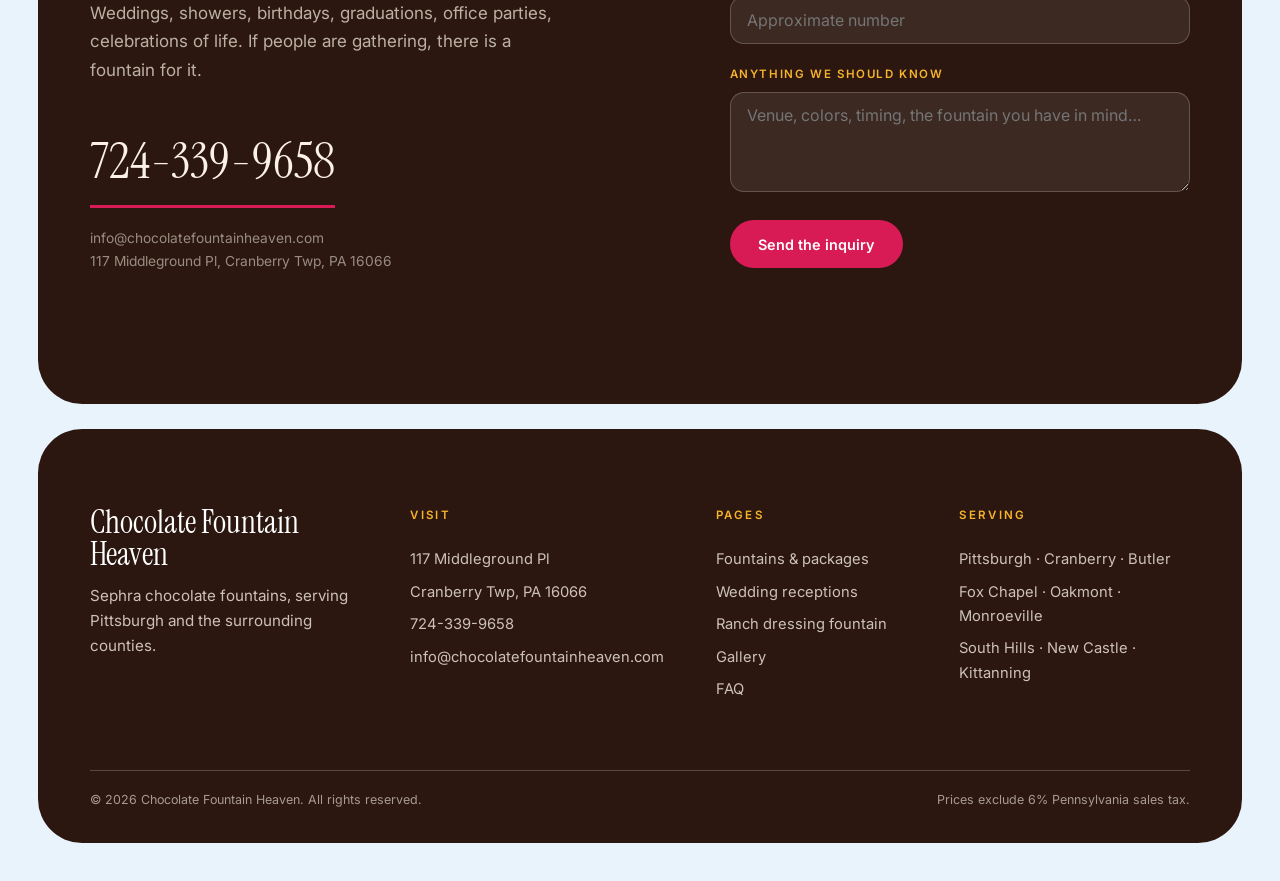
==== commit 3120b511: "Merge PR #20: Gerra's ranch wording + photo dedup (STE-791, STE-794) Approved by Mike 2026-11-27T02:" ====
--- a/site/index.html
+++ b/site/index.html
@@ -59,12 +59,11 @@
         <div class="hero__actions">
           <a class="btn btn--solid" href="contact.html">Reserve a date <i aria-hidden="true">&rarr;</i></a>
           <a class="btn btn--ghost" href="fountains.html">See the fountains</a>
-          <a class="chip chip--inline" href="tel:+17243399658"><span class="dot" aria-hidden="true">&#128222;</span><span>724-339-9658<small>call us</small></span></a>
         </div>
         <ul class="proof">
-          <li><b><span data-n="2.5">2.5</span> hrs</b><span>of enjoyment</span></li>
+          <li><b><span data-n="2.5">2.5</span> hrs</b><span>of pouring</span></li>
           <li><b><span data-n="90">90</span> min</b><span>early set-up</span></li>
-          <li><b class="proof-choc">milk, dark and white</b><span>Sephra chocolate</span></li>
+          <li><b class="proof-choc">Milk, dark &amp; white</b><span>Sephra chocolate</span></li>
         </ul>
         <p class="hero__note">Family owned. Attended service. Chocolate that keeps people at the table.</p>
       </div>
@@ -86,9 +85,15 @@
           <img src="img/cfh-rot-12.jpg" width="1600" height="1200" alt="A Sephra chocolate fountain at a catered event" loading="lazy" decoding="async">
           <img src="img/cfh-rot-13.jpg" width="1600" height="1200" alt="A Sephra chocolate fountain at a catered event" loading="lazy" decoding="async">
         </div>
-        <div class="arch2" aria-hidden="true">
+        <div class="arch2 cyc" data-cycle="4200" aria-hidden="true">
+          <img src="img/g10.jpg" alt="" width="900" height="1200" loading="lazy" decoding="async">
           <img src="img/g05.jpg" alt="" width="900" height="600" loading="lazy" decoding="async">
-        </div>
+          <img src="img/g04.jpg" alt="" width="900" height="1350" loading="lazy" decoding="async">
+          <img src="img/g11.jpg" alt="" width="900" height="1008" loading="lazy" decoding="async">
+        </div>
+        <div class="chip chip--1"><span class="dot" aria-hidden="true">&#127851;</span><div>Attended service<small>always, start to finish</small></div></div>
+        <div class="chip chip--2"><span class="dot" aria-hidden="true">&#10024;</span><div>Fresh-cut dippers<small>always included</small></div></div>
+        <div class="chip chip--3"><span class="dot" aria-hidden="true">&#128222;</span><div><a href="tel:+17243399658">724-339-9658</a><small>call us</small></div></div>
       </div>
     </div>
   </section>
@@ -135,7 +140,7 @@
 
         <div class="bento" data-reveal>
           <div class="bento__card bento__card--big">
-            <img src="img/cfh-g-26.jpg" width="701" height="1500" loading="lazy" style="object-position:50% 30%" alt="The Majestic chocolate fountain on a black table with a gold runner, against a barn wall lit in blue">
+            <img src="img/home-4.jpg" srcset="img/home-4-800w.jpg 800w, img/home-4-1200w.jpg 1200w, img/home-4.jpg 1920w" sizes="(min-width: 960px) 40vw, 90vw" width="1920" height="2560" loading="lazy" alt="The Majestic six-tier chocolate fountain">
             <span class="bento__tag">Newest &middot; 44&Prime; &middot; six tiers</span>
             <h3>The Majestic</h3>
             <p>Our largest Sephra fountain and the one people photograph. A cascading six-tier presentation that reads as the centerpiece of a room &mdash; and still works for a party of one hundred or two thousand.</p>
@@ -144,7 +149,7 @@
           <div class="bento__card bento__card--berry">
             <span class="bento__tag">Attended</span>
             <h3>The 34&Prime;</h3>
-            <p>A full-service statement piece for receptions and corporate evenings. Delivery, set-up, tear-down and clean-up are included, along with 2.5 hours of enjoyment.</p>
+            <p>A full-service statement piece for receptions and corporate evenings. Delivery, set-up, tear-down and clean-up are included, along with 2.5 hours of pouring.</p>
             <div class="bento__price">Quoted</div>
           </div>
           <div class="bento__card bento__card--gold">
@@ -170,7 +175,7 @@
   <section class="section">
     <div class="wrap feature">
       <div class="feature__media" data-reveal>
-        <img src="img/home-4.jpg" srcset="img/home-4-800w.jpg 800w, img/home-4-1200w.jpg 1200w, img/home-4.jpg 1920w" sizes="(min-width: 820px) 46vw, 100vw" width="1920" height="2560" loading="lazy" alt="A close view of a chocolate fountain display">
+        <img src="img/cfh-g-07.jpg" width="1125" height="1500" loading="lazy" alt="A close view of a chocolate fountain display">
         <span class="feature__cap">The Majestic &middot; 44 inches</span>
       </div>
       <div data-reveal>
@@ -297,7 +302,7 @@
         <figure><img src="img/cfh-g-02.jpg" alt="A Sephra chocolate fountain at a catered event" width="1500" height="1125" loading="lazy"><figcaption>The Majestic &middot; six tiers</figcaption></figure>
         <figure><img src="img/cfh-g-01.jpg" alt="A Sephra chocolate fountain at a catered event" width="1125" height="1500" loading="lazy"><figcaption>The fountain</figcaption></figure>
         <figure><img src="img/cfh-g-03.jpg" alt="A Sephra chocolate fountain at a catered event" width="1125" height="1500" loading="lazy"><figcaption>At an event</figcaption></figure>
-        <figure><img src="img/cfh-g-07.jpg" alt="A Sephra chocolate fountain at a catered event" width="1125" height="1500" loading="lazy"><figcaption>Celebration</figcaption></figure>
+        <figure><img src="img/cfh-g-14.jpg" alt="A Sephra chocolate fountain at a catered event" width="1500" height="1008" loading="lazy"><figcaption>Celebration</figcaption></figure>
         <figure><img src="img/cfh-g-13.jpg" alt="A Sephra chocolate fountain at a catered event" width="1500" height="1125" loading="lazy"><figcaption>The pour</figcaption></figure>
         <figure><img src="img/cfh-g-20.jpg" alt="A Sephra chocolate fountain at a catered event" width="1500" height="1125" loading="lazy"><figcaption>Dessert table</figcaption></figure>
       </div>
@@ -400,7 +405,7 @@
     <div class="foot__grid">
       <div class="foot__brand">
         <b>Chocolate Fountain Heaven</b>
-        <p>Sephra chocolate fountain serving Pittsburgh and the tri-state area and beyond. Yes, we travel!</p>
+        <p>Sephra chocolate fountains, serving Pittsburgh and the surrounding counties.</p>
       </div>
       <div>
         <h4>Visit</h4>
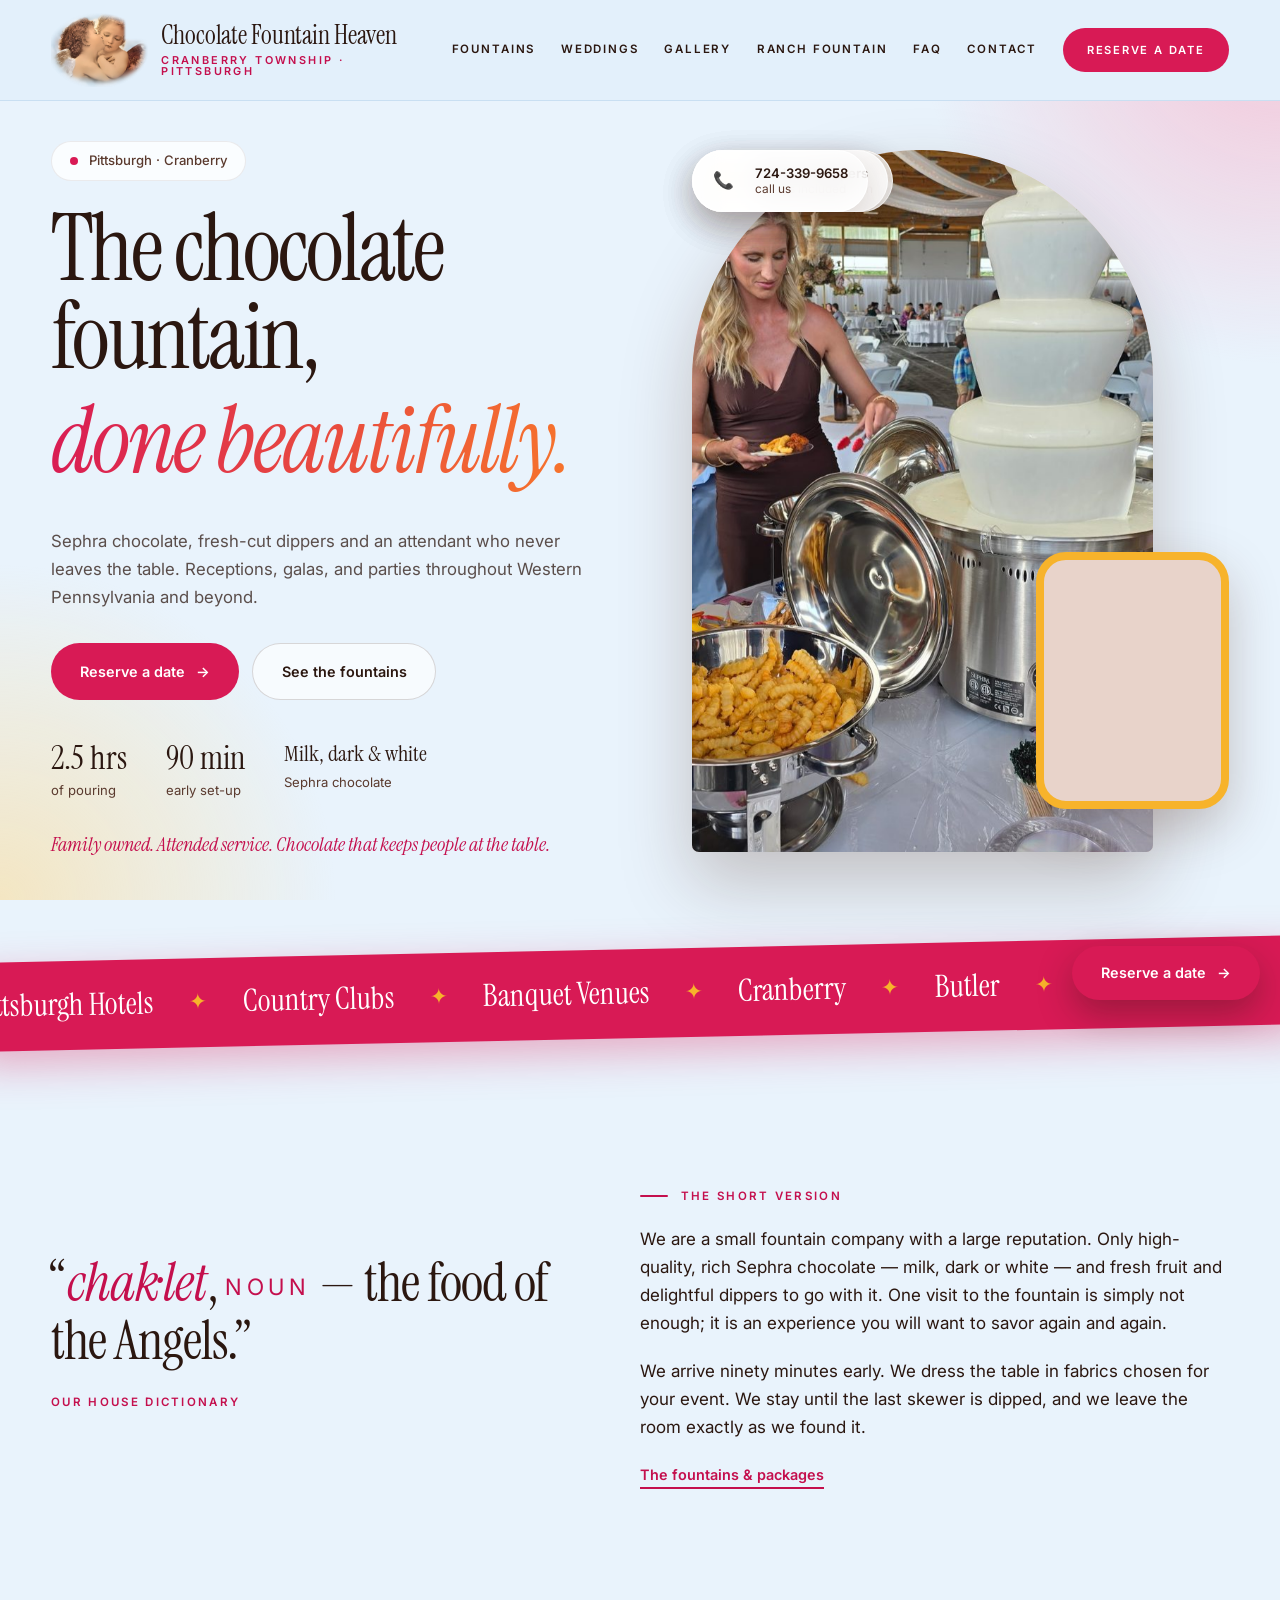
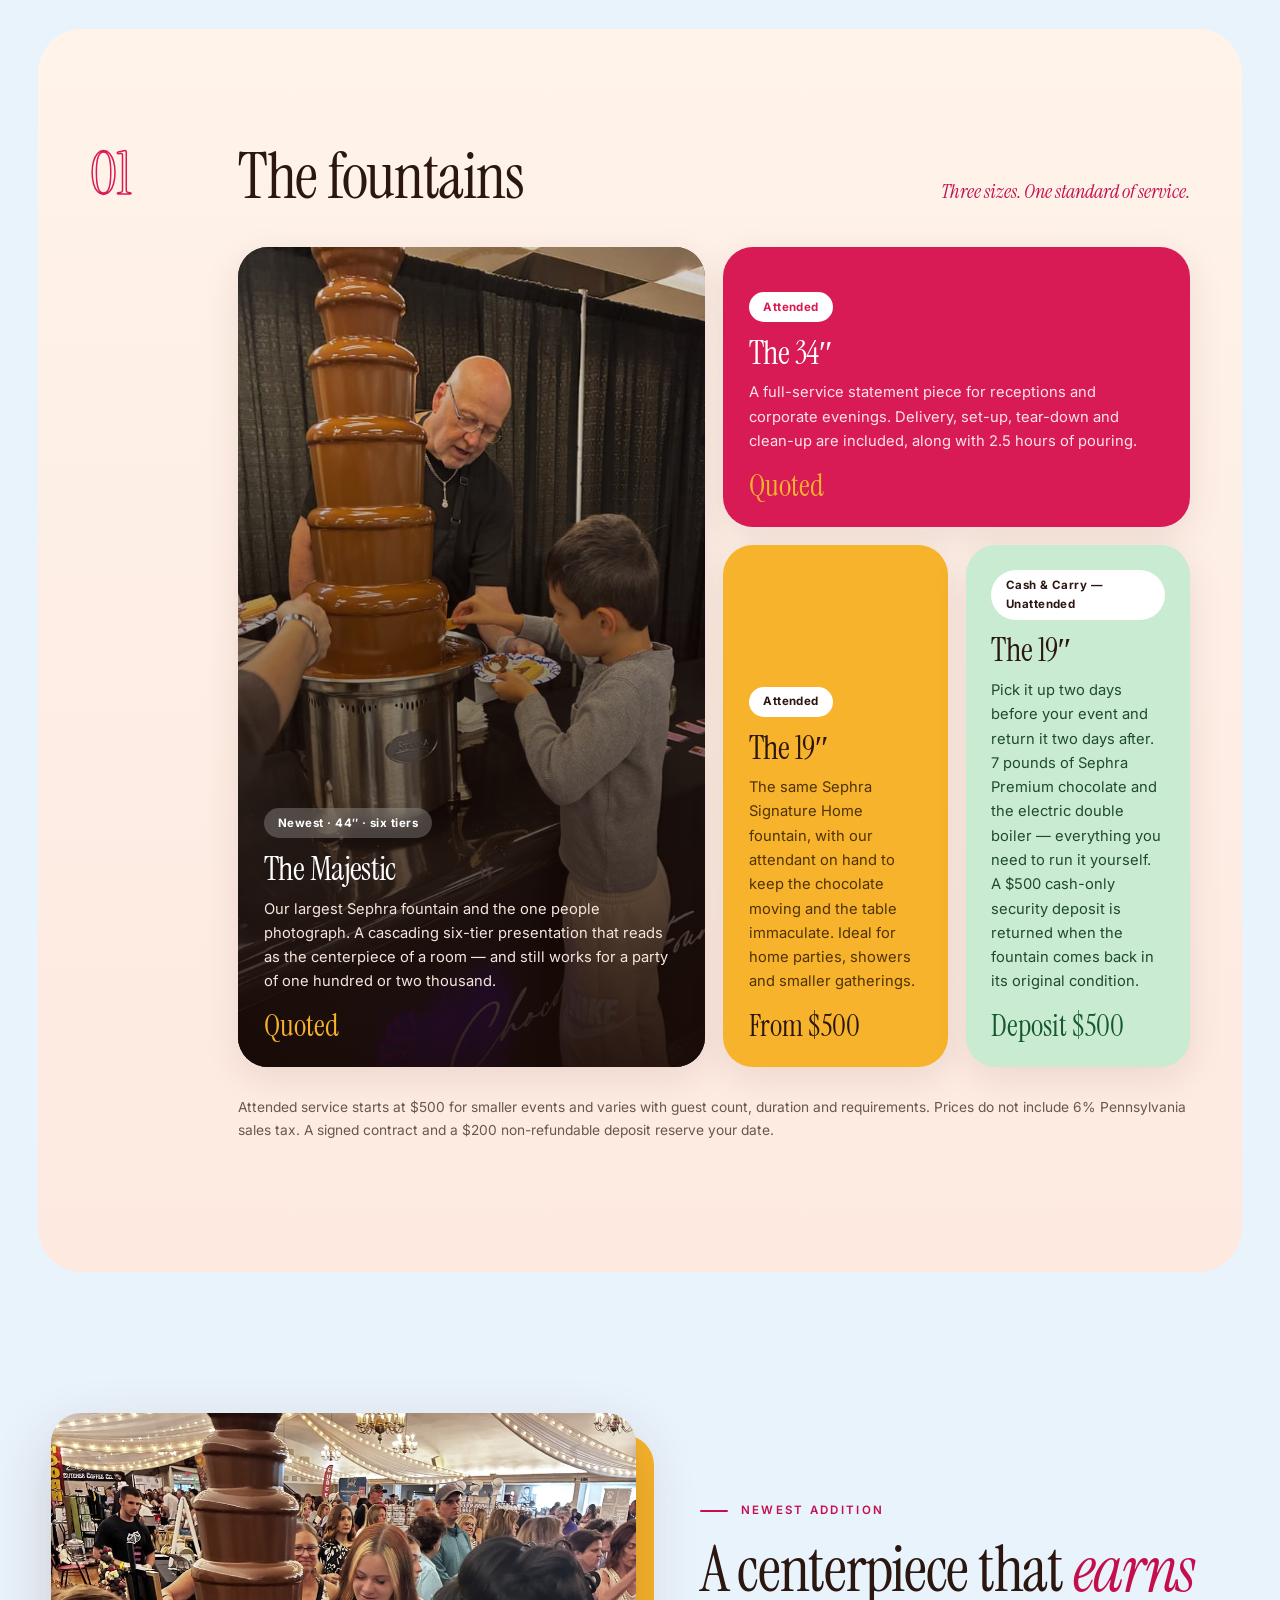
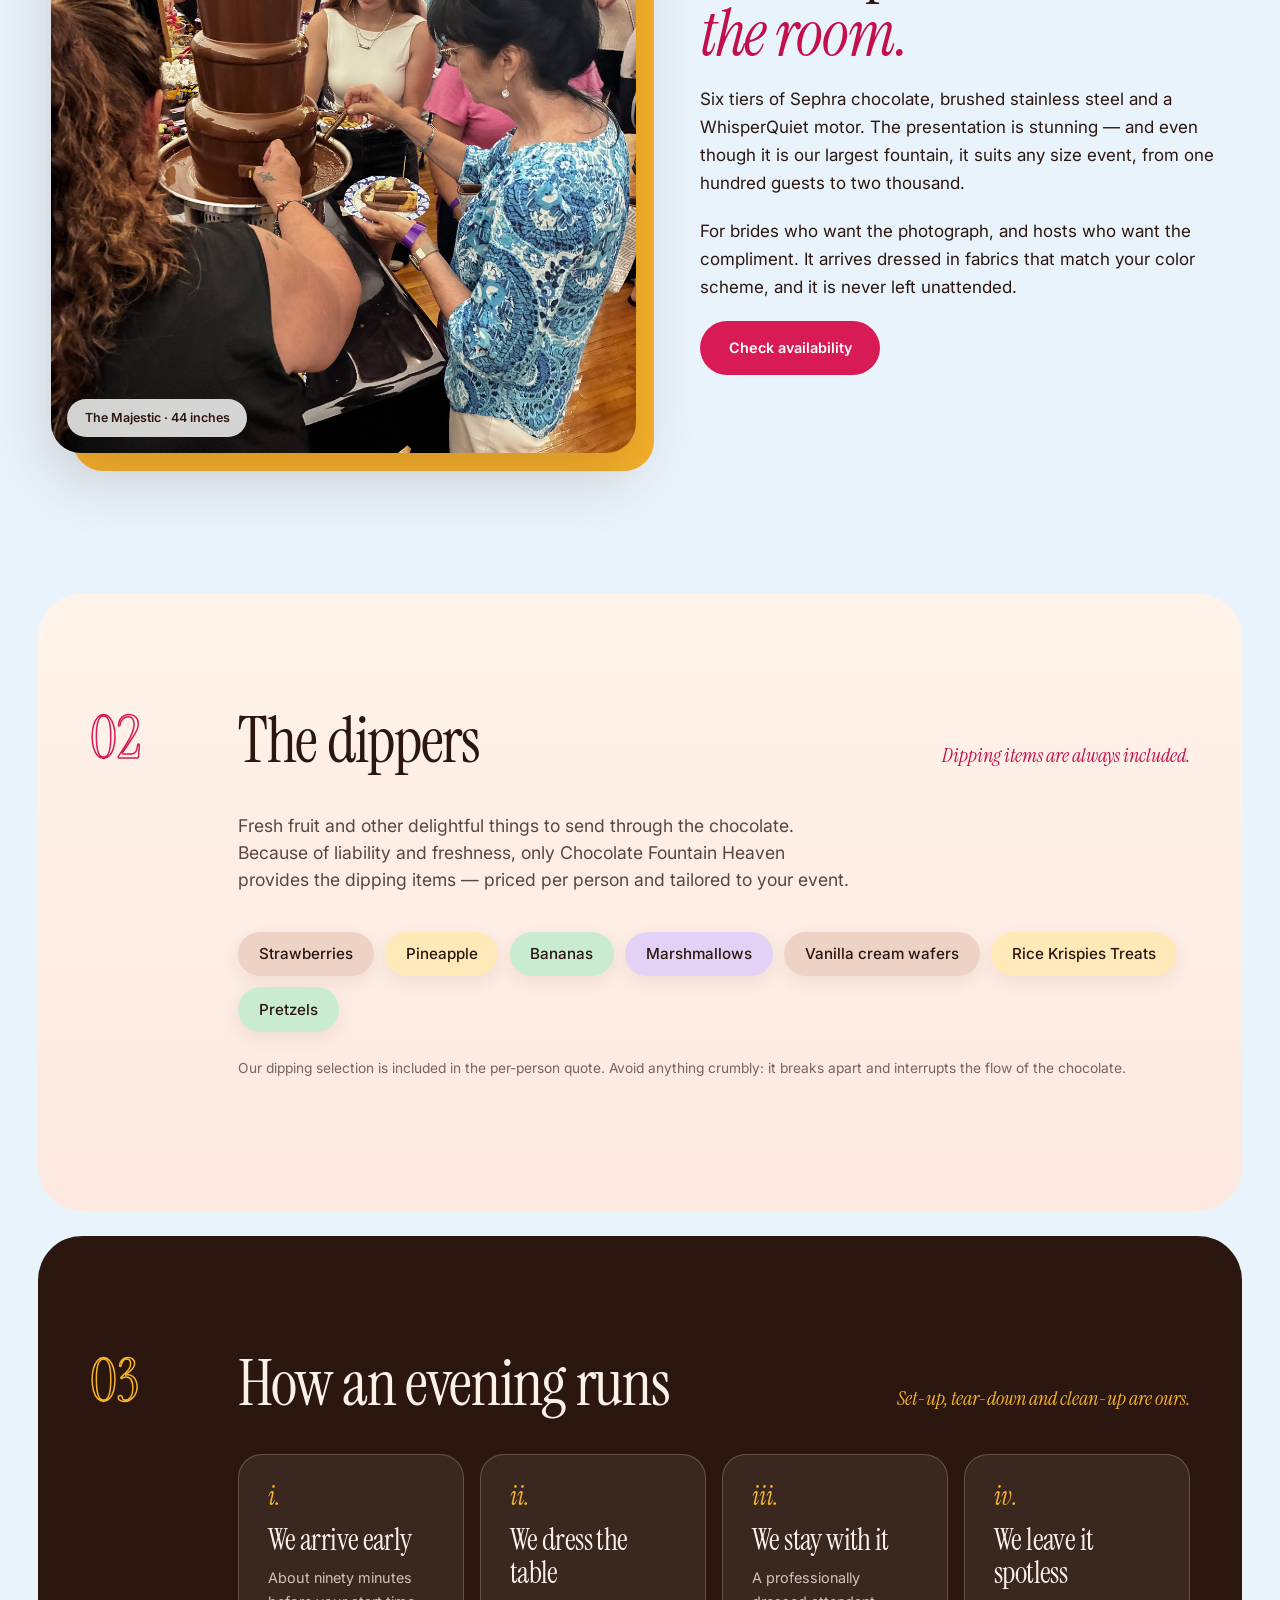
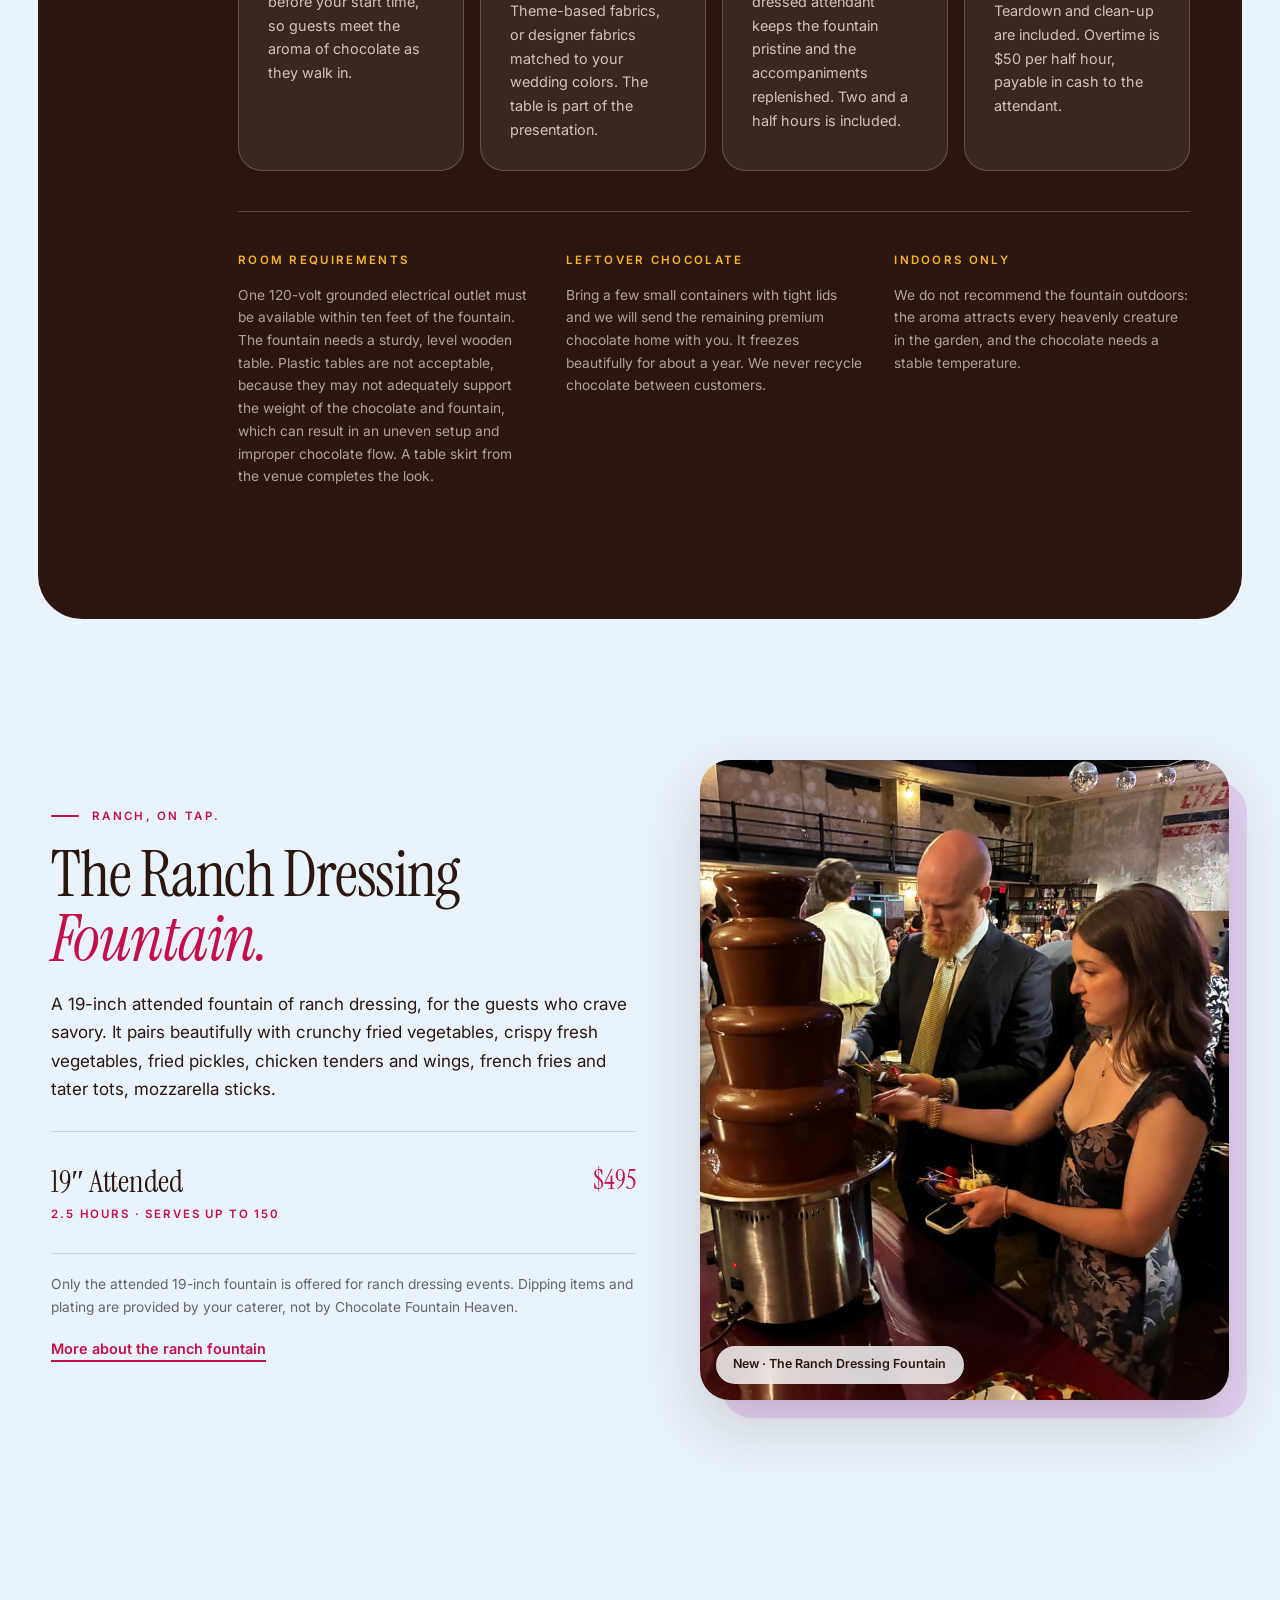
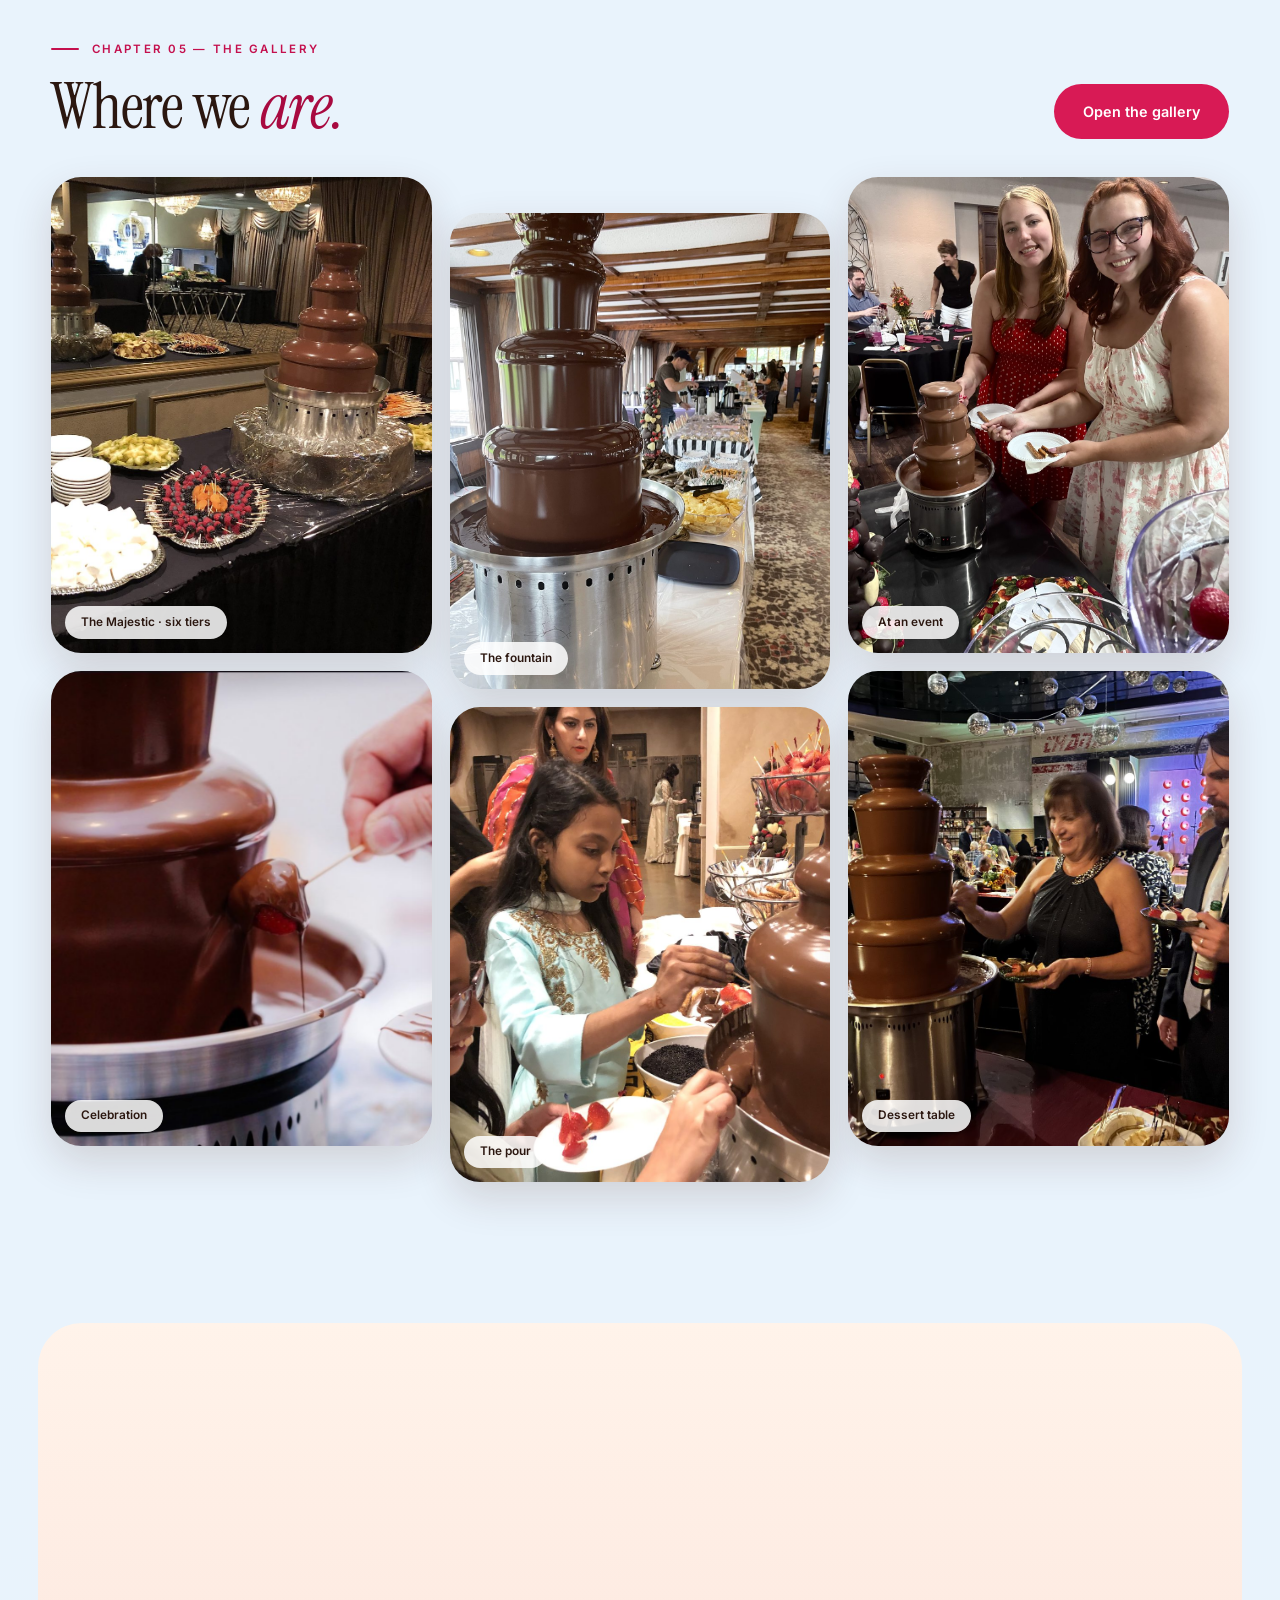
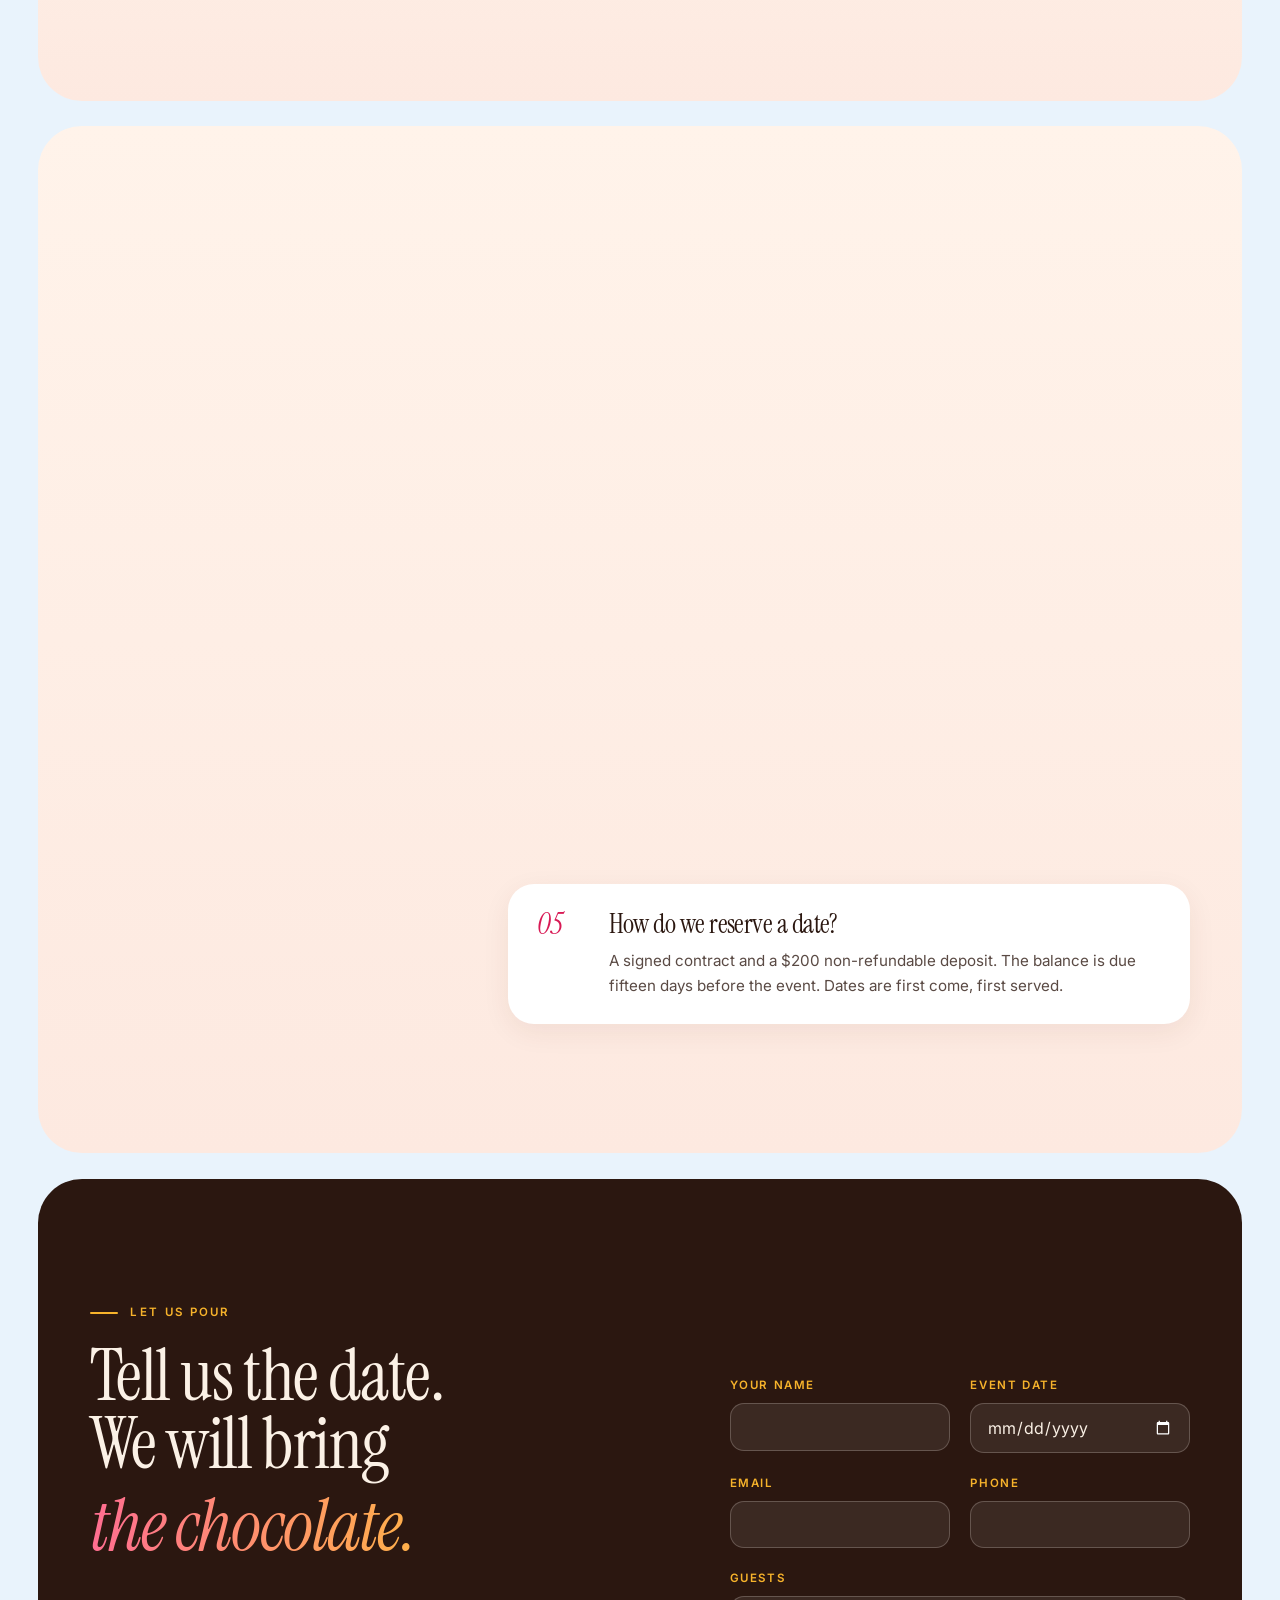
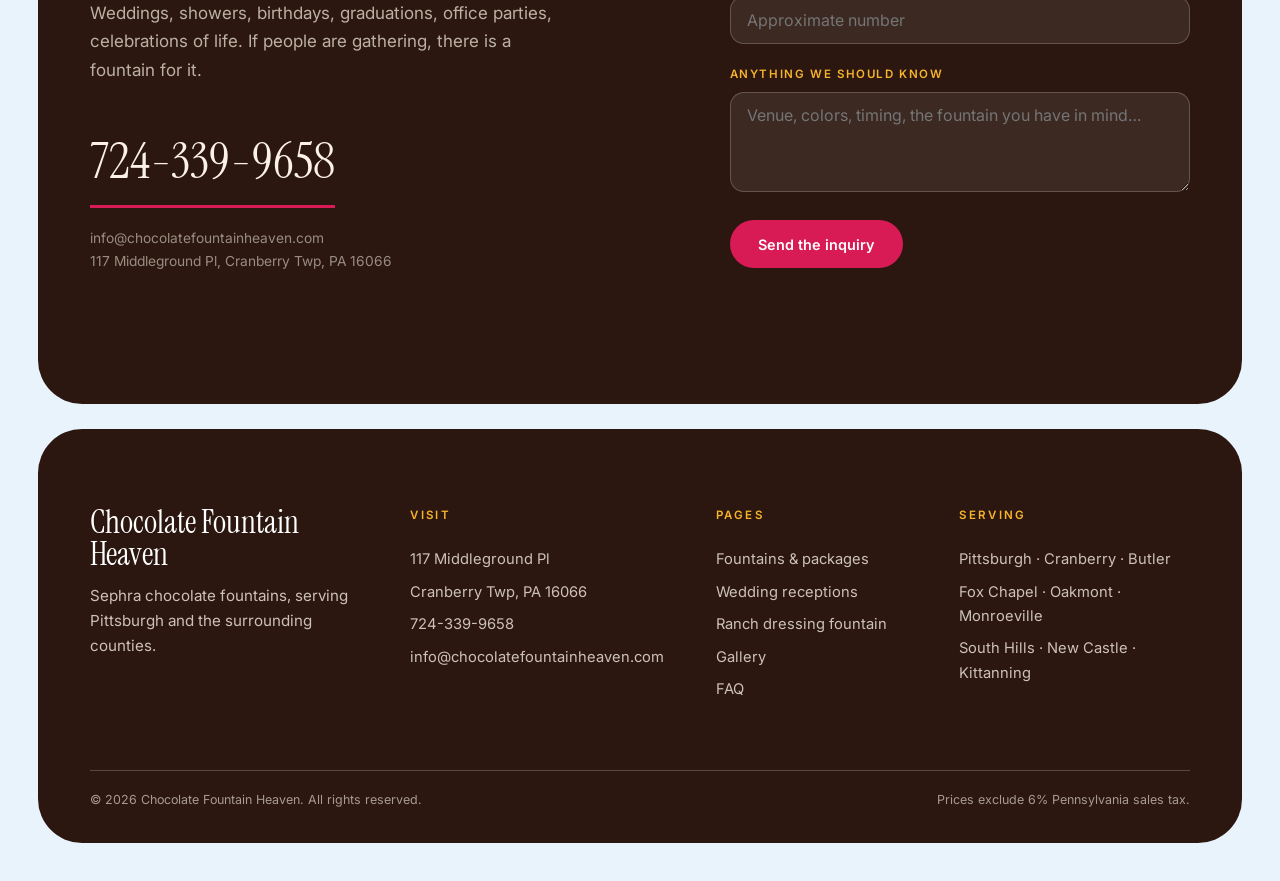
==== commit 8f6ccaba: "Merge 2d726321f8eae7beb6f777890a33d9d311f5e62e into 3120b511576c7477aba02208aa182450081ea37b" ====
--- a/site/index.html
+++ b/site/index.html
@@ -334,7 +334,7 @@
           <div class="q-n">01</div>
           <div>
             <h3>How long can we have the fountain?</h3>
-            <p>Our package includes two and a half hours &mdash; usually the appetiser segment. Overtime is $50 per half hour, payable in cash to the attendant.</p>
+            <p>Our package includes two and a half hours &mdash; usually the appetizer segment. Overtime is $50 per half hour, payable in cash to the attendant.</p>
           </div>
         </div>
         <div class="faq__item" data-reveal>
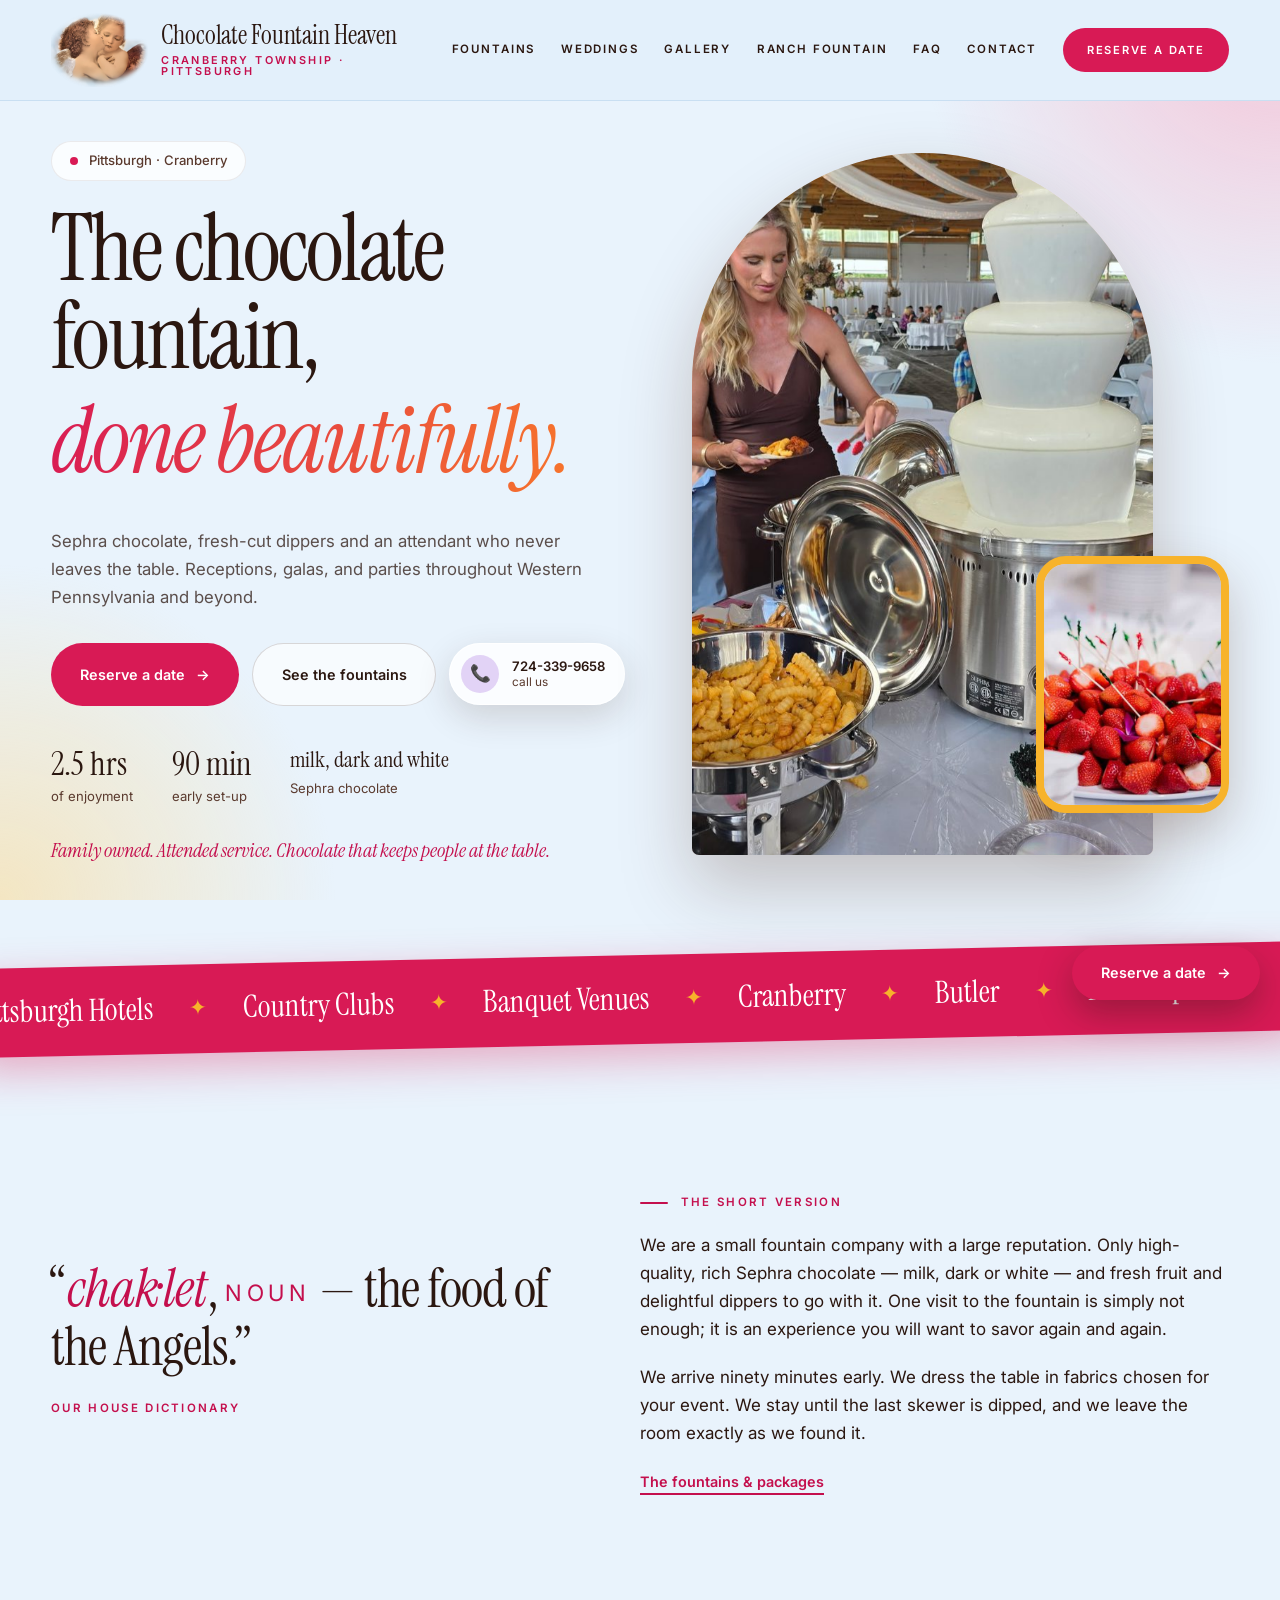
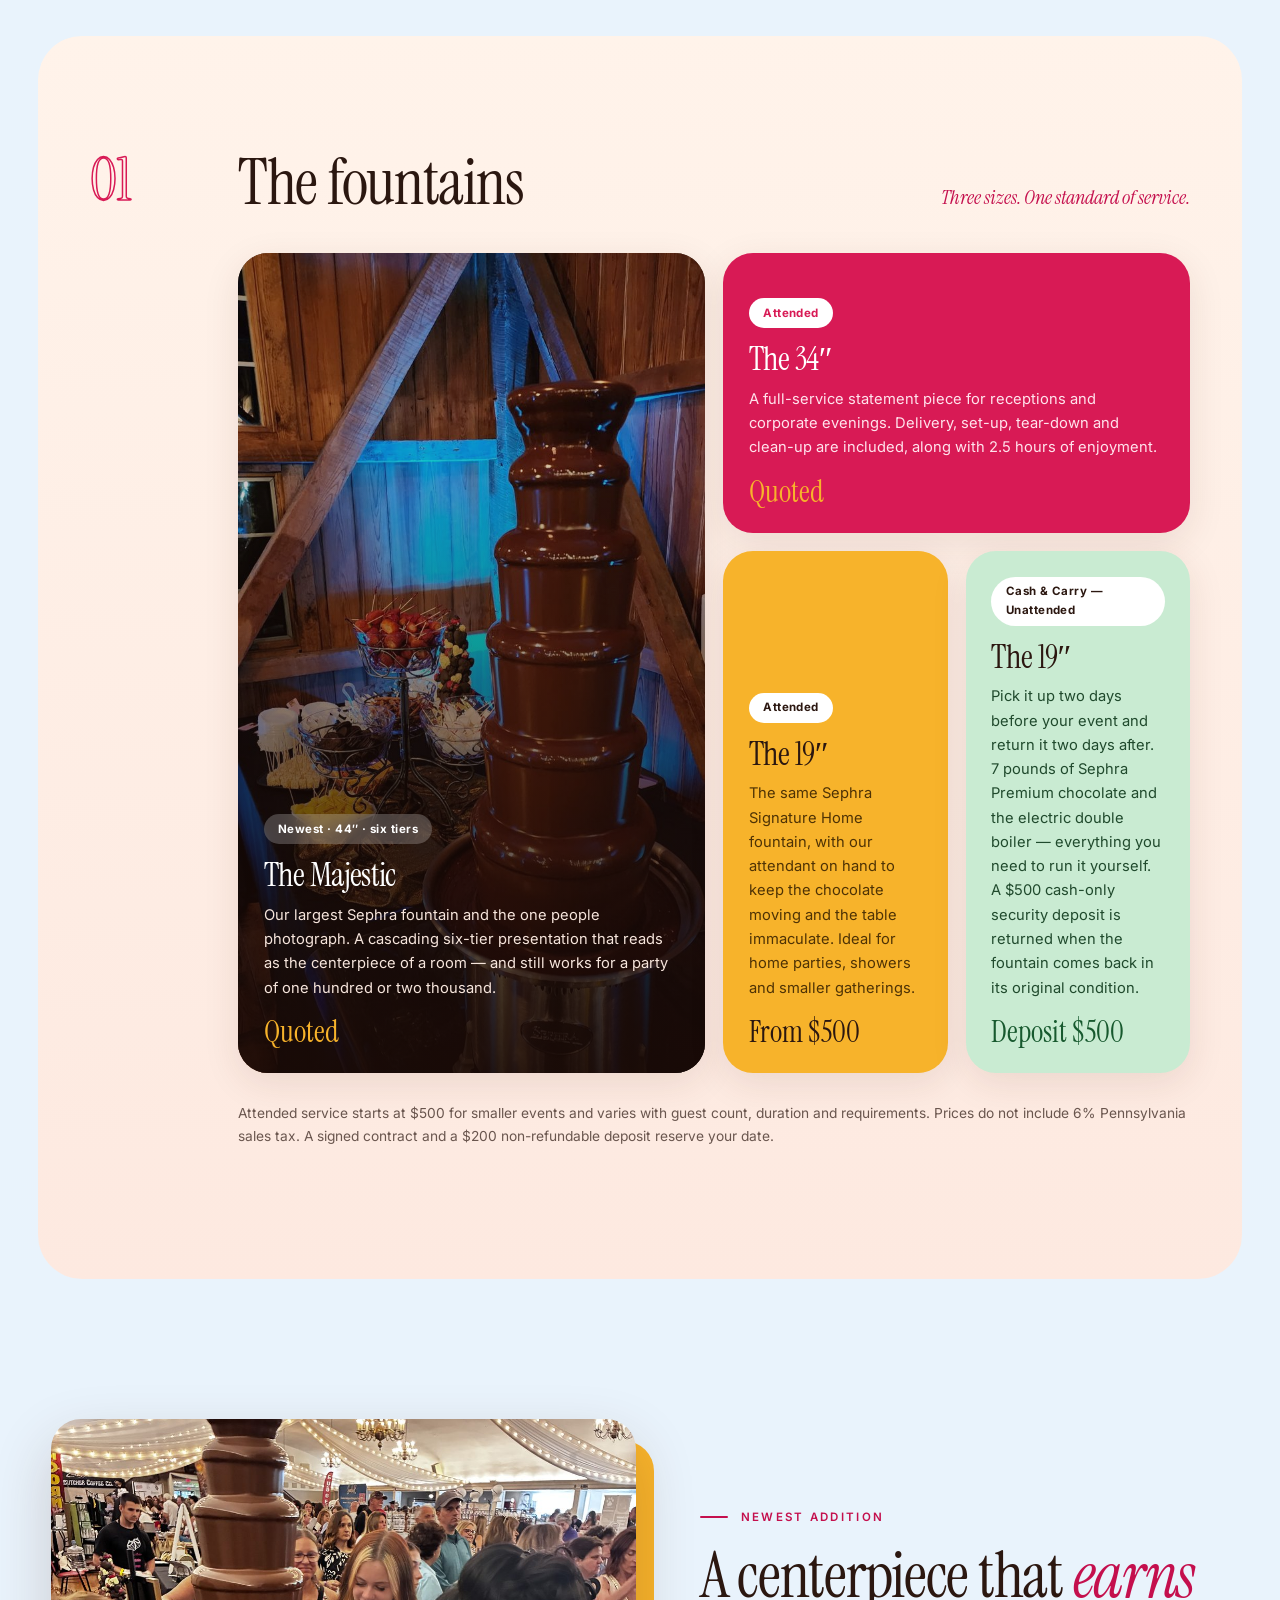
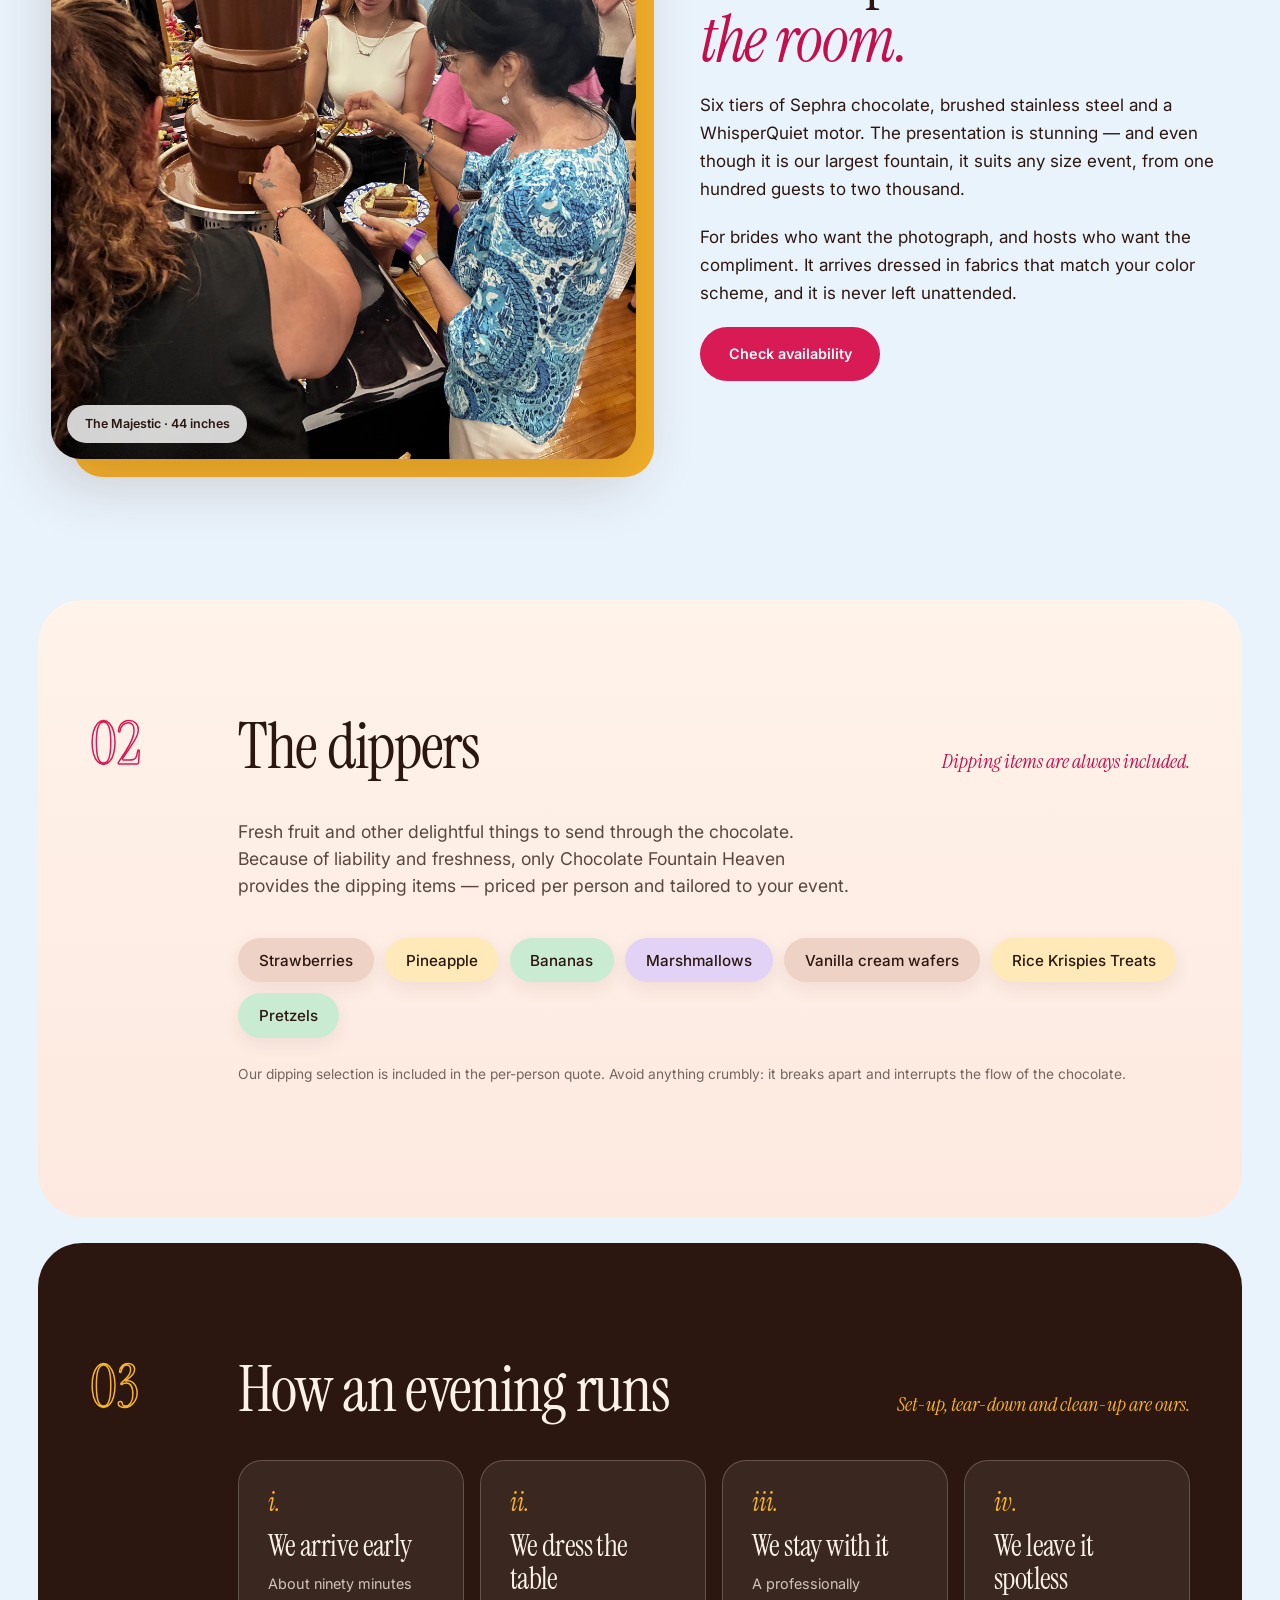
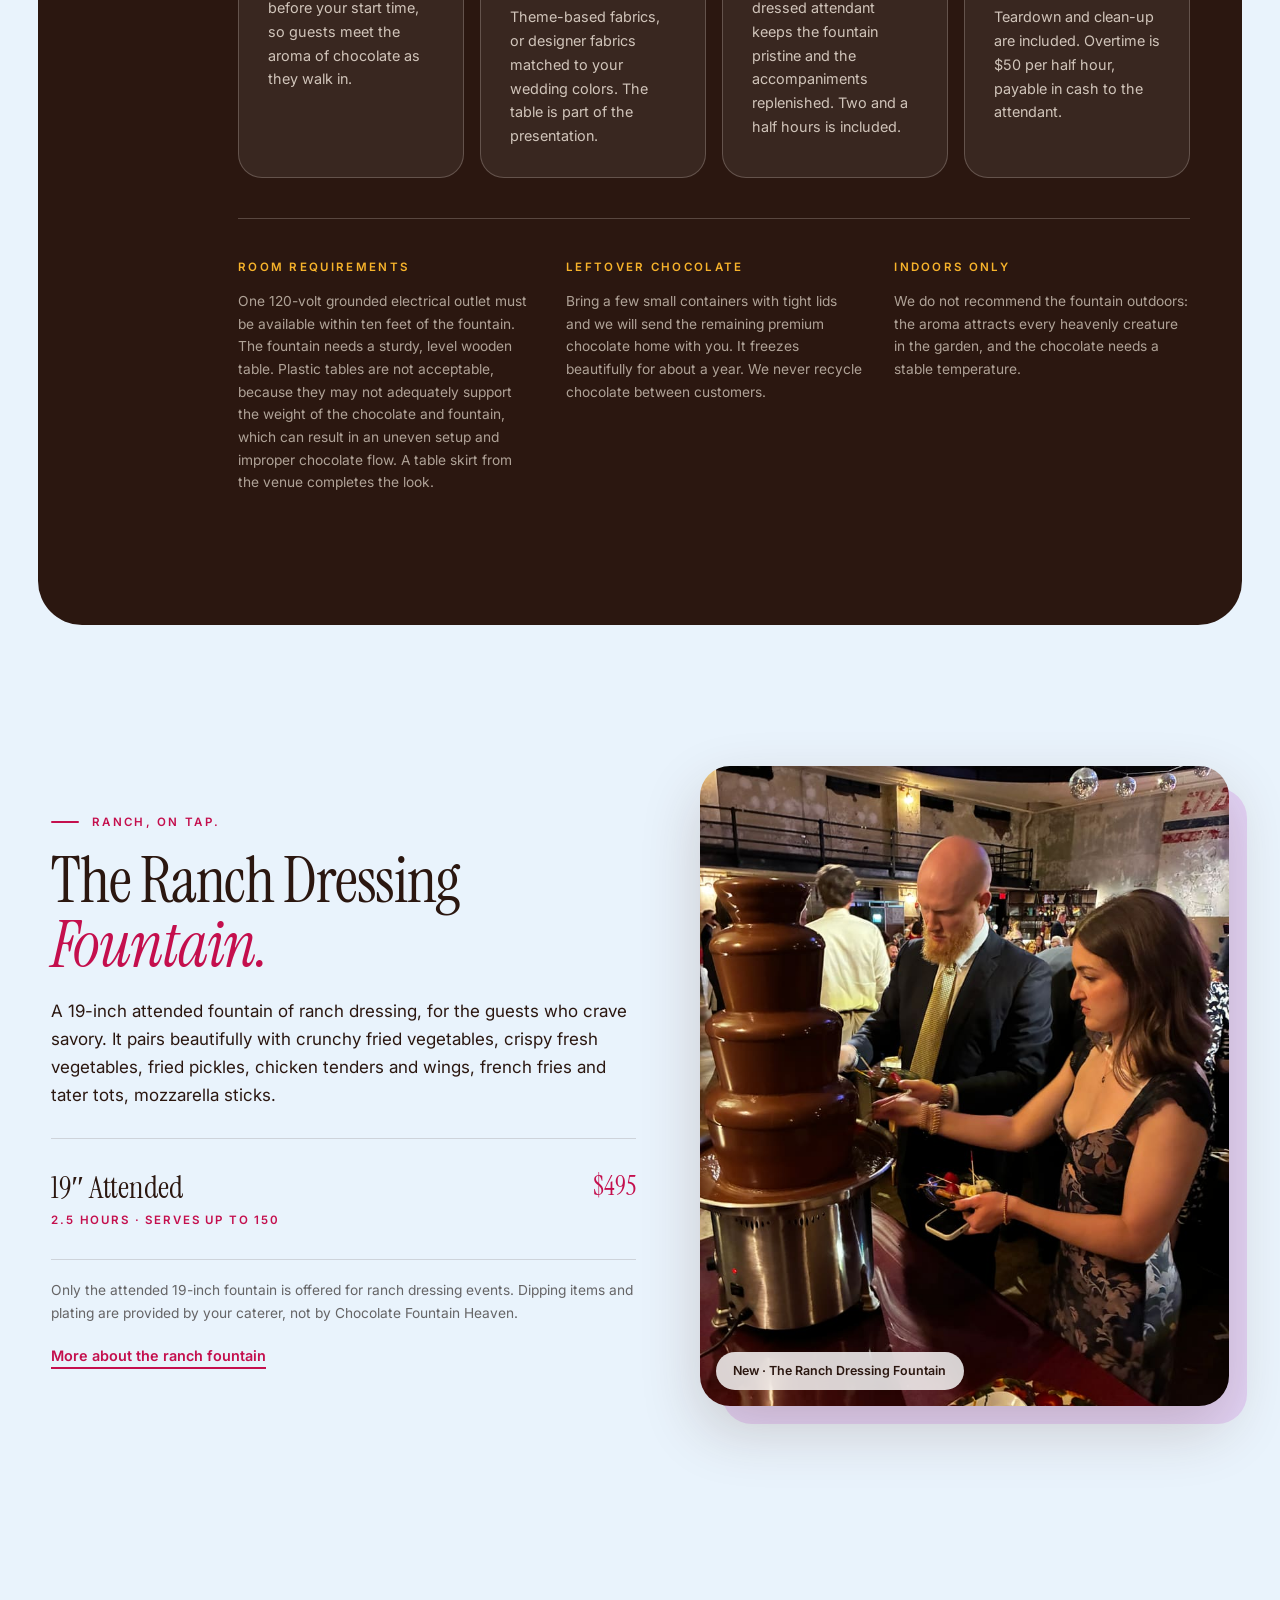
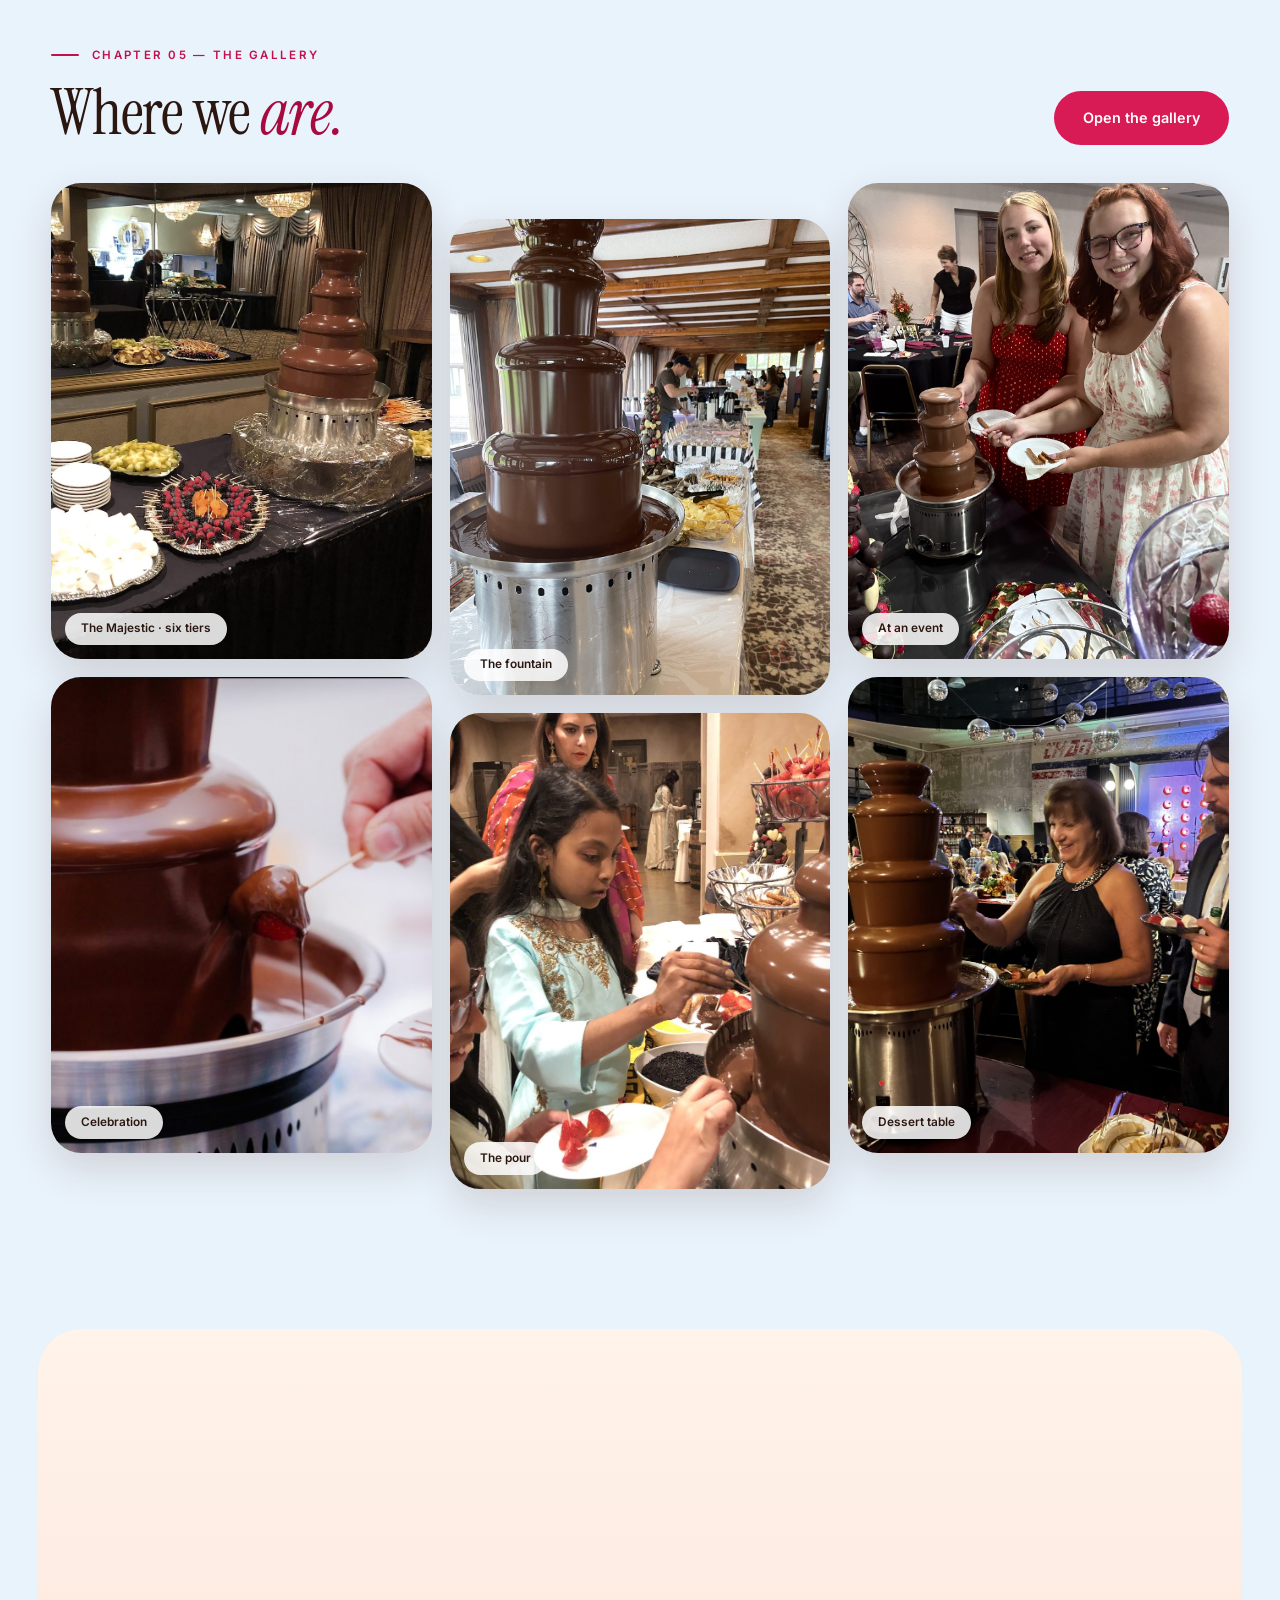
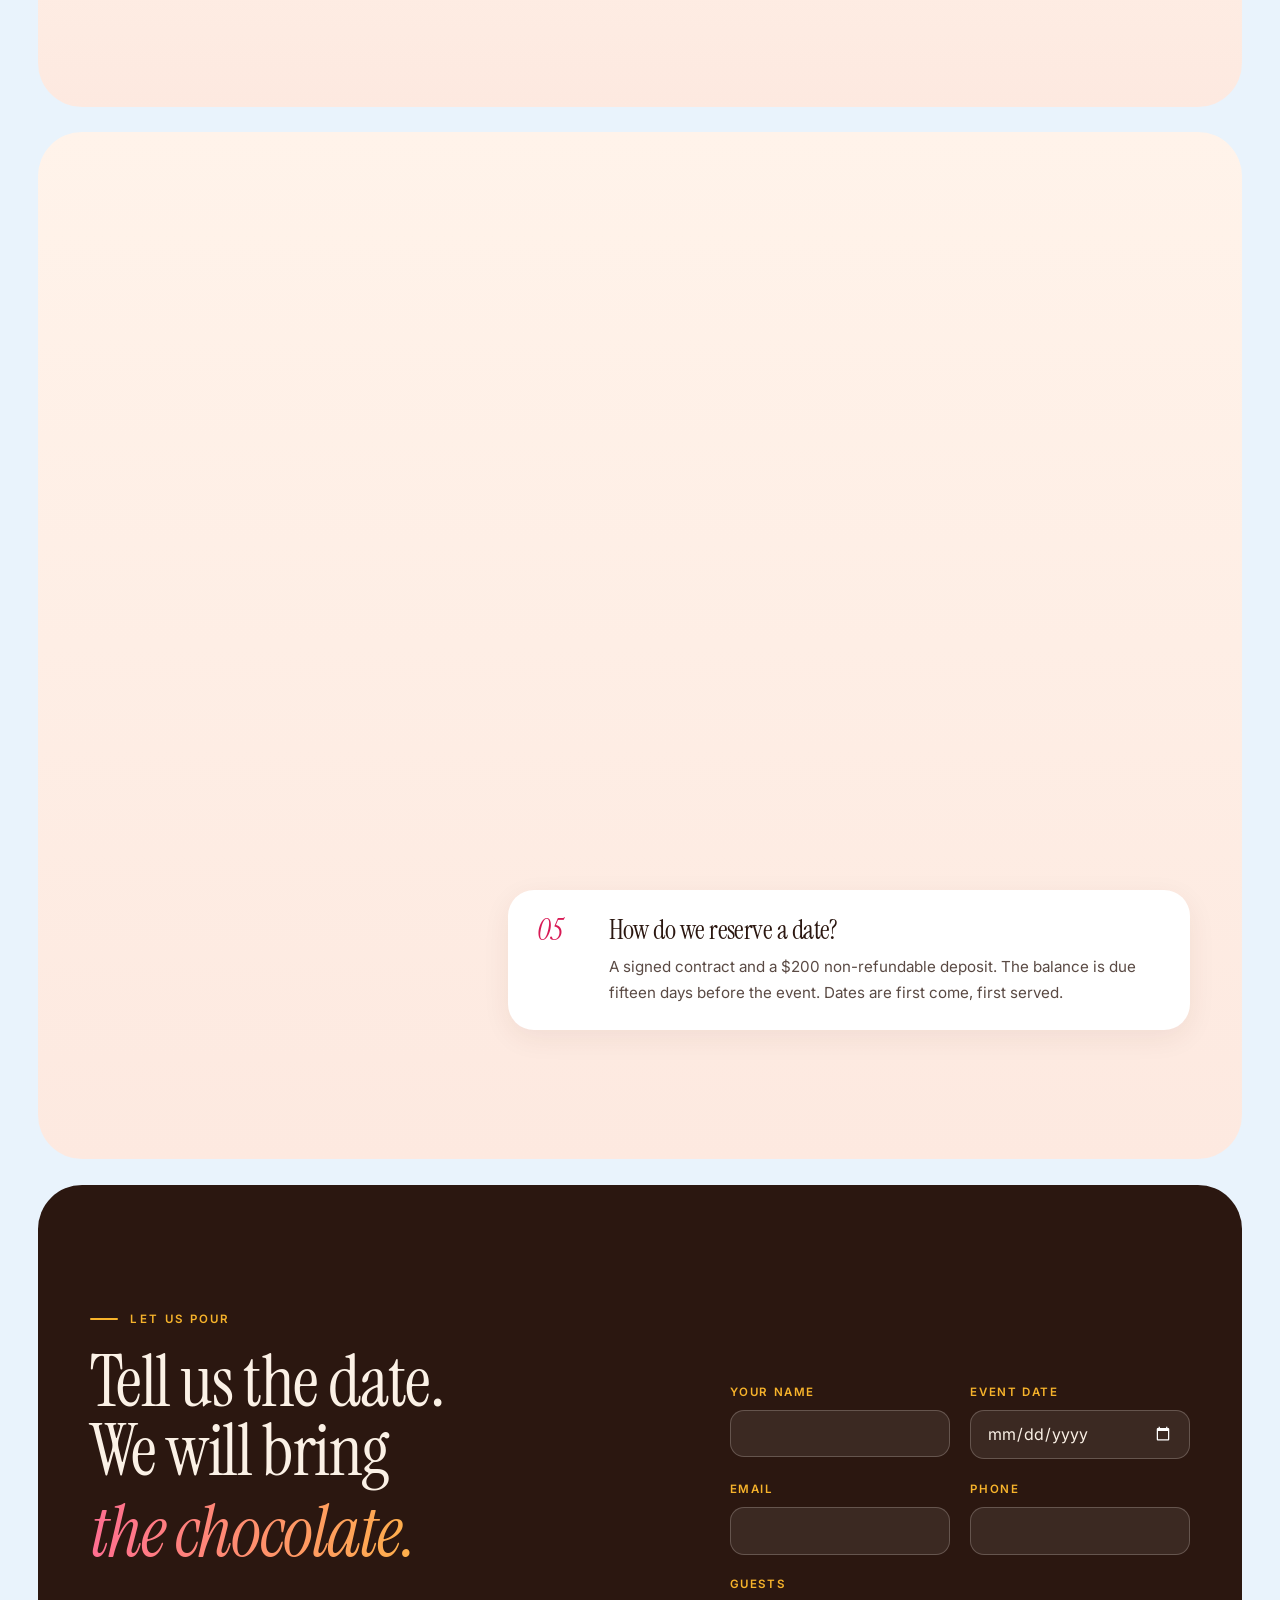
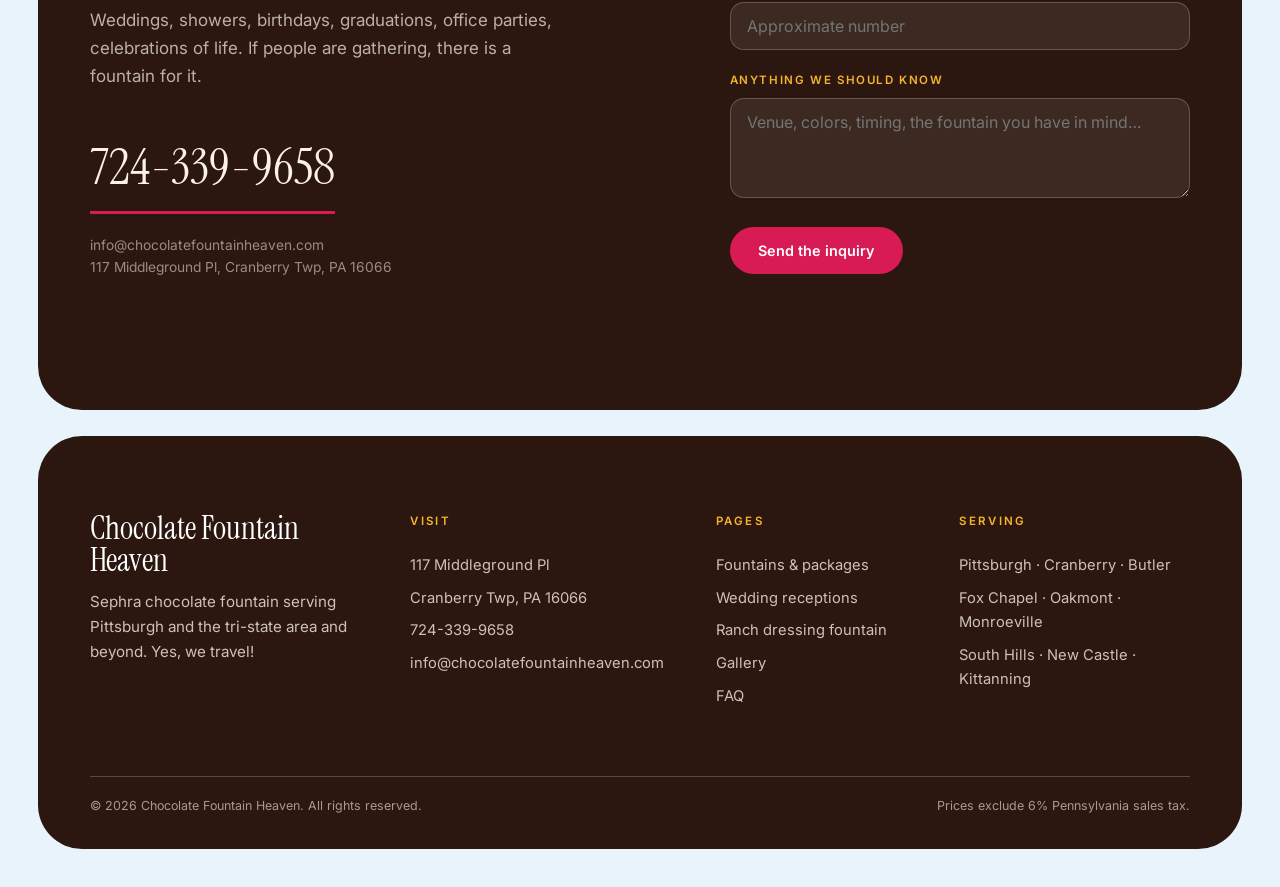
==== commit 9a33e4c4: "Merge PR #23 into main: Gerra's 26 Nov revision set (STE-800/816-822) Whole-PR release per the issue" ====
--- a/site/index.html
+++ b/site/index.html
@@ -59,11 +59,12 @@
         <div class="hero__actions">
           <a class="btn btn--solid" href="contact.html">Reserve a date <i aria-hidden="true">&rarr;</i></a>
           <a class="btn btn--ghost" href="fountains.html">See the fountains</a>
+          <a class="chip chip--inline" href="tel:+17243399658"><span class="dot" aria-hidden="true">&#128222;</span><span>724-339-9658<small>call us</small></span></a>
         </div>
         <ul class="proof">
-          <li><b><span data-n="2.5">2.5</span> hrs</b><span>of pouring</span></li>
+          <li><b><span data-n="2.5">2.5</span> hrs</b><span>of enjoyment</span></li>
           <li><b><span data-n="90">90</span> min</b><span>early set-up</span></li>
-          <li><b class="proof-choc">Milk, dark &amp; white</b><span>Sephra chocolate</span></li>
+          <li><b class="proof-choc">milk, dark and white</b><span>Sephra chocolate</span></li>
         </ul>
         <p class="hero__note">Family owned. Attended service. Chocolate that keeps people at the table.</p>
       </div>
@@ -85,15 +86,9 @@
           <img src="img/cfh-rot-12.jpg" width="1600" height="1200" alt="A Sephra chocolate fountain at a catered event" loading="lazy" decoding="async">
           <img src="img/cfh-rot-13.jpg" width="1600" height="1200" alt="A Sephra chocolate fountain at a catered event" loading="lazy" decoding="async">
         </div>
-        <div class="arch2 cyc" data-cycle="4200" aria-hidden="true">
-          <img src="img/g10.jpg" alt="" width="900" height="1200" loading="lazy" decoding="async">
+        <div class="arch2" aria-hidden="true">
           <img src="img/g05.jpg" alt="" width="900" height="600" loading="lazy" decoding="async">
-          <img src="img/g04.jpg" alt="" width="900" height="1350" loading="lazy" decoding="async">
-          <img src="img/g11.jpg" alt="" width="900" height="1008" loading="lazy" decoding="async">
-        </div>
-        <div class="chip chip--1"><span class="dot" aria-hidden="true">&#127851;</span><div>Attended service<small>always, start to finish</small></div></div>
-        <div class="chip chip--2"><span class="dot" aria-hidden="true">&#10024;</span><div>Fresh-cut dippers<small>always included</small></div></div>
-        <div class="chip chip--3"><span class="dot" aria-hidden="true">&#128222;</span><div><a href="tel:+17243399658">724-339-9658</a><small>call us</small></div></div>
+        </div>
       </div>
     </div>
   </section>
@@ -140,7 +135,7 @@
 
         <div class="bento" data-reveal>
           <div class="bento__card bento__card--big">
-            <img src="img/home-4.jpg" srcset="img/home-4-800w.jpg 800w, img/home-4-1200w.jpg 1200w, img/home-4.jpg 1920w" sizes="(min-width: 960px) 40vw, 90vw" width="1920" height="2560" loading="lazy" alt="The Majestic six-tier chocolate fountain">
+            <img src="img/cfh-g-26.jpg" width="701" height="1500" loading="lazy" style="object-position:50% 30%" alt="The Majestic chocolate fountain on a black table with a gold runner, against a barn wall lit in blue">
             <span class="bento__tag">Newest &middot; 44&Prime; &middot; six tiers</span>
             <h3>The Majestic</h3>
             <p>Our largest Sephra fountain and the one people photograph. A cascading six-tier presentation that reads as the centerpiece of a room &mdash; and still works for a party of one hundred or two thousand.</p>
@@ -149,7 +144,7 @@
           <div class="bento__card bento__card--berry">
             <span class="bento__tag">Attended</span>
             <h3>The 34&Prime;</h3>
-            <p>A full-service statement piece for receptions and corporate evenings. Delivery, set-up, tear-down and clean-up are included, along with 2.5 hours of pouring.</p>
+            <p>A full-service statement piece for receptions and corporate evenings. Delivery, set-up, tear-down and clean-up are included, along with 2.5 hours of enjoyment.</p>
             <div class="bento__price">Quoted</div>
           </div>
           <div class="bento__card bento__card--gold">
@@ -334,7 +329,7 @@
           <div class="q-n">01</div>
           <div>
             <h3>How long can we have the fountain?</h3>
-            <p>Our package includes two and a half hours &mdash; usually the appetizer segment. Overtime is $50 per half hour, payable in cash to the attendant.</p>
+            <p>Our package includes two and a half hours &mdash; usually the appetiser segment. Overtime is $50 per half hour, payable in cash to the attendant.</p>
           </div>
         </div>
         <div class="faq__item" data-reveal>
@@ -405,7 +400,7 @@
     <div class="foot__grid">
       <div class="foot__brand">
         <b>Chocolate Fountain Heaven</b>
-        <p>Sephra chocolate fountains, serving Pittsburgh and the surrounding counties.</p>
+        <p>Sephra chocolate fountain serving Pittsburgh and the tri-state area and beyond. Yes, we travel!</p>
       </div>
       <div>
         <h4>Visit</h4>
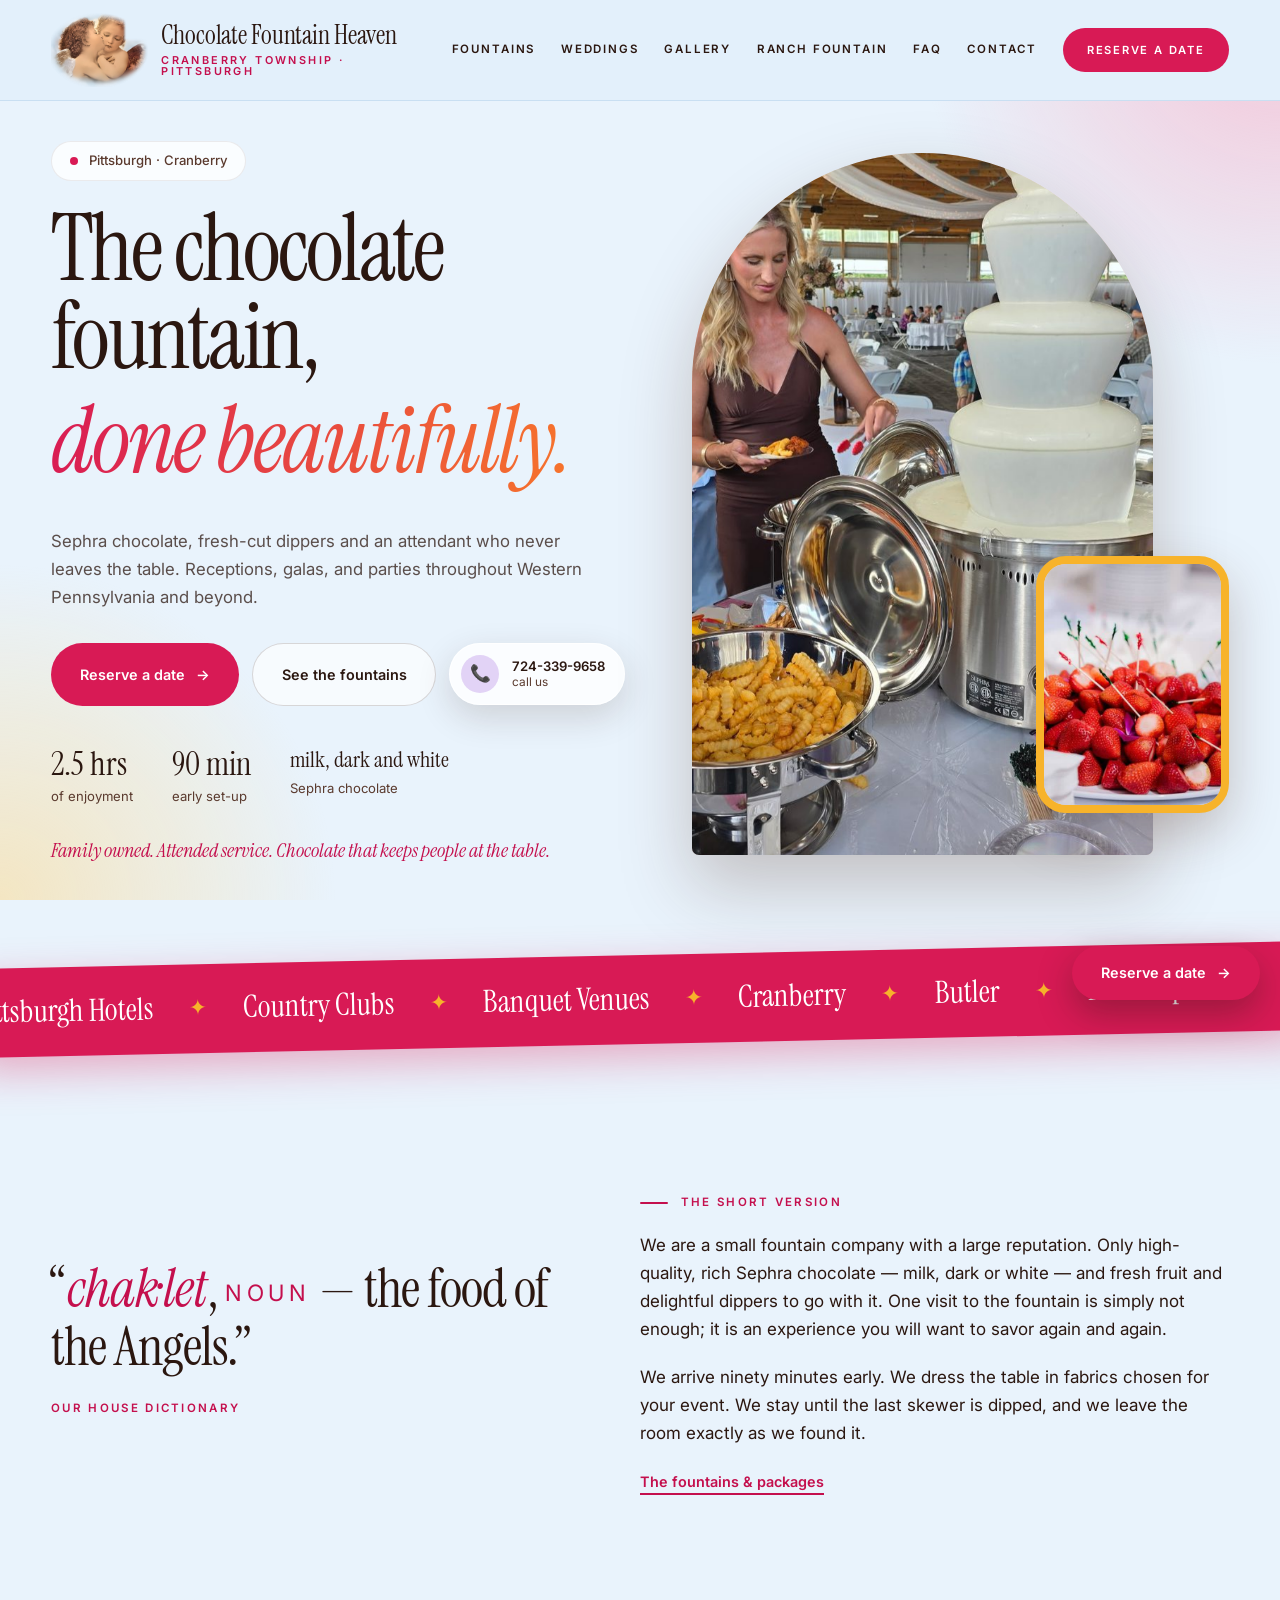
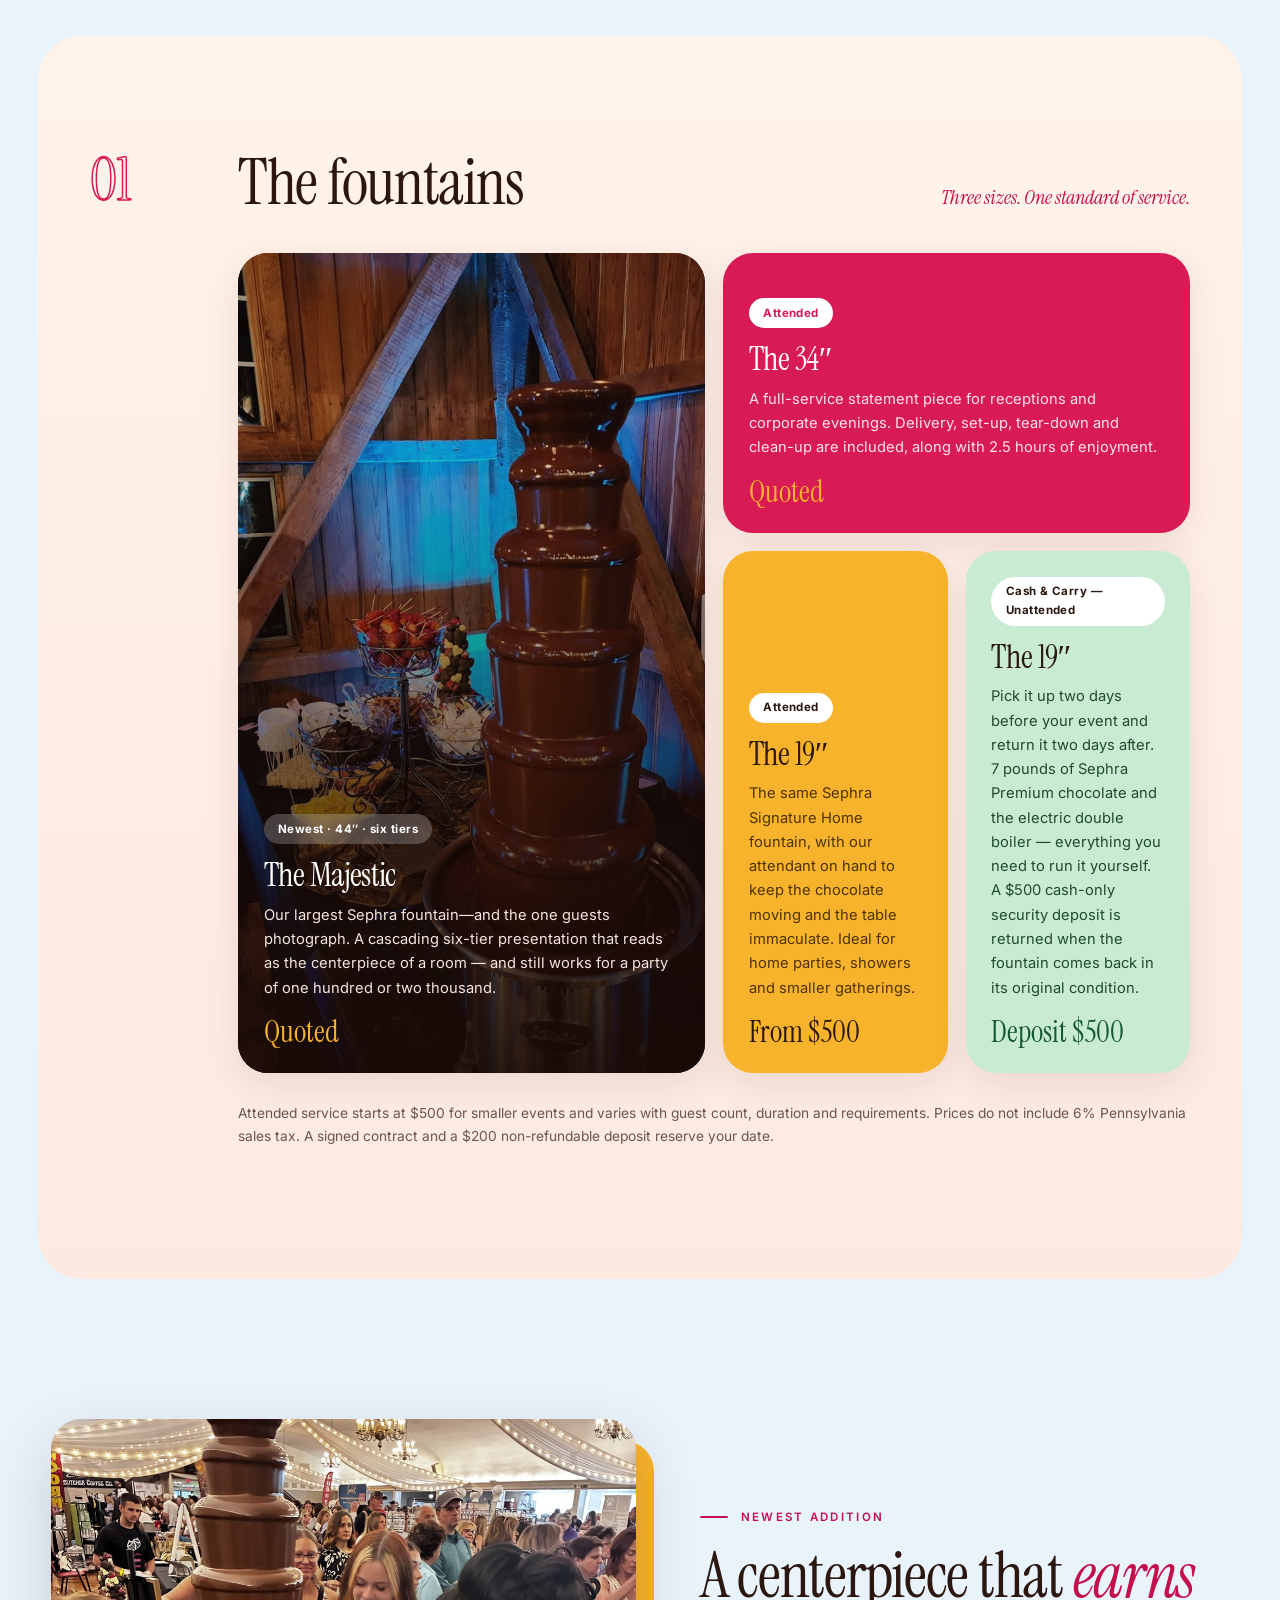
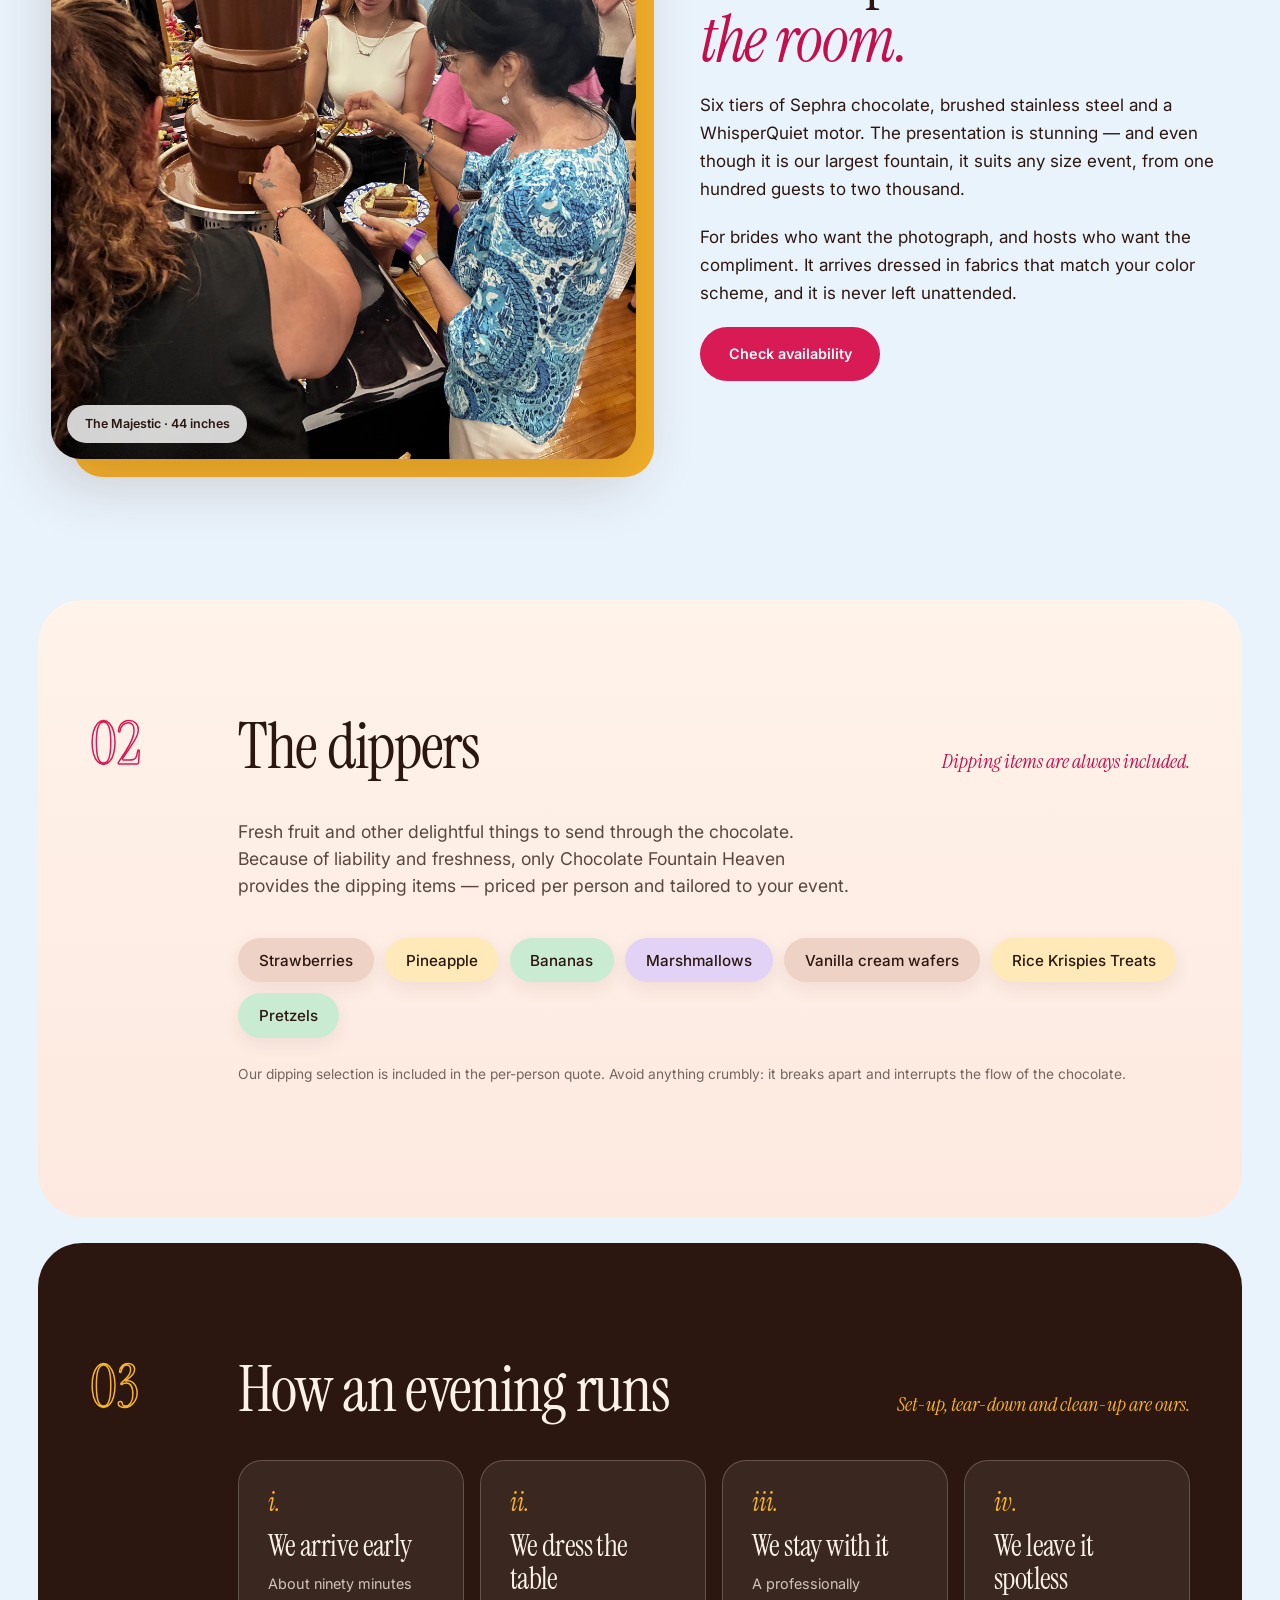
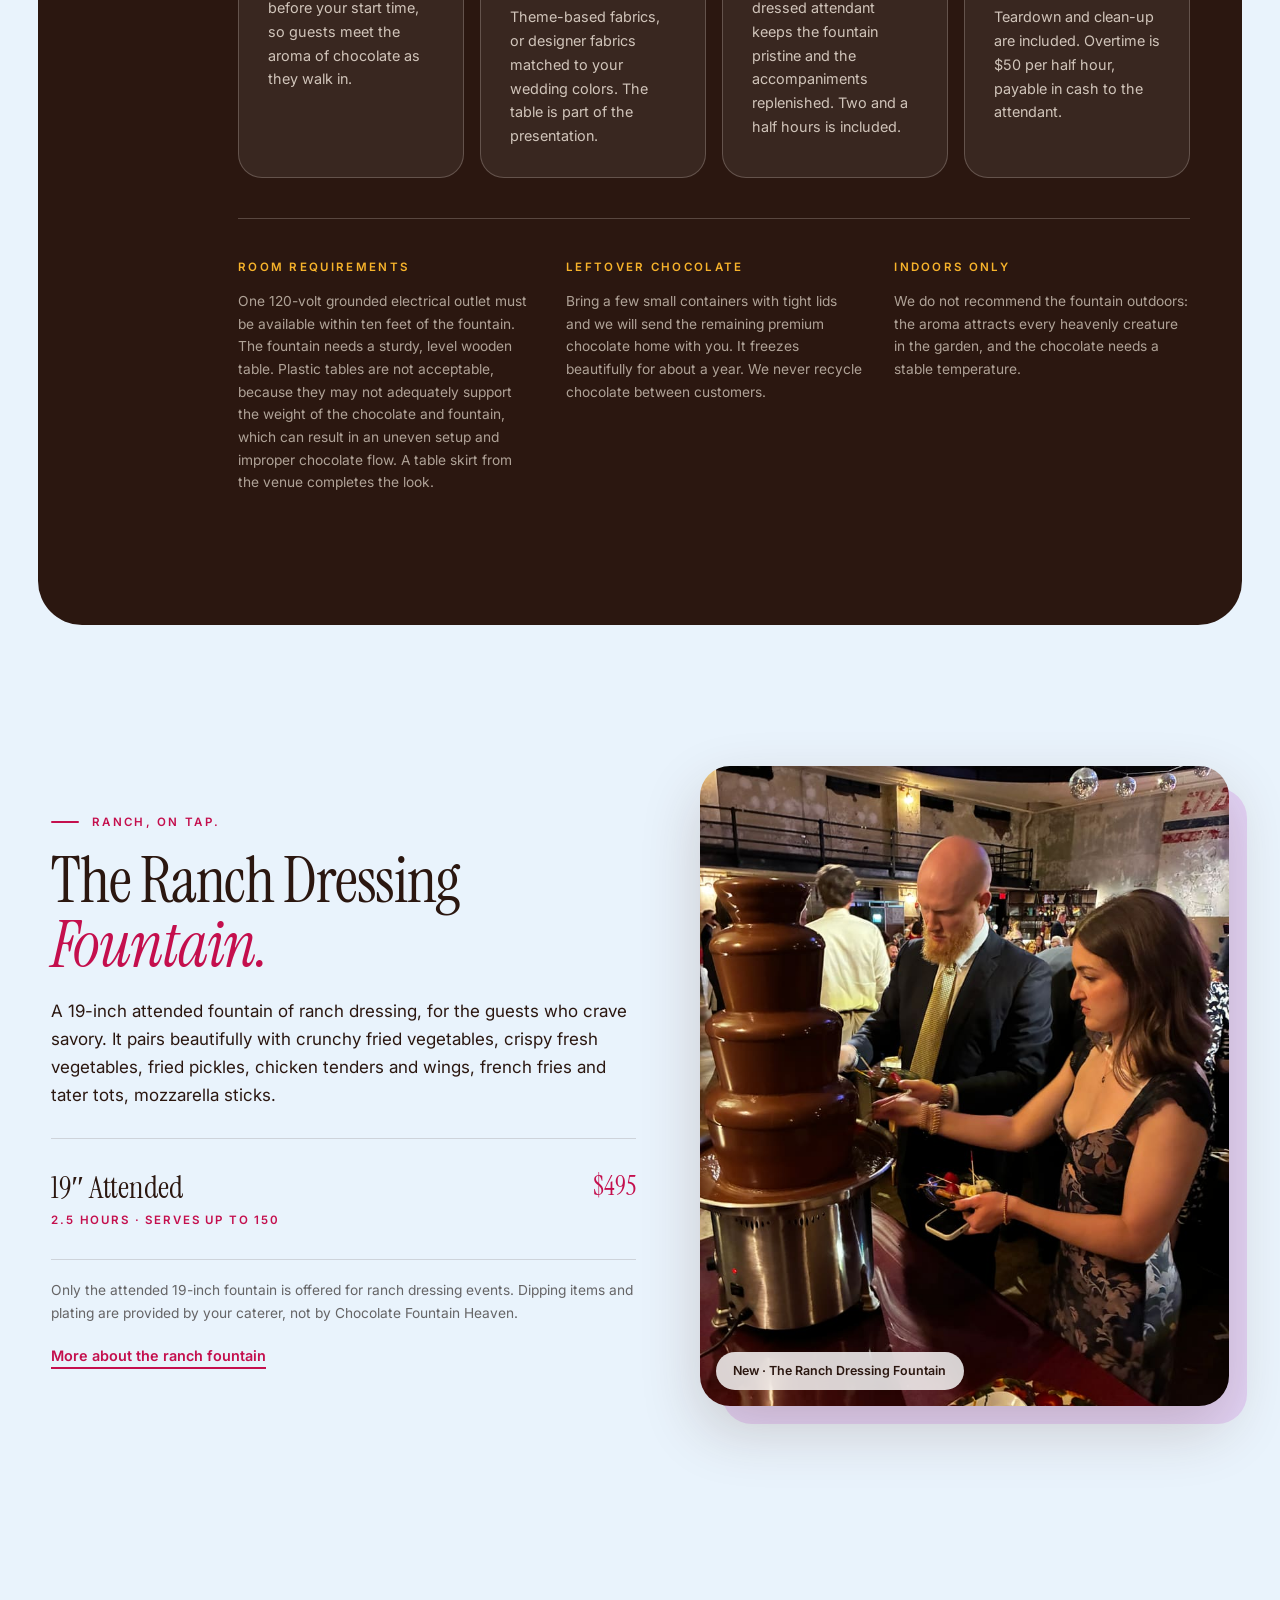
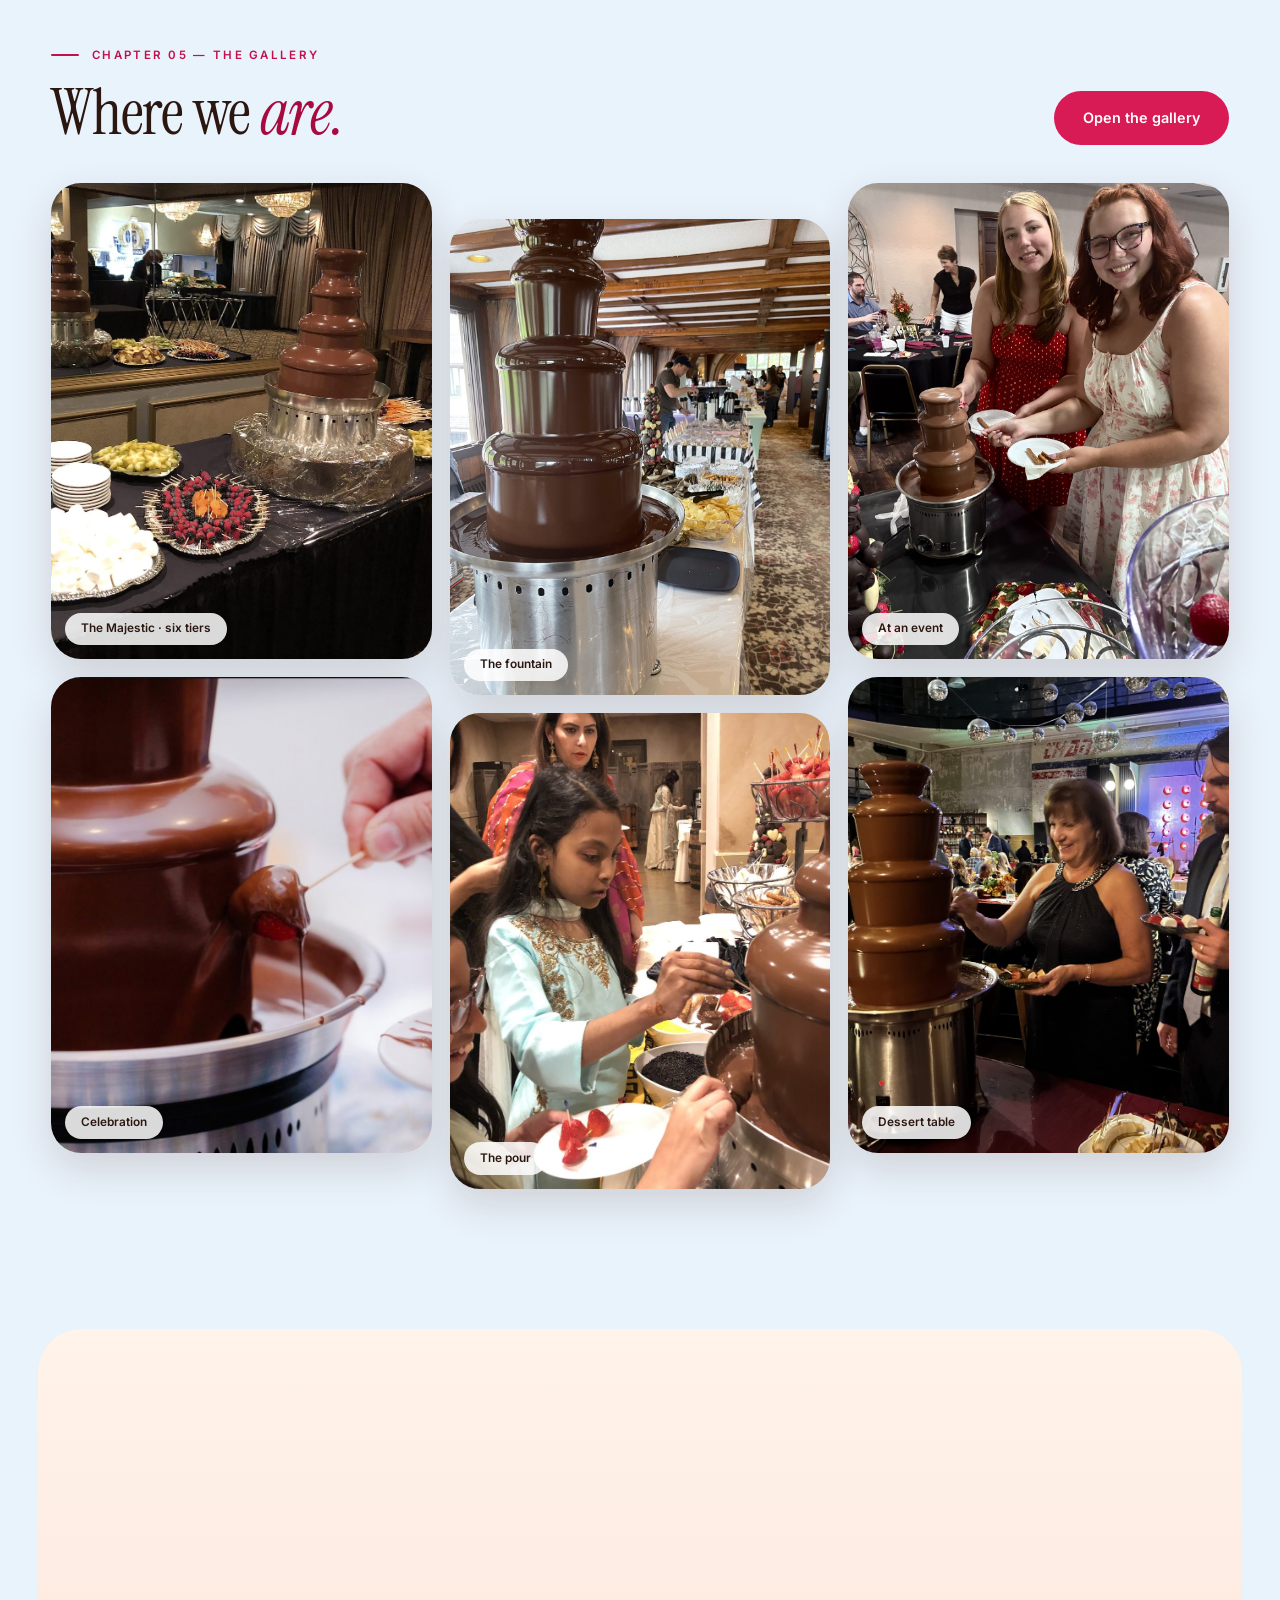
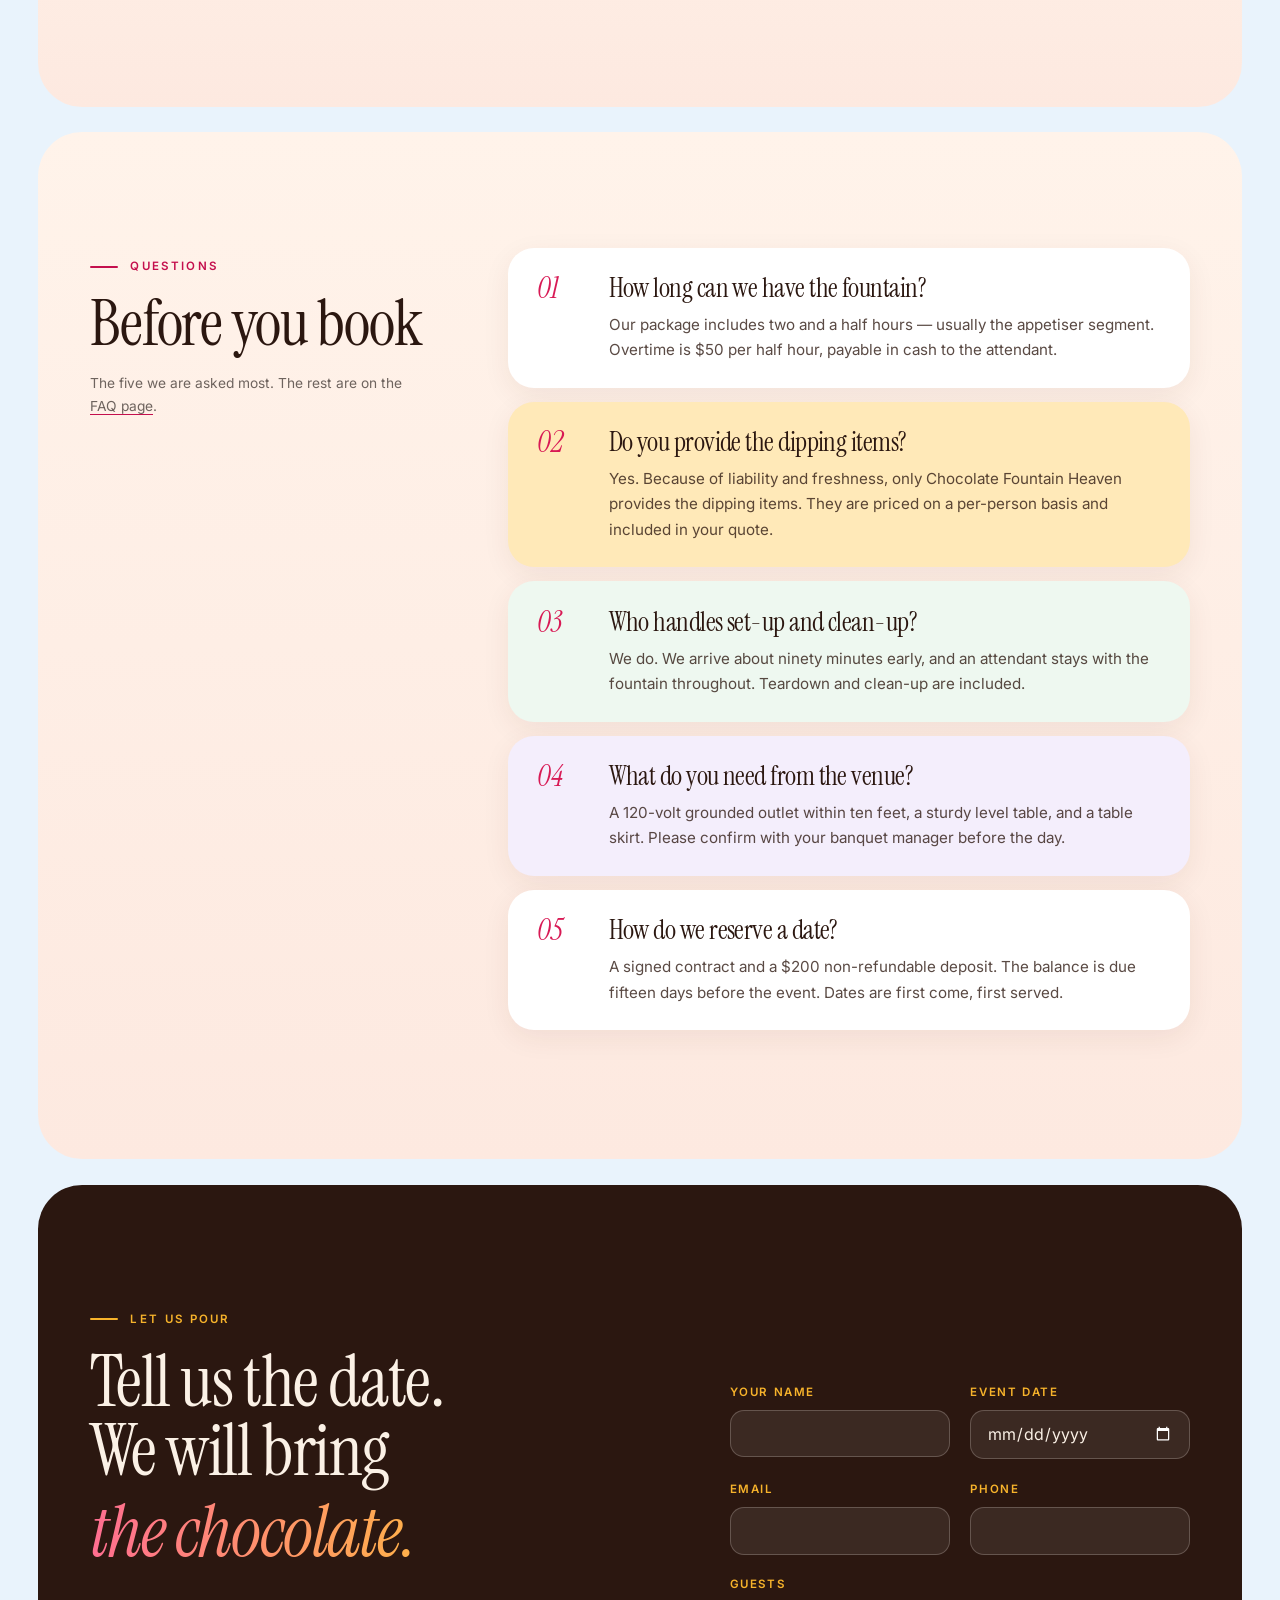
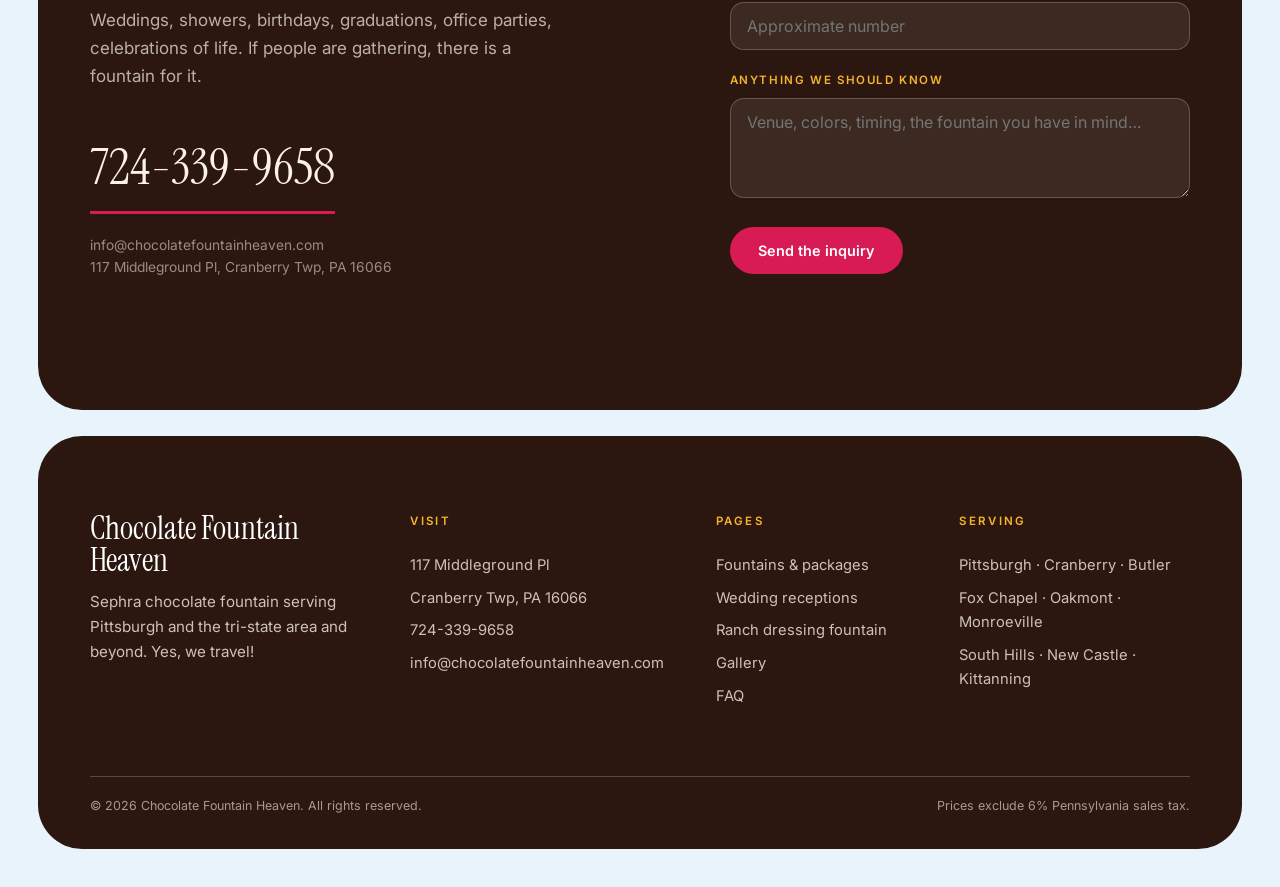
==== commit 2c550680: "content(cfh): Gerra's 26 Nov evening photo batches and Section 01 wording (STE-830) - 25 new gallery" ====
--- a/site/index.html
+++ b/site/index.html
@@ -138,7 +138,7 @@
             <img src="img/cfh-g-26.jpg" width="701" height="1500" loading="lazy" style="object-position:50% 30%" alt="The Majestic chocolate fountain on a black table with a gold runner, against a barn wall lit in blue">
             <span class="bento__tag">Newest &middot; 44&Prime; &middot; six tiers</span>
             <h3>The Majestic</h3>
-            <p>Our largest Sephra fountain and the one people photograph. A cascading six-tier presentation that reads as the centerpiece of a room &mdash; and still works for a party of one hundred or two thousand.</p>
+            <p>Our largest Sephra fountain&mdash;and the one guests photograph. A cascading six-tier presentation that reads as the centerpiece of a room &mdash; and still works for a party of one hundred or two thousand.</p>
             <div class="bento__price">Quoted</div>
           </div>
           <div class="bento__card bento__card--berry">
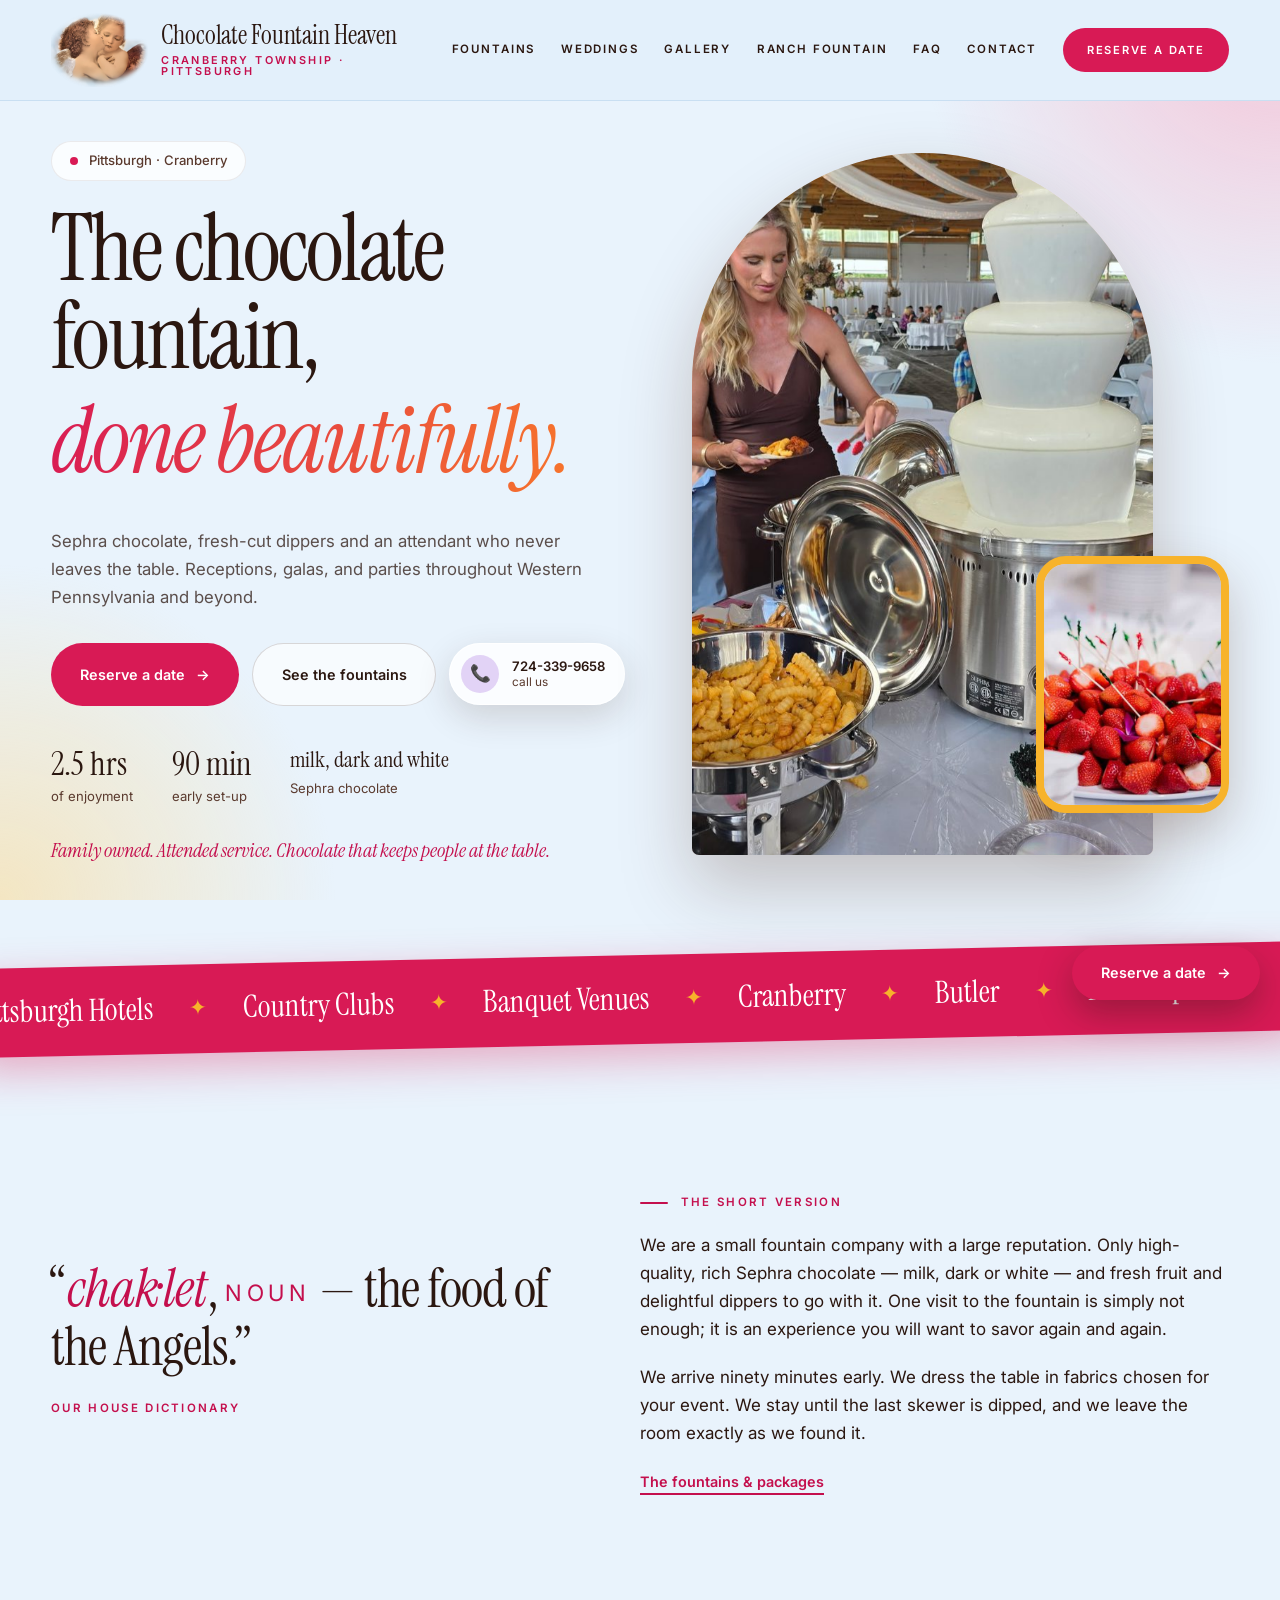
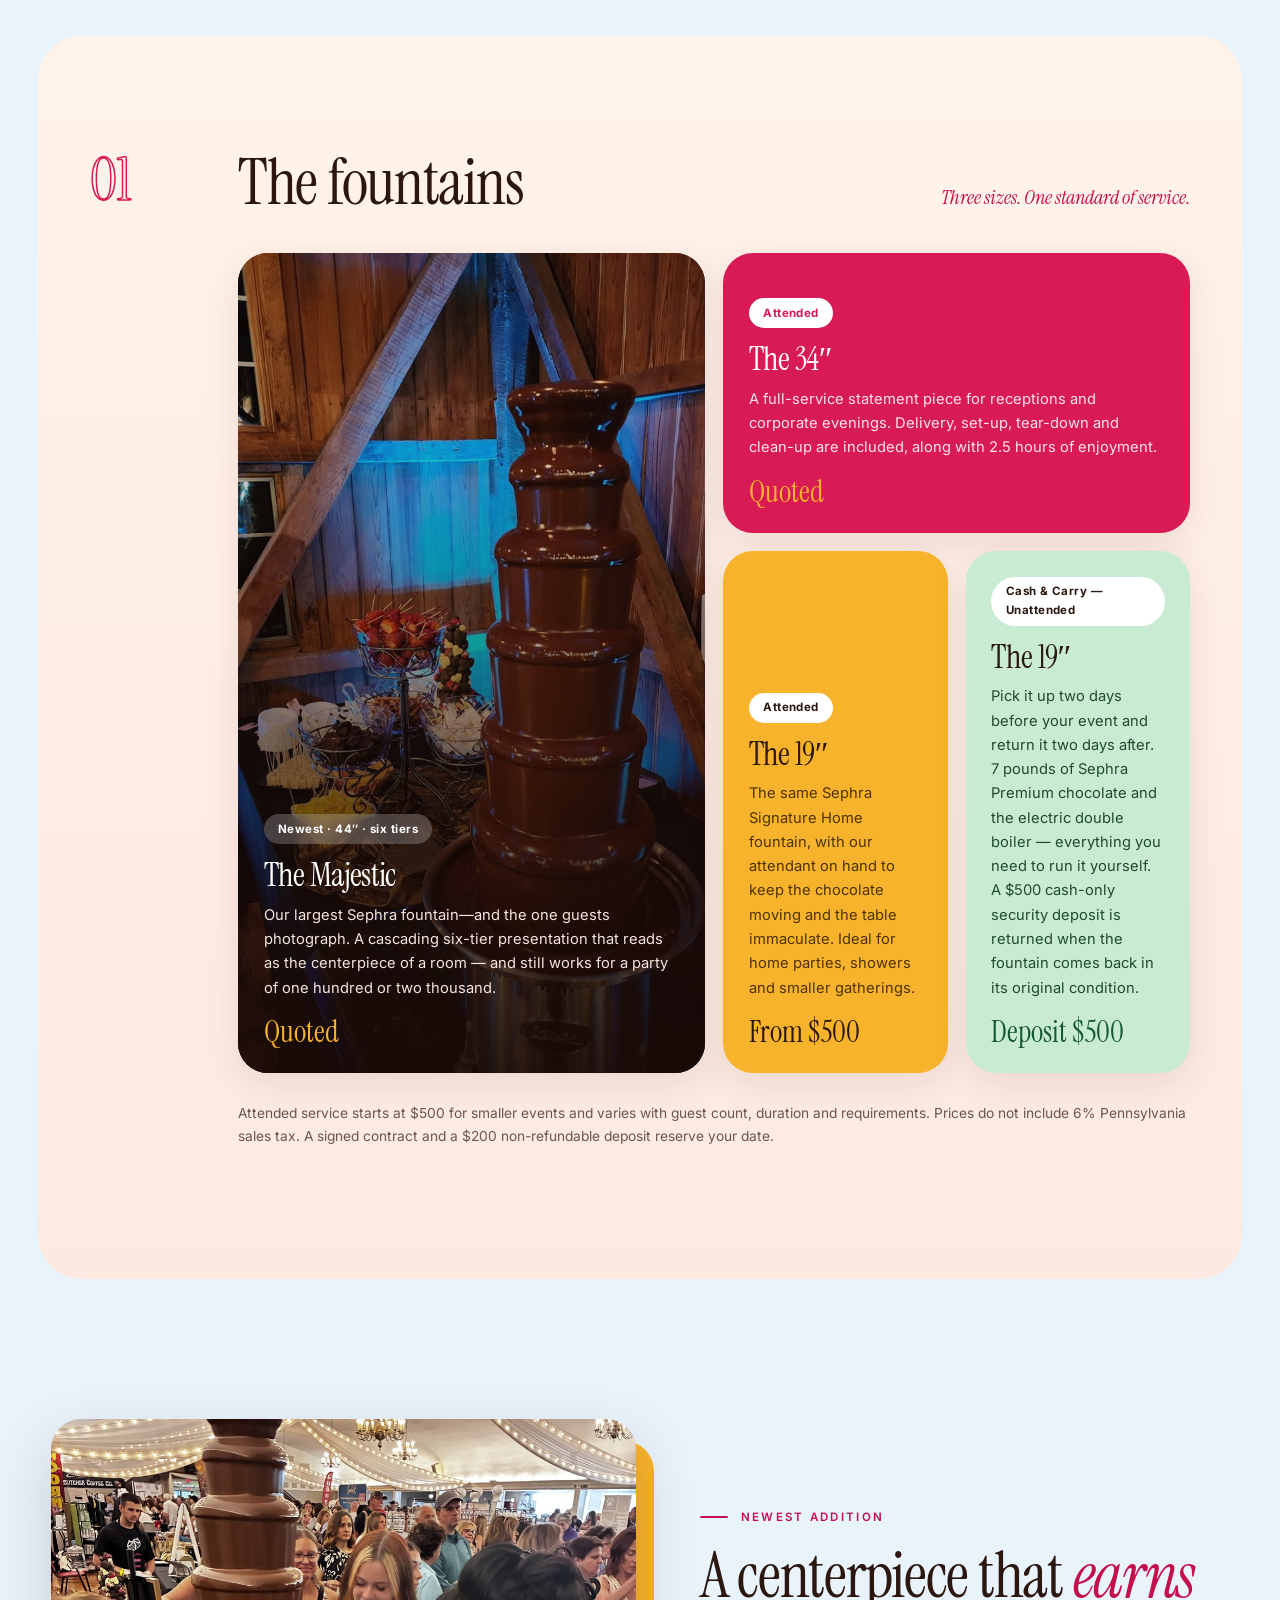
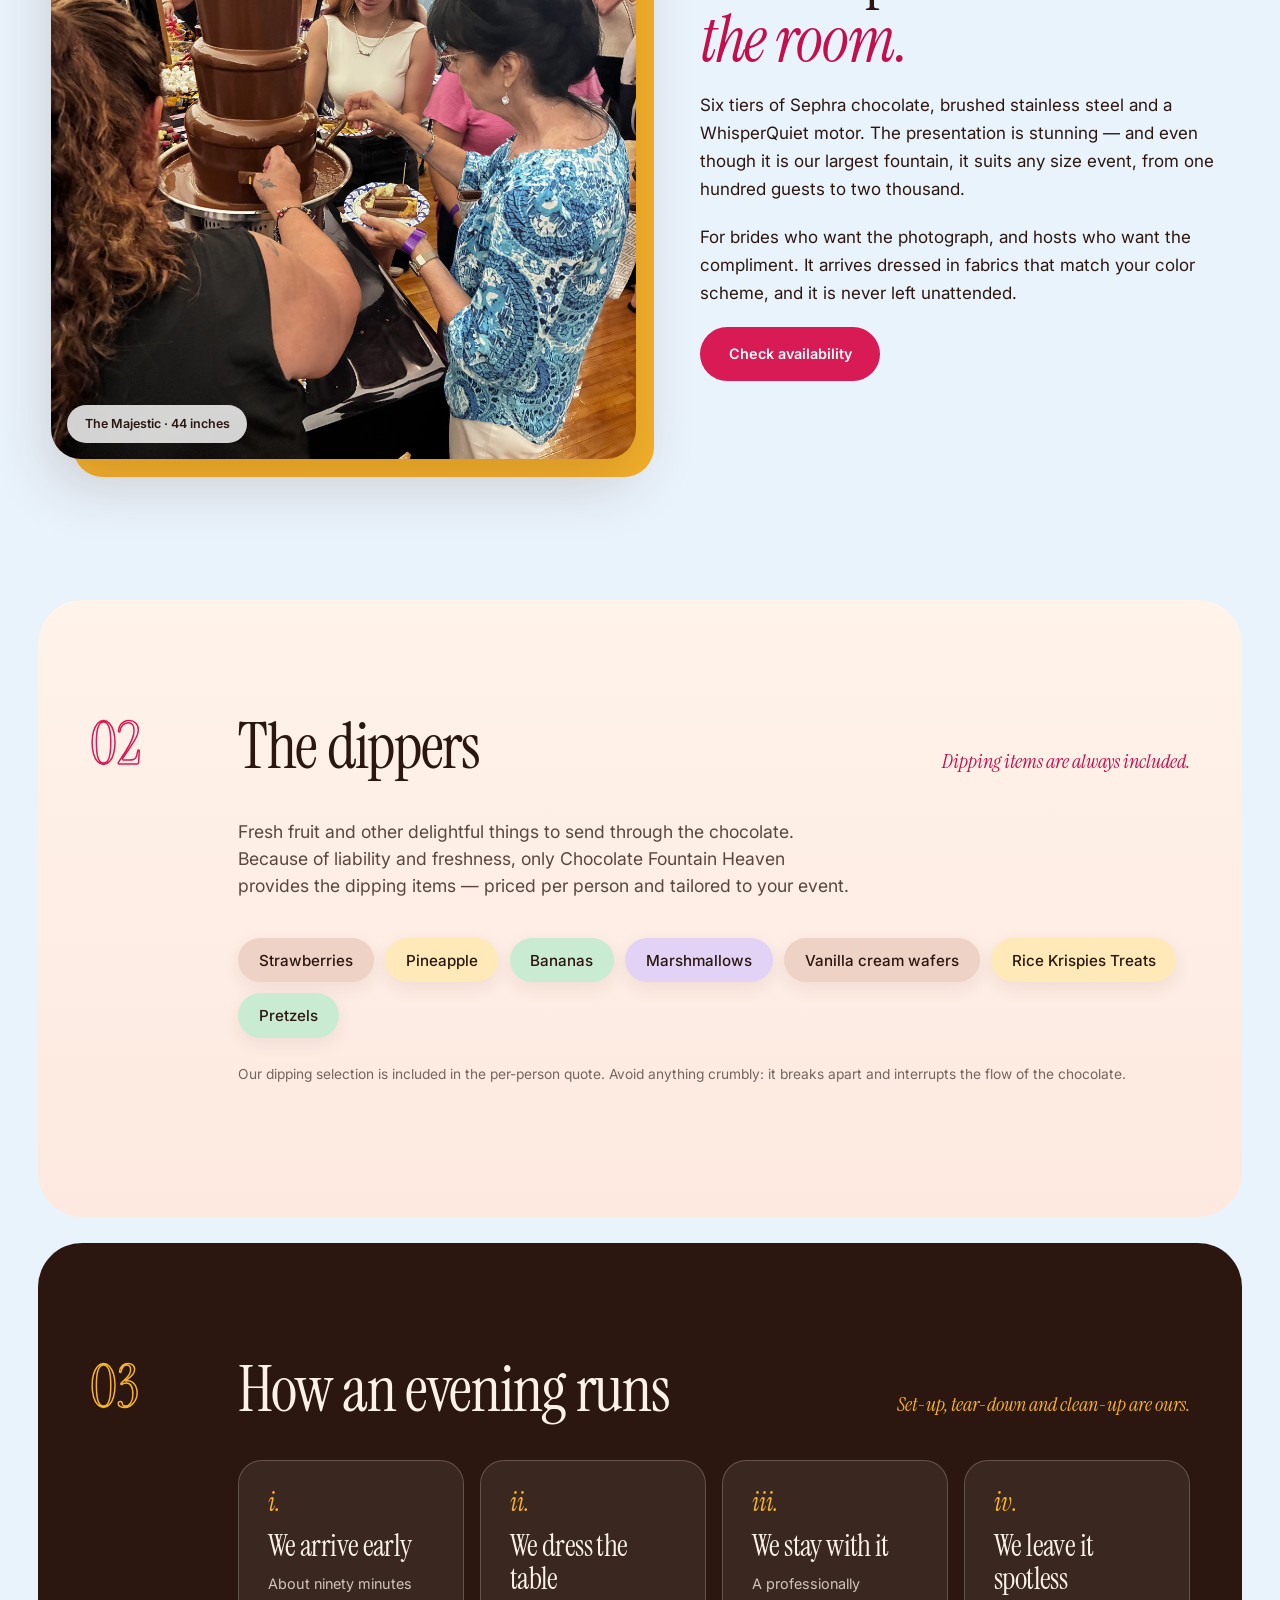
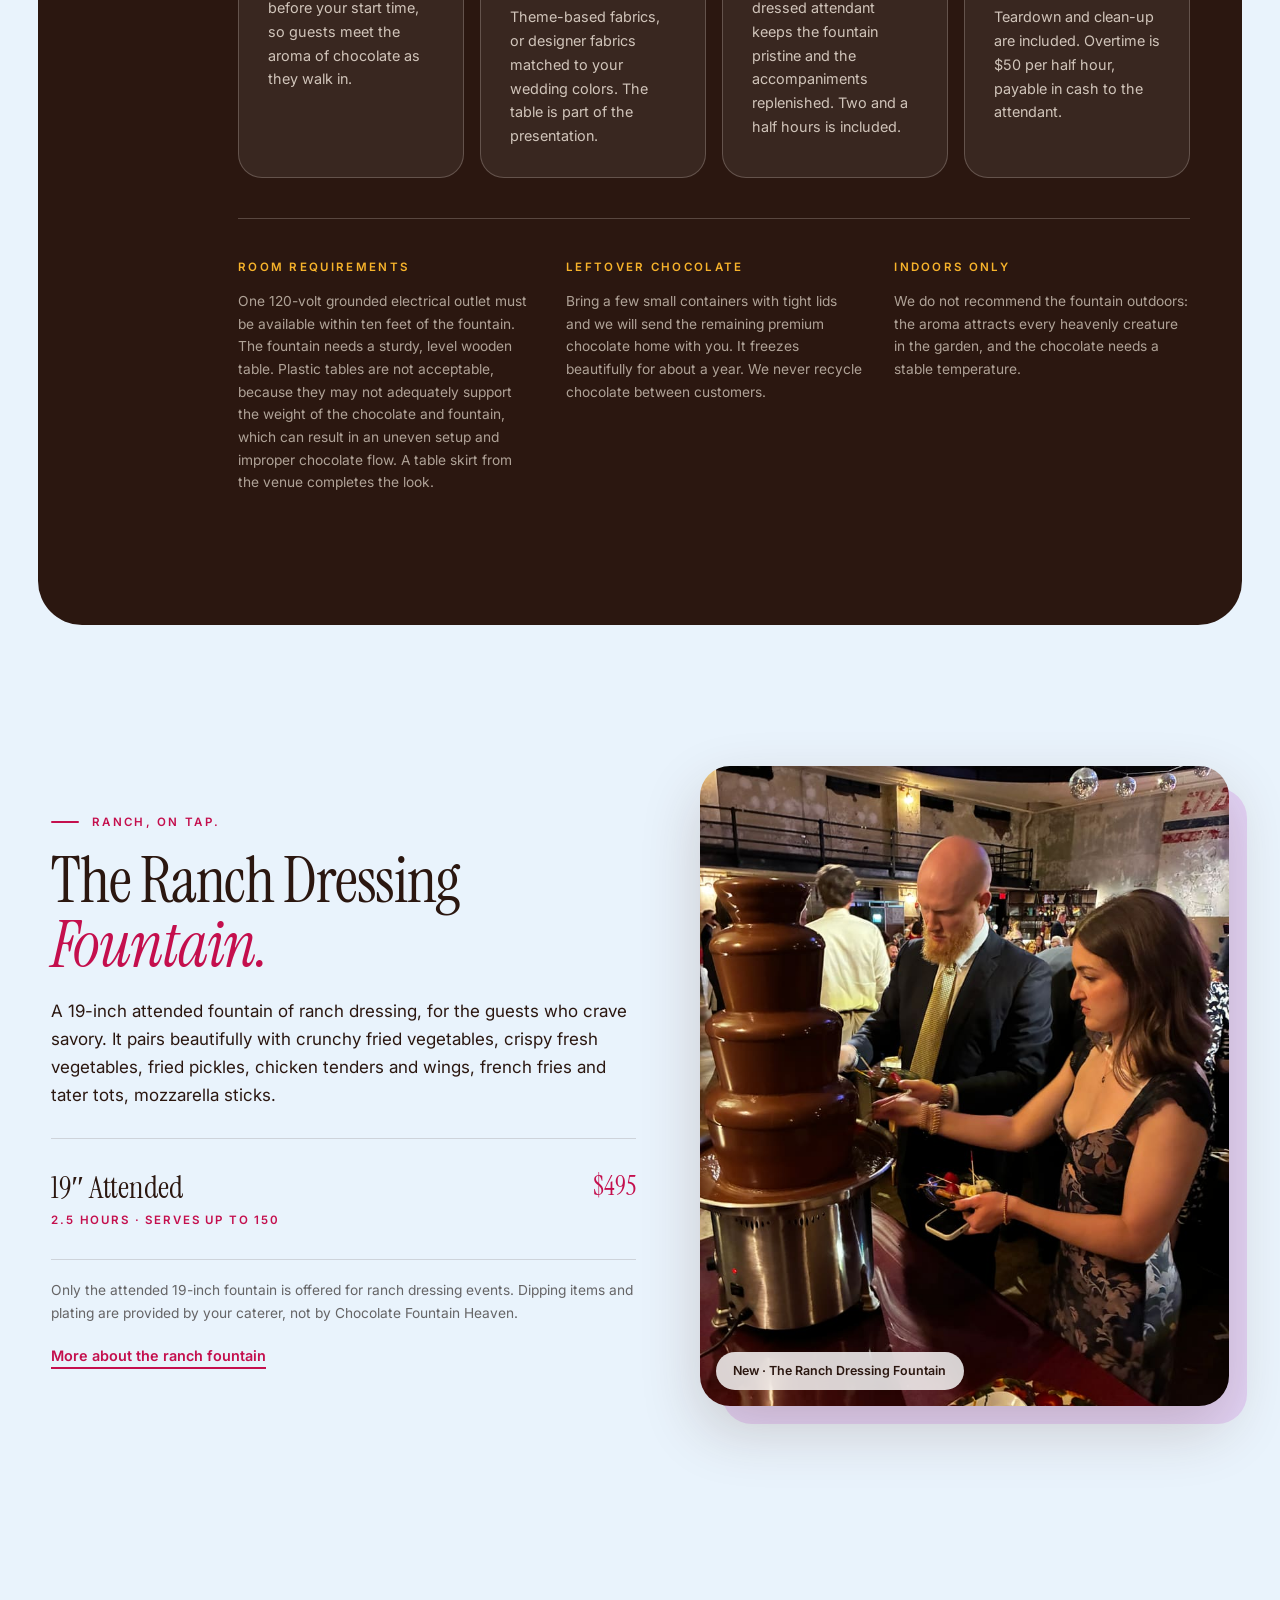
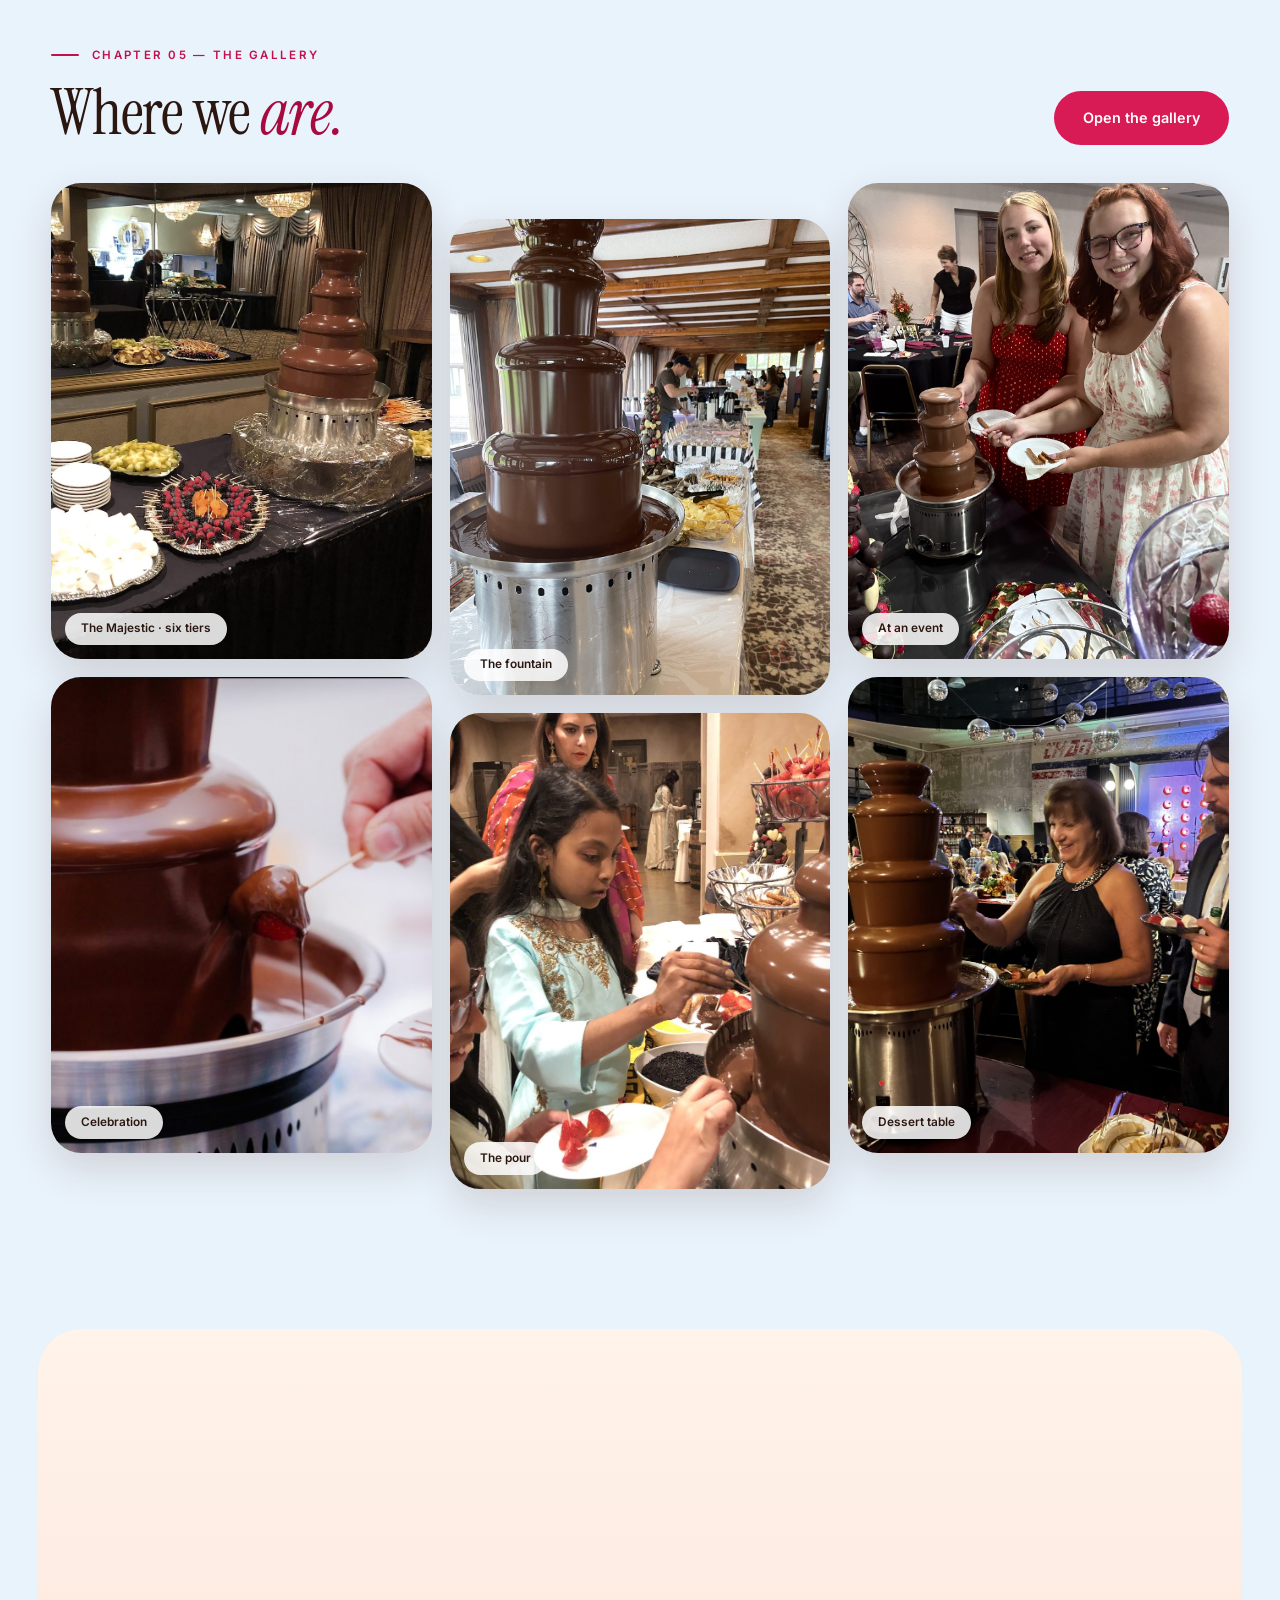
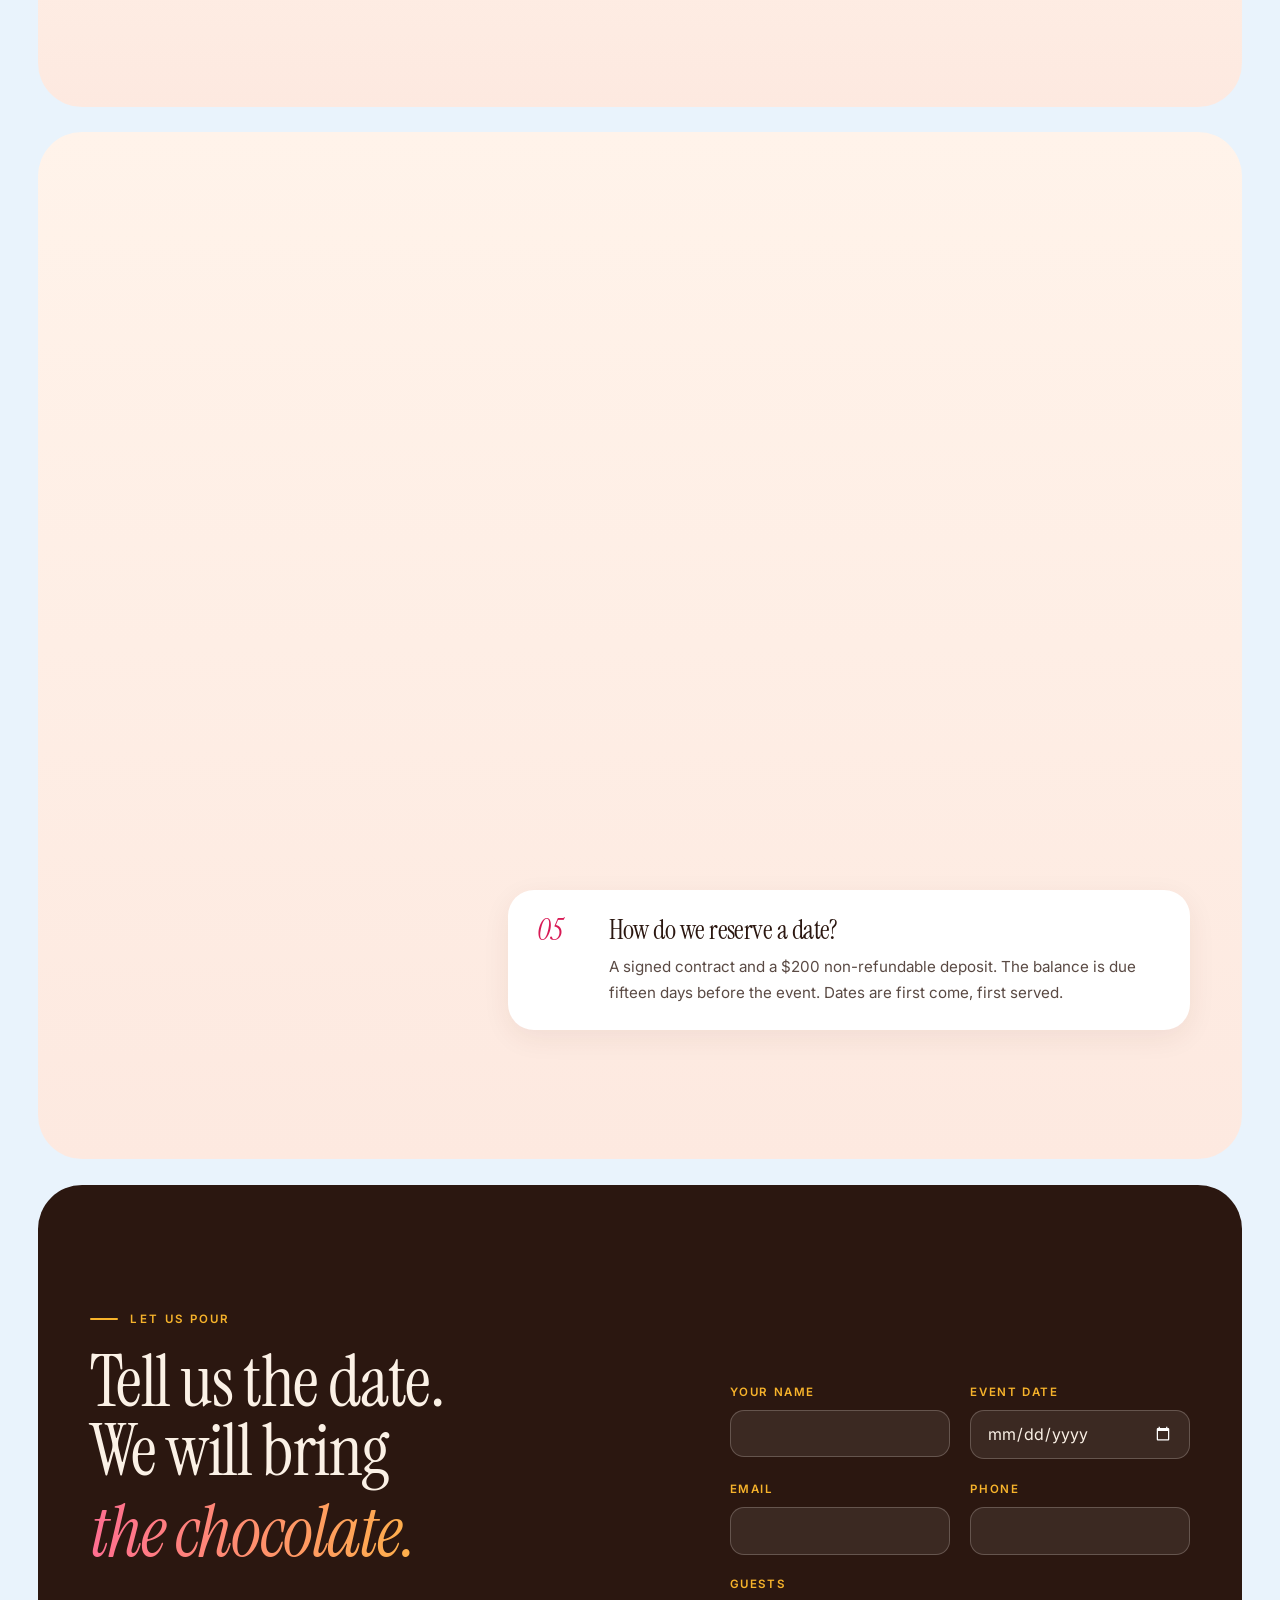
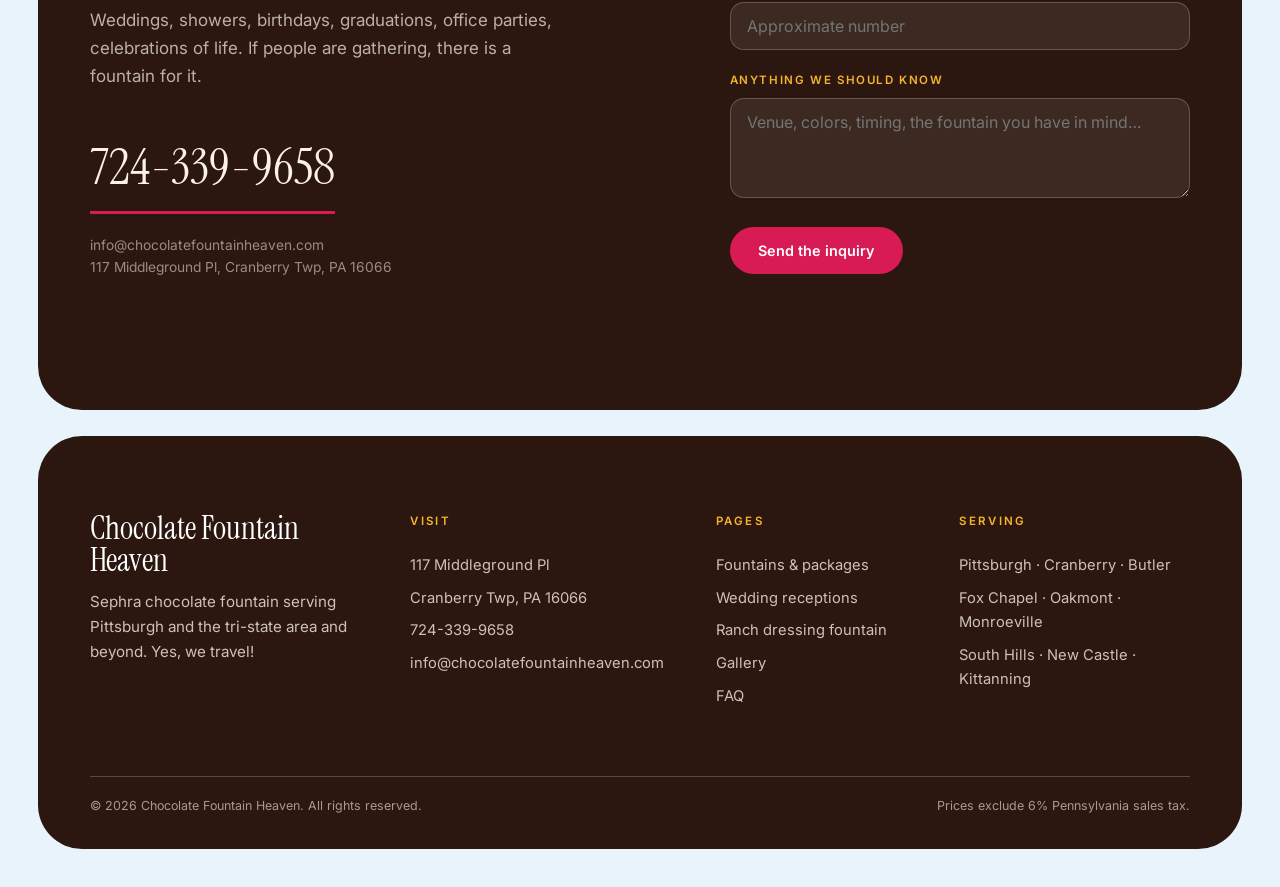
==== commit 3d794c94: "fix(cfh): reveal the full gallery on every viewport (STE-840) The gallery grid is taller than the vi" ====
--- a/site/index.html
+++ b/site/index.html
@@ -437,6 +437,6 @@
   </div>
 </footer>
 
-<script src="js/main.js?v=2026-11-23"></script>
+<script src="js/main.js?v=2026-11-27"></script>
 </body>
 </html>
